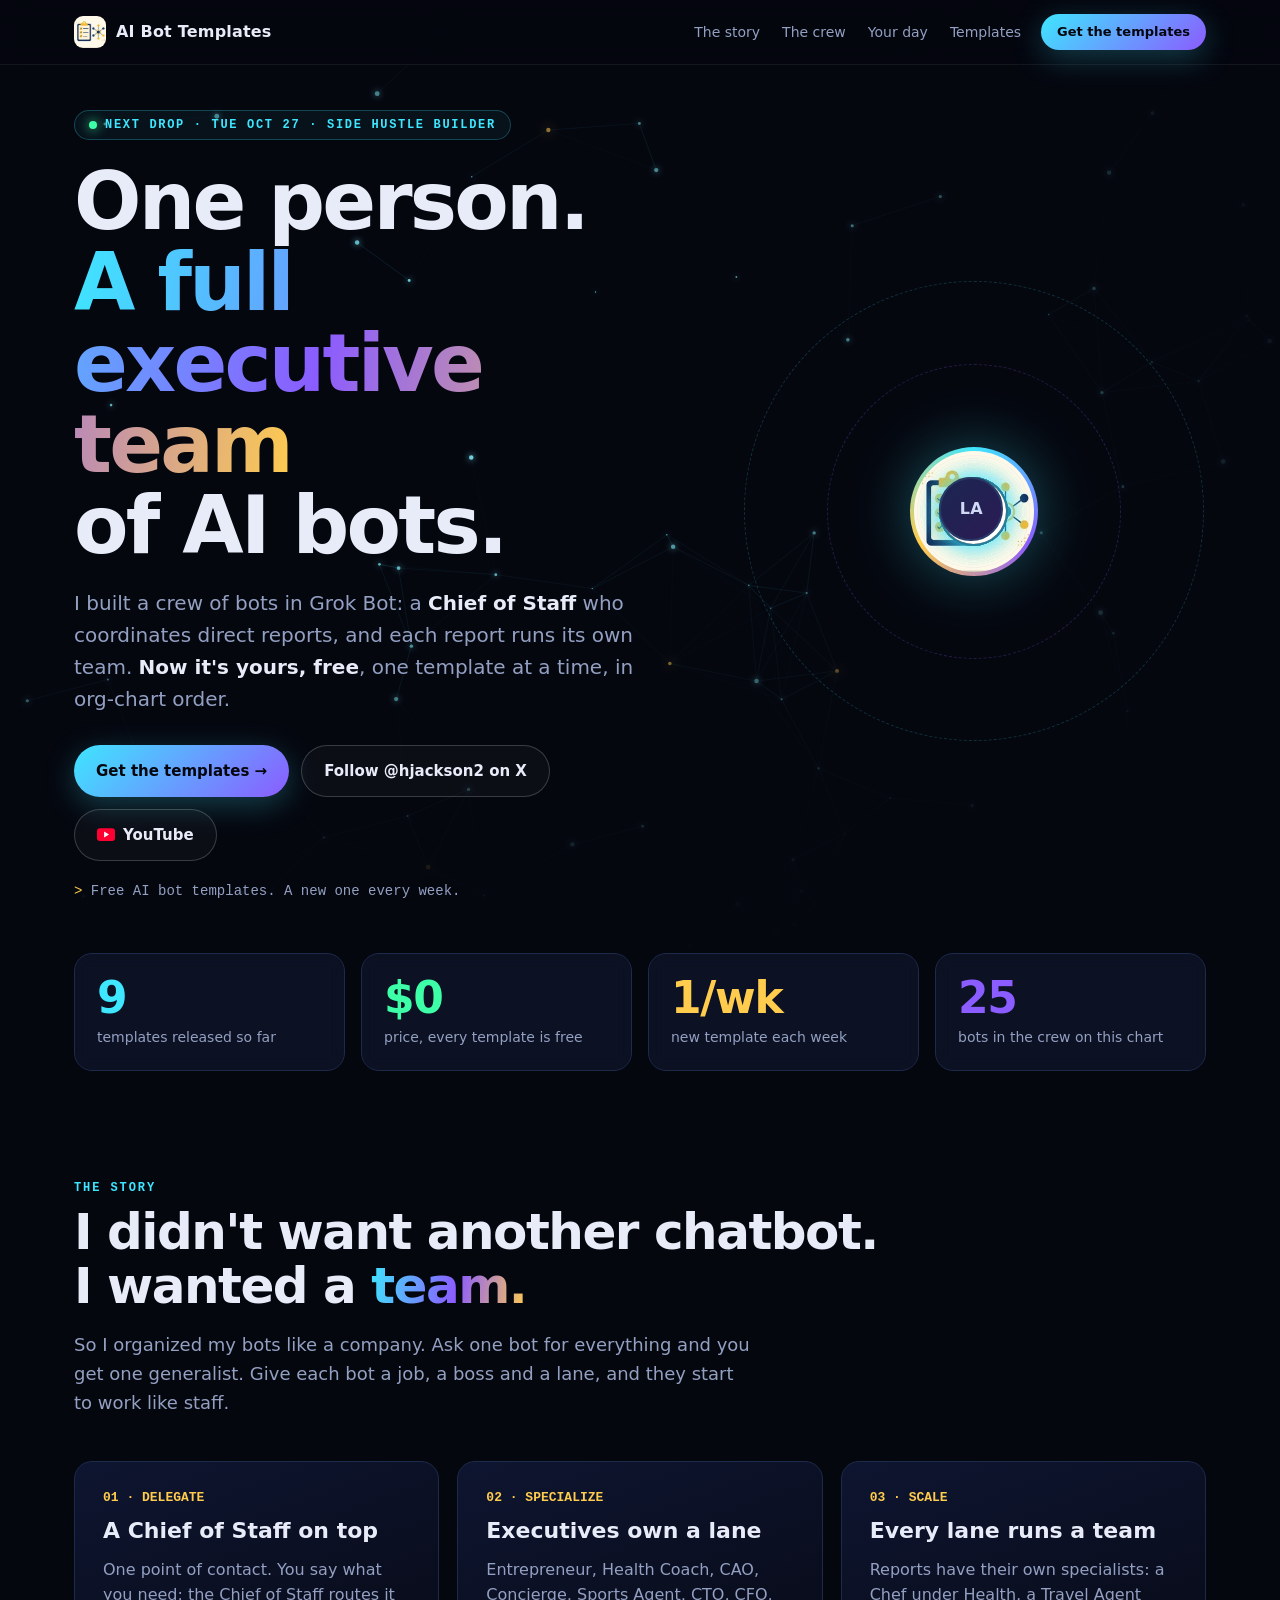
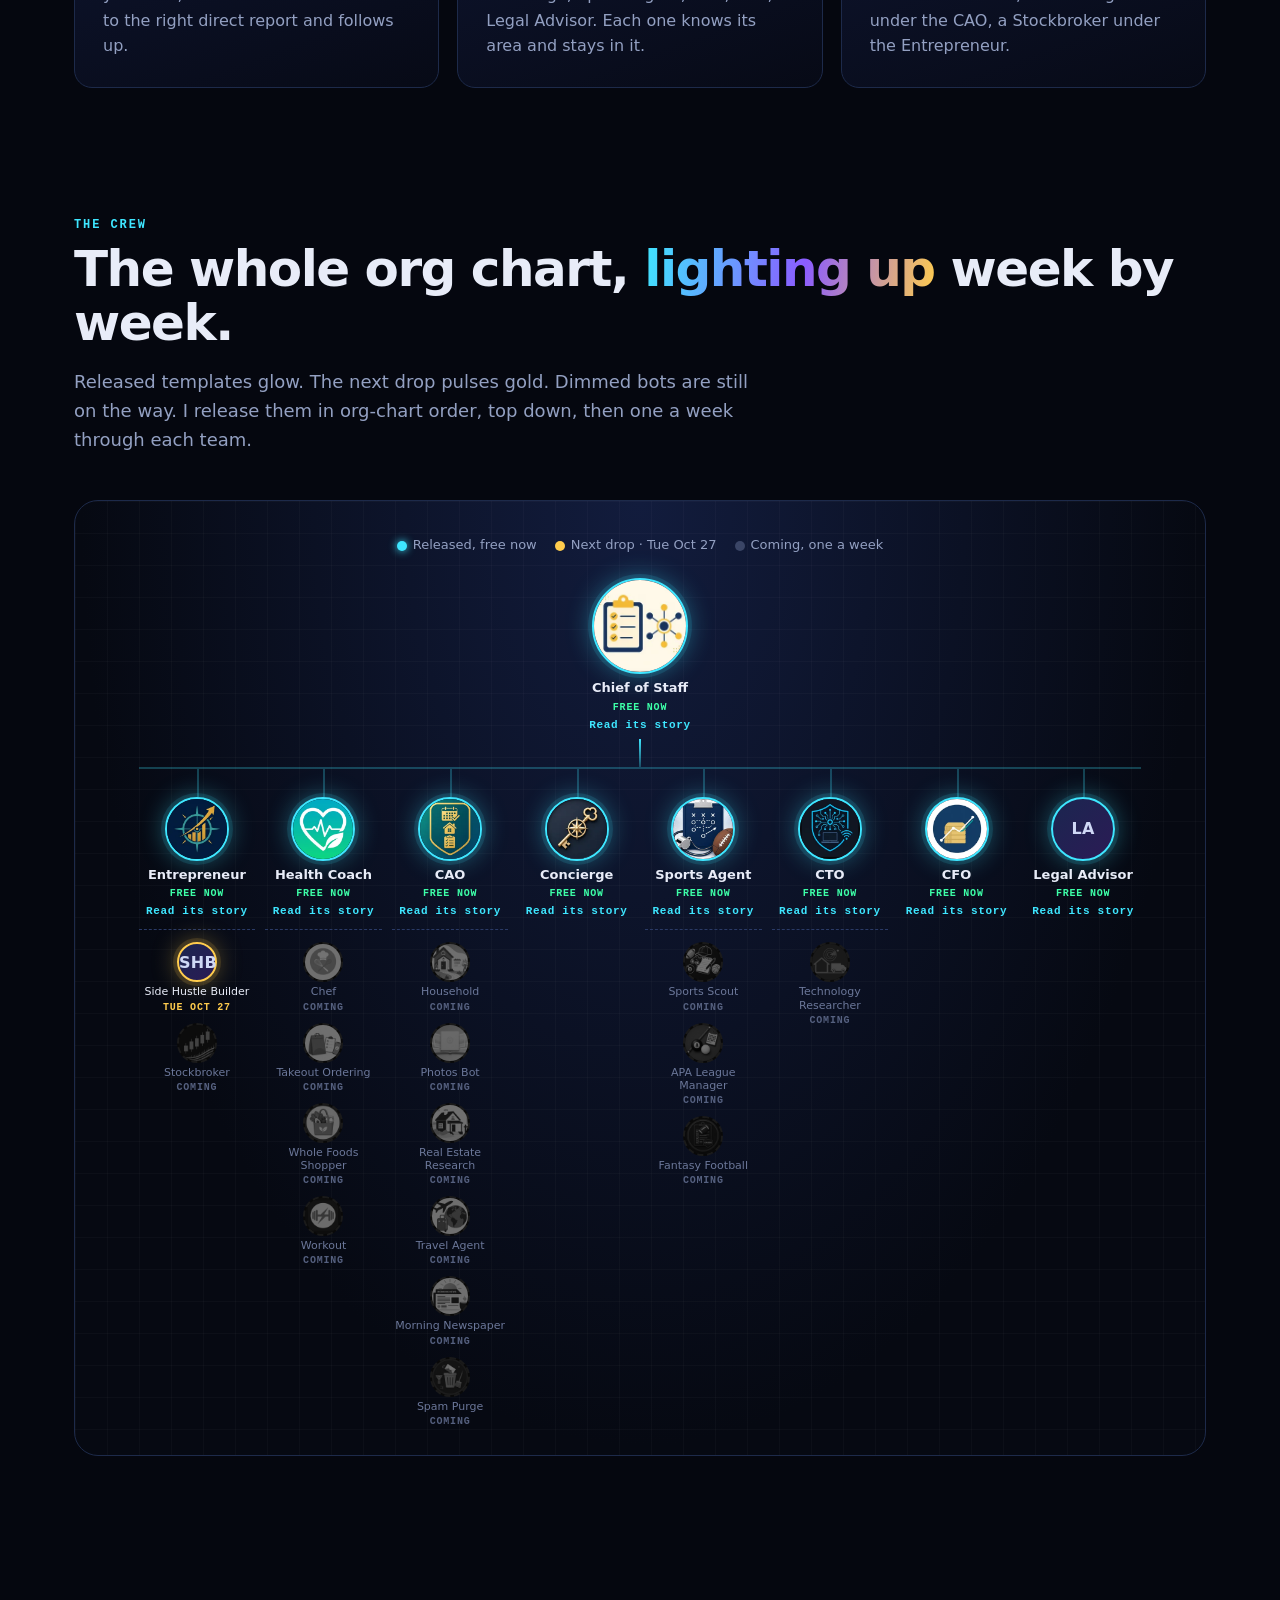
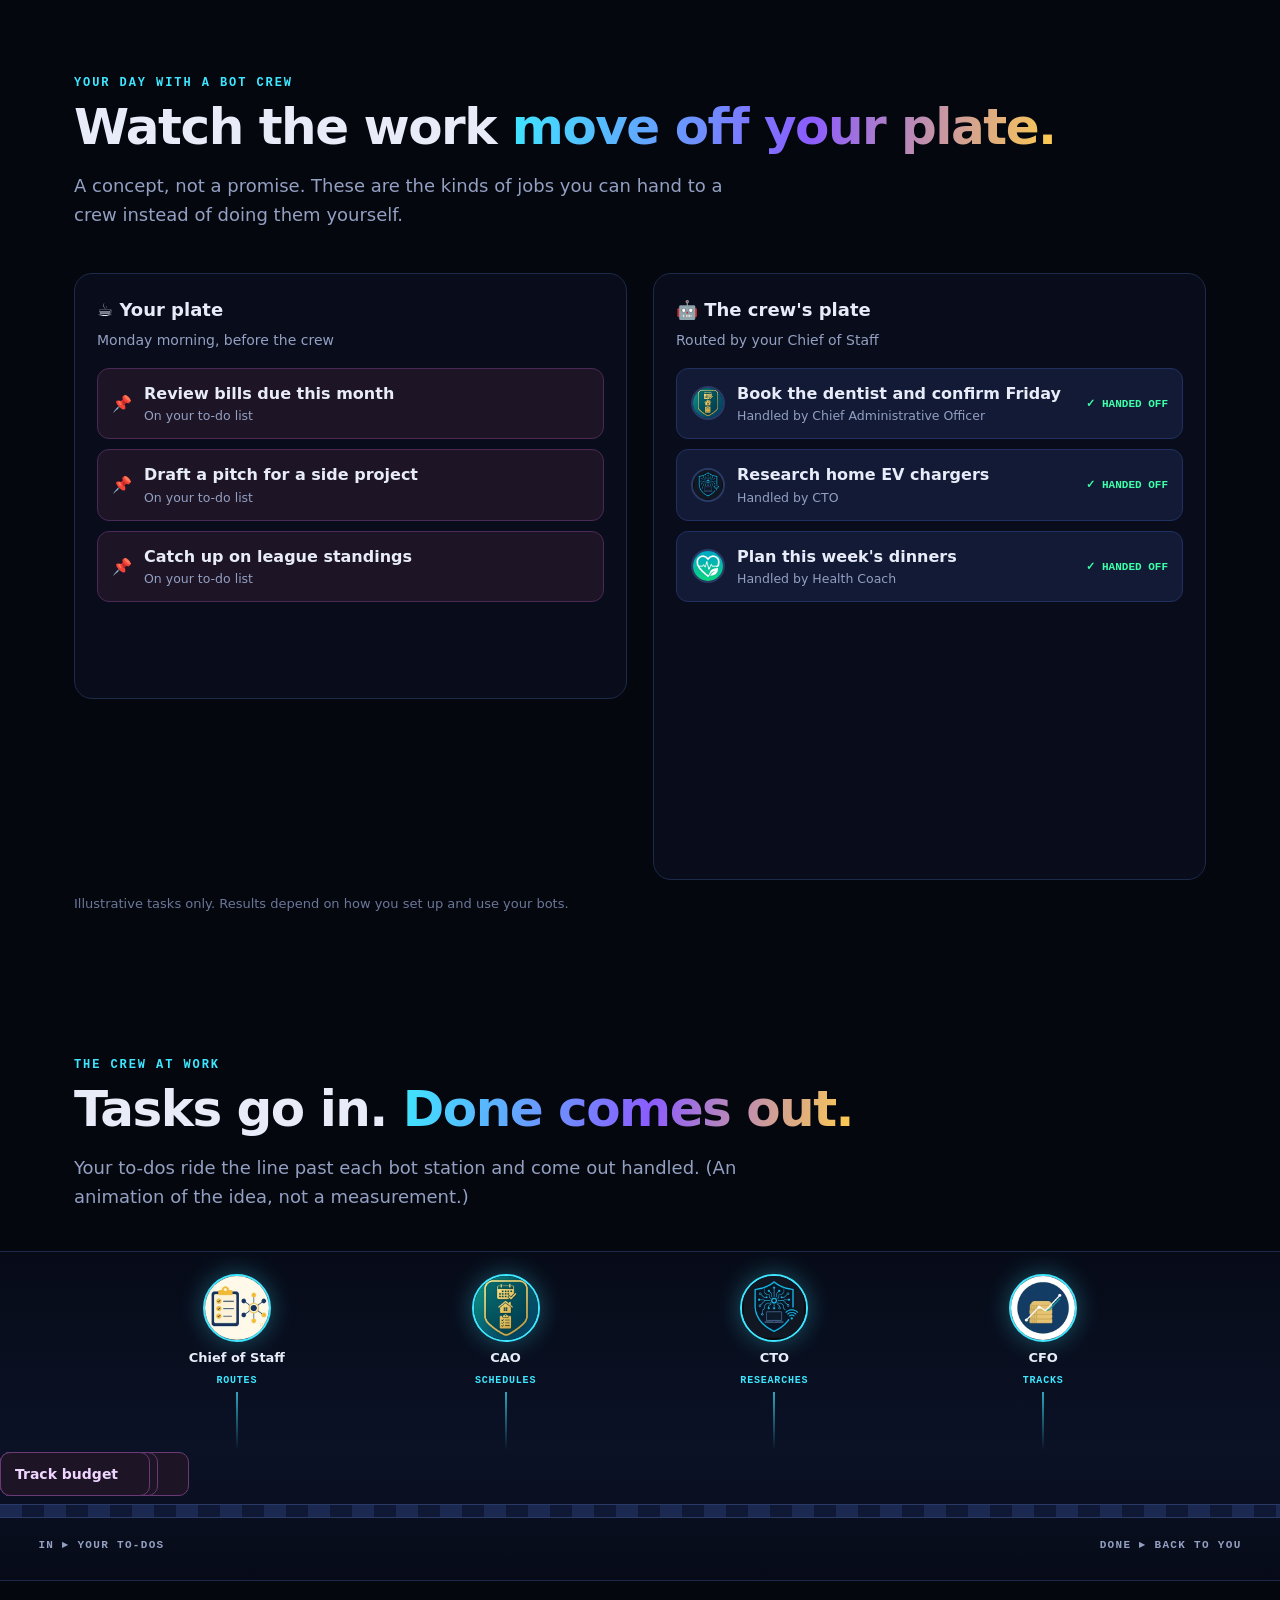
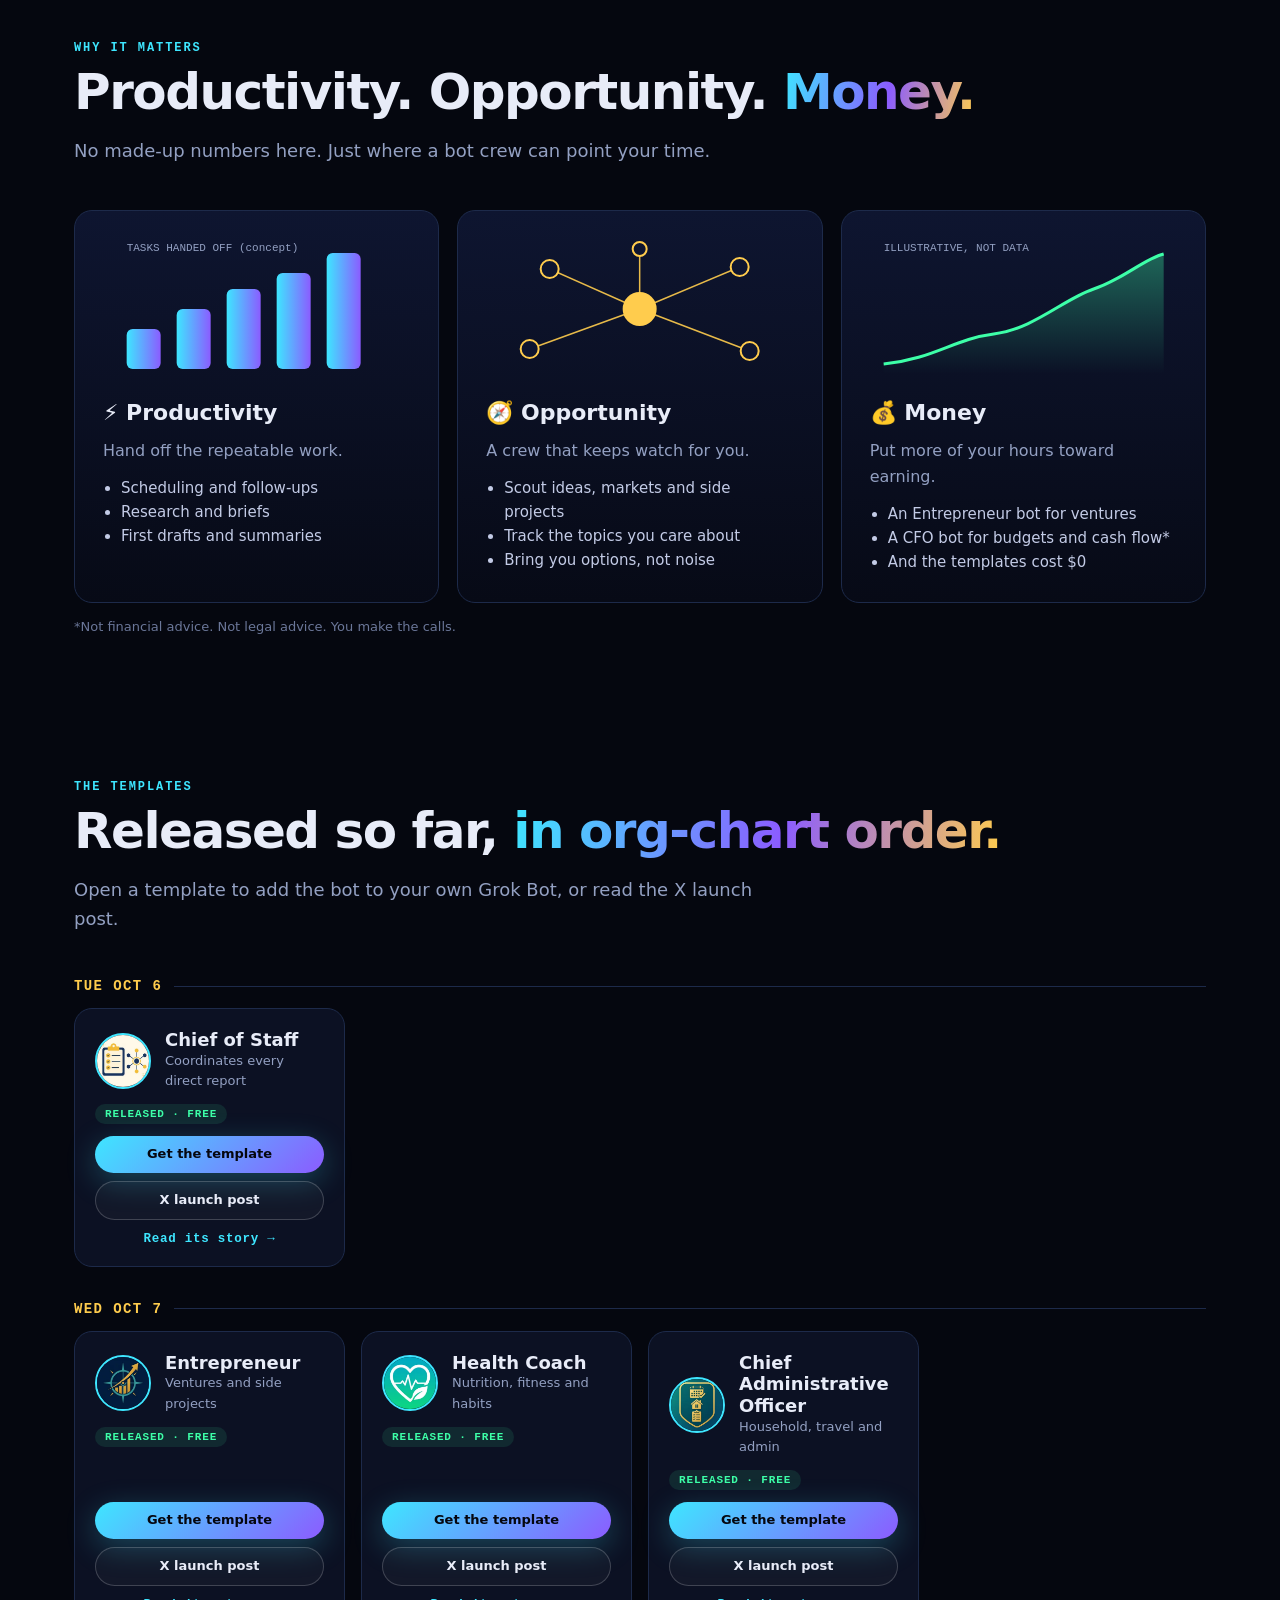
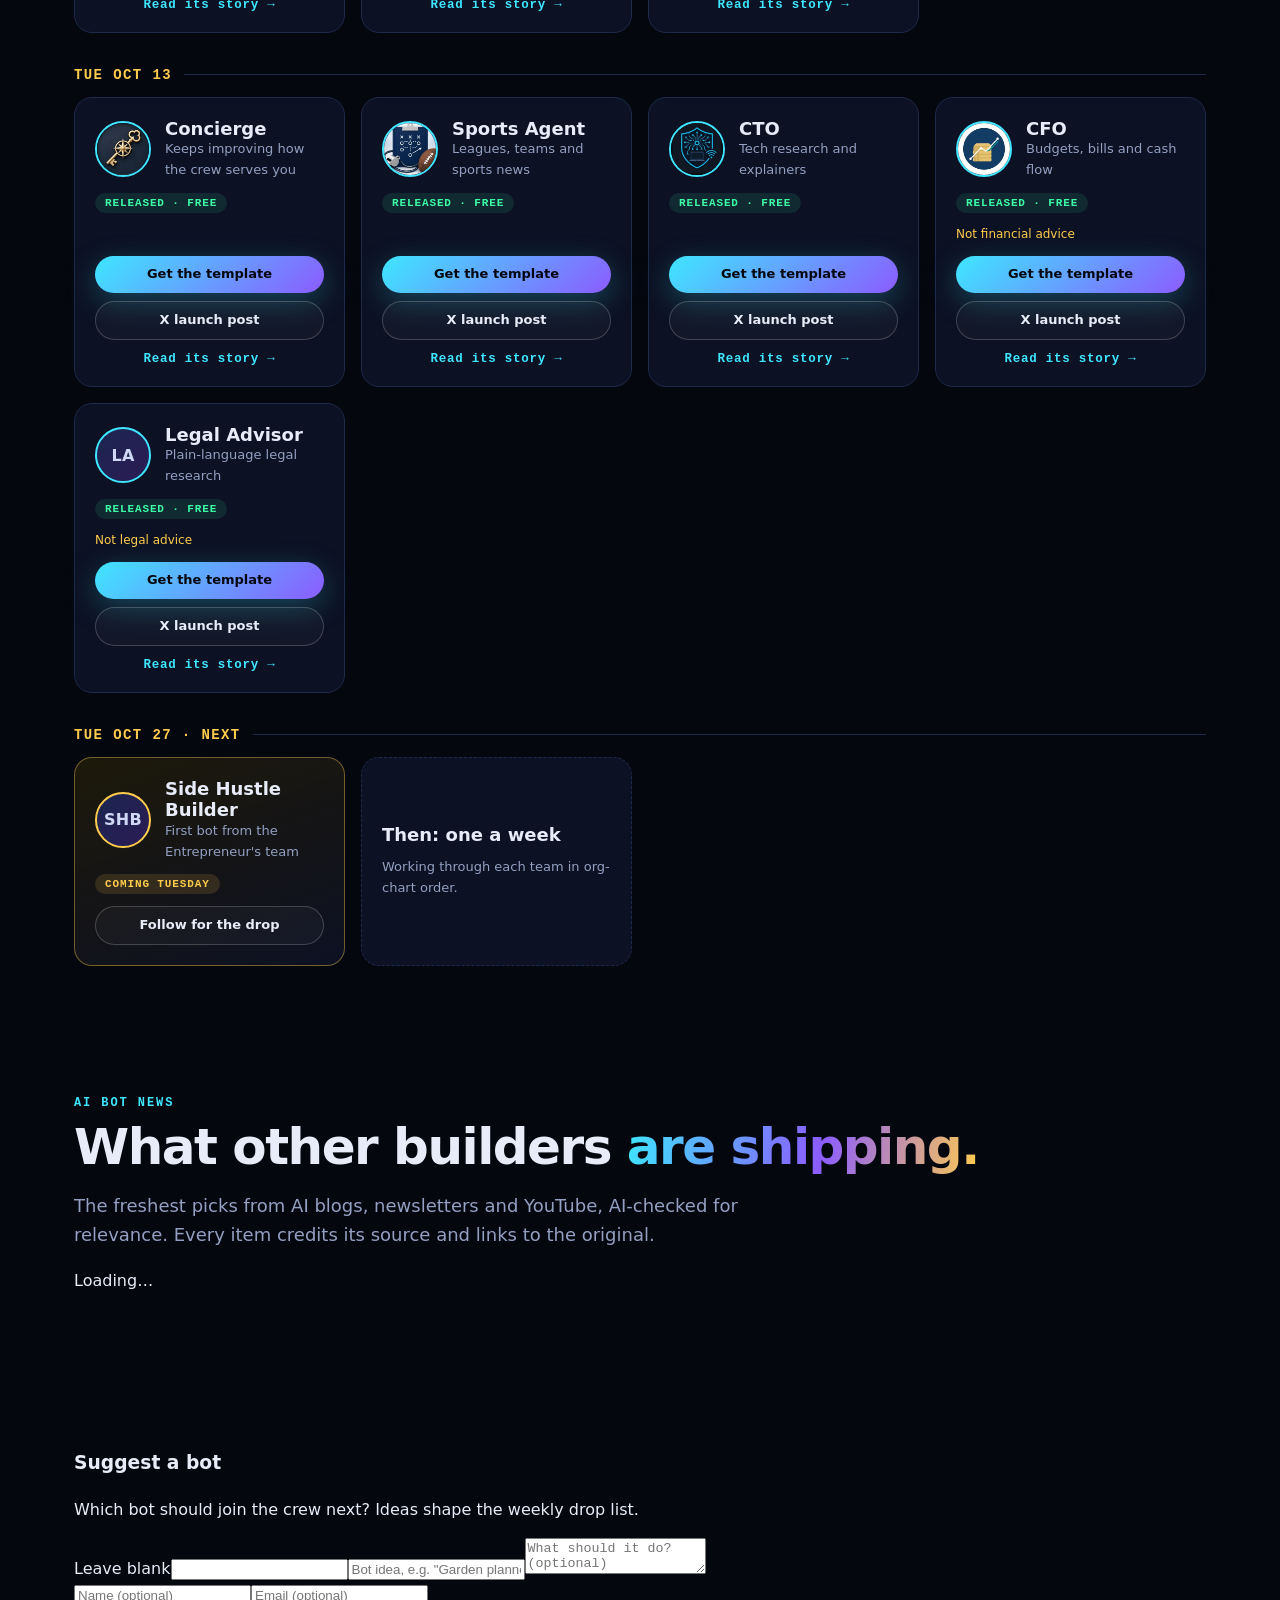
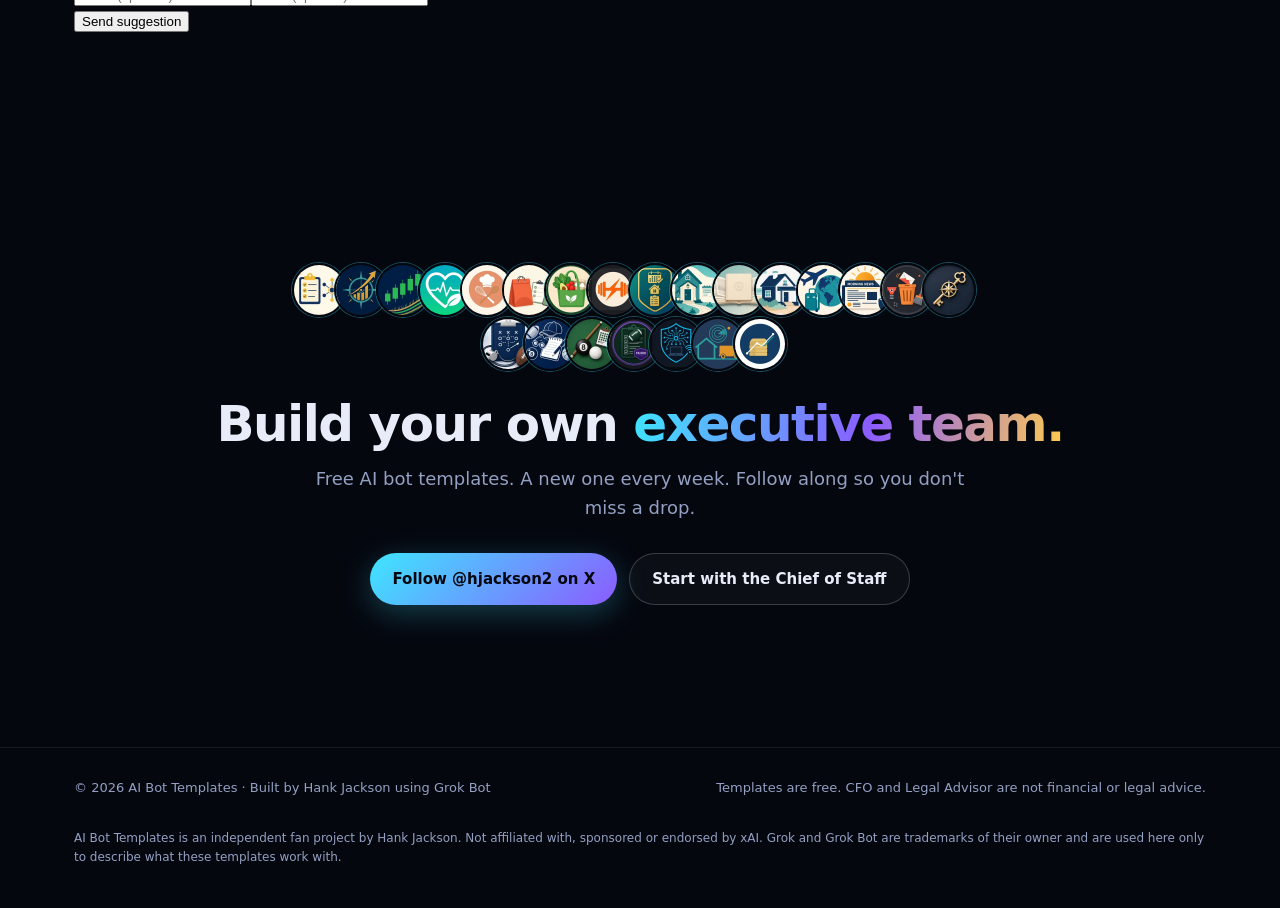
==== index.html @ 33d613e5 "v3 redesign + YouTube embeds" ====
<!doctype html>
<html lang="en">
<head>
<meta charset="utf-8">
<meta name="viewport" content="width=device-width,initial-scale=1">
<title>AI Bot Templates — Free AI bot templates. A new one every week.</title>
<meta name="description" content="One person. A full executive team of AI bots. Hank Jackson is releasing his bot crew as free templates for Grok Bot, one a week, in org-chart order.">
<meta name="robots" content="noindex,nofollow">
<meta name="theme-color" content="#05070f">
<link rel="icon" href="assets/hank-s-chief-of-staff.webp">
<style>
:root{--bg:#05070f;--bg2:#0a0f1f;--card:#0e1428cc;--line:#1d2a4a;--tx:#e8ecf8;--mu:#93a0c2;--c1:#3ee6ff;--c2:#8b5cff;--c3:#ffcc4d;--ok:#3dffa8;--r:18px}
*{box-sizing:border-box}html{scroll-behavior:smooth}
body{margin:0;background:var(--bg);color:var(--tx);font:16px/1.6 ui-sans-serif,system-ui,-apple-system,"Segoe UI",Roboto,Inter,sans-serif;-webkit-font-smoothing:antialiased;overflow-x:hidden}
a{color:inherit}img{display:block;max-width:100%}
.wrap{max-width:1180px;margin:0 auto;padding:0 24px}
.skip{position:absolute;left:-999px}.skip:focus{left:12px;top:12px;z-index:99;background:#fff;color:#000;padding:8px 12px;border-radius:8px}
:focus-visible{outline:2px solid var(--c1);outline-offset:3px;border-radius:6px}
nav{position:fixed;inset:0 0 auto;z-index:20;backdrop-filter:blur(12px);background:#05070fb3;border-bottom:1px solid #ffffff10}
nav .wrap{display:flex;align-items:center;gap:20px;height:64px}
.brand{display:flex;align-items:center;gap:10px;font-weight:800;letter-spacing:.2px;text-decoration:none}
.brand img{width:32px;height:32px;border-radius:9px}
nav .links{margin-left:auto;display:flex;gap:22px;font-size:14px;color:var(--mu)}
nav .links a{text-decoration:none}nav .links a:hover{color:var(--tx)}
.btn{display:inline-flex;align-items:center;gap:8px;padding:13px 22px;border-radius:999px;font-weight:700;text-decoration:none;transition:transform .2s,box-shadow .2s;font-size:15px;border:0;cursor:pointer}
.btn.p{background:linear-gradient(135deg,var(--c1),var(--c2));color:#05070f;box-shadow:0 8px 30px #3ee6ff40}
.btn.p:hover{transform:translateY(-2px);box-shadow:0 12px 40px #8b5cff60}
.btn.g{border:1px solid #ffffff30;color:var(--tx);background:#ffffff08}.btn.g:hover{background:#ffffff14}
.btn.sm{padding:8px 16px;font-size:13px}
/* hero */
.hero{position:relative;min-height:100vh;display:flex;align-items:center;padding:110px 0 70px;overflow:hidden}
#net{position:absolute;inset:0;width:100%;height:100%}
.hero:after{content:"";position:absolute;inset:0;background:radial-gradient(ellipse at 30% 40%,transparent 0,#05070f 75%),linear-gradient(transparent 70%,var(--bg));pointer-events:none}
.hero .wrap{position:relative;z-index:2;display:grid;grid-template-columns:1.15fr .85fr;gap:40px;align-items:center}
.eyebrow{display:inline-flex;align-items:center;gap:8px;font:600 12px/1 ui-monospace,SFMono-Regular,Menlo,monospace;letter-spacing:.14em;text-transform:uppercase;color:var(--c1);padding:8px 14px;border:1px solid #3ee6ff40;border-radius:999px;background:#3ee6ff0d}
.dot{width:8px;height:8px;border-radius:50%;background:var(--ok);box-shadow:0 0 12px var(--ok);animation:pulse 2s infinite}
@keyframes pulse{50%{opacity:.35}}
h1{font-size:clamp(40px,6.2vw,80px);line-height:1.02;letter-spacing:-.035em;margin:22px 0 20px;font-weight:850}
.grad{background:linear-gradient(100deg,var(--c1),var(--c2) 55%,var(--c3));-webkit-background-clip:text;background-clip:text;color:transparent}
.lead{font-size:clamp(17px,1.6vw,20px);color:var(--mu);max-width:560px}
.lead b{color:var(--tx)}
.ctas{display:flex;flex-wrap:wrap;gap:12px;margin:30px 0 22px}
.tag{font:500 14px ui-monospace,Menlo,monospace;color:var(--mu)}.tag span{color:var(--c3)}
/* orbit */
.orbit{position:relative;aspect-ratio:1;max-width:460px;width:100%;margin:auto}
.orbit .ring{position:absolute;inset:0;border-radius:50%;border:1px dashed #3ee6ff30}
.orbit .ring.r2{inset:18%;border-color:#8b5cff40}
.orbit .core{position:absolute;inset:36%;border-radius:50%;padding:4px;background:conic-gradient(var(--c1),var(--c2),var(--c3),var(--c1));animation:spin 8s linear infinite;box-shadow:0 0 60px #3ee6ff55}
.orbit .core img{width:100%;height:100%;border-radius:50%;animation:spin 8s linear infinite reverse}
.orbit .sat{position:absolute;width:15%;aspect-ratio:1;left:42.5%;top:42.5%;animation:orb 40s linear infinite}
.orbit .sat img{width:100%;height:100%;border-radius:50%;border:2px solid #3ee6ff80;box-shadow:0 0 22px #3ee6ff40;animation:spin 40s linear infinite reverse}
@keyframes spin{to{transform:rotate(360deg)}}
@keyframes orb{from{transform:rotate(var(--a)) translateX(var(--d)) }to{transform:rotate(calc(var(--a) + 360deg)) translateX(var(--d))}}
.orbit .sat img{transform-origin:center}
/* stats */
.stats{display:grid;grid-template-columns:repeat(4,1fr);gap:16px;margin-top:-30px;position:relative;z-index:3}
.stat{background:var(--card);border:1px solid var(--line);border-radius:var(--r);padding:22px;backdrop-filter:blur(8px)}
.stat .n{font-size:44px;font-weight:850;letter-spacing:-.03em;line-height:1}
.stat .l{color:var(--mu);font-size:14px;margin-top:6px}
.stat:nth-child(1) .n{color:var(--c1)}.stat:nth-child(2) .n{color:var(--ok)}.stat:nth-child(3) .n{color:var(--c3)}.stat:nth-child(4) .n{color:var(--c2)}
section{padding:110px 0;scroll-margin-top:72px}
.kicker{font:600 12px ui-monospace,Menlo,monospace;letter-spacing:.16em;text-transform:uppercase;color:var(--c1)}
h2{font-size:clamp(30px,4vw,50px);line-height:1.08;letter-spacing:-.03em;margin:10px 0 14px;font-weight:800}
.sub{color:var(--mu);max-width:680px;font-size:18px}
.reveal{opacity:0;transform:translateY(26px);transition:opacity .8s,transform .8s}.reveal.in{opacity:1;transform:none}
/* story */
.story{display:grid;grid-template-columns:repeat(3,1fr);gap:18px;margin-top:44px}
.chap{border:1px solid var(--line);border-radius:var(--r);padding:28px;background:linear-gradient(160deg,#0e1530,#070a16)}
.chap .num{font:700 13px ui-monospace,monospace;color:var(--c3)}
.chap h3{margin:8px 0 8px;font-size:22px}.chap p{color:var(--mu);margin:0}
/* org */
.org{margin-top:46px;position:relative;border:1px solid var(--line);border-radius:24px;padding:34px 20px 28px;background:radial-gradient(ellipse at top,#121c3d,#060912 70%);overflow:hidden}
.org:before{content:"";position:absolute;inset:0;background-image:linear-gradient(#ffffff06 1px,transparent 1px),linear-gradient(90deg,#ffffff06 1px,transparent 1px);background-size:32px 32px;pointer-events:none}
.legend{display:flex;gap:18px;justify-content:center;font-size:13px;color:var(--mu);margin-bottom:22px;position:relative;flex-wrap:wrap}
.legend i{display:inline-block;width:10px;height:10px;border-radius:50%;margin-right:6px;vertical-align:middle}
.node{position:relative;display:flex;flex-direction:column;align-items:center;text-align:center;gap:6px}
.av{width:64px;height:64px;border-radius:50%;object-fit:cover;background:#0d1430;border:2px solid #2a3a66;flex:none}
.node.live .av{border-color:var(--c1);box-shadow:0 0 0 4px #3ee6ff1f,0 0 26px #3ee6ff66}
.node.next .av{border-color:var(--c3);box-shadow:0 0 0 4px #ffcc4d22,0 0 26px #ffcc4d66;animation:nextp 2.2s infinite}
@keyframes nextp{50%{box-shadow:0 0 0 8px #ffcc4d10,0 0 36px #ffcc4d99}}
.node.dim .av{filter:grayscale(1) brightness(.45);border-style:dashed}
.node .nm{font-size:13px;font-weight:650;line-height:1.2;max-width:110px}
.node.dim .nm{color:#6b7799}
.node .st{font:600 10px ui-monospace,monospace;letter-spacing:.08em;text-transform:uppercase;color:var(--ok)}
.node.next .st{color:var(--c3)}.node.dim .st{color:#55607f}
.cos{display:flex;justify-content:center;position:relative}
.cos .av{width:96px;height:96px}
.trunk{width:2px;height:28px;margin:8px auto 0;background:linear-gradient(var(--c1),#3ee6ff40)}
.directs{display:grid;grid-template-columns:repeat(8,1fr);gap:10px;position:relative;padding-top:28px;border-top:2px solid #3ee6ff40;margin:0 4%}
.directs>.col{position:relative;display:flex;flex-direction:column;align-items:center;gap:12px}
.directs>.col:before{content:"";position:absolute;top:-28px;left:50%;width:2px;height:28px;background:#3ee6ff40}
.team{display:flex;flex-direction:column;gap:10px;align-items:center;padding-top:12px;border-top:1px dashed #2a3a66;width:100%}
.team .av{width:40px;height:40px}.team .nm{font-size:11px;font-weight:500}
.team .node{gap:3px}
.badge{display:grid;place-items:center;font-weight:800;color:#cfd8f5;letter-spacing:.02em;background:linear-gradient(135deg,#1b2650,#2b1b55)}
.storylink{font:600 11px ui-monospace,monospace;letter-spacing:.06em;color:var(--c1);text-decoration:none}.storylink:hover{text-decoration:underline}.card .storylink{font-size:12.5px;text-align:center}
.flow{position:absolute;width:6px;height:6px;border-radius:50%;background:var(--c1);box-shadow:0 0 10px var(--c1);pointer-events:none}
/* day */
.day{display:grid;grid-template-columns:1fr 1fr;gap:26px;margin-top:44px;align-items:start}
.lane{border:1px solid var(--line);border-radius:var(--r);padding:22px;background:#0a0f1fcc;min-height:420px}
.lane h3{margin:0 0 4px;font-size:18px;display:flex;align-items:center;gap:10px}
.lane p.s{margin:0 0 16px;color:var(--mu);font-size:14px}
.task{display:flex;align-items:center;gap:12px;padding:12px 14px;border-radius:12px;background:#121a36;border:1px solid #213060;margin-bottom:10px;transition:all .7s cubic-bezier(.2,.8,.2,1)}
.task .av{width:34px;height:34px}.task b{font-weight:650}.task small{display:block;color:var(--mu);font-size:12.5px}
.task .chk{margin-left:auto;font:600 11px ui-monospace,monospace;color:var(--ok);opacity:0;transition:opacity .4s}
.you .task{background:#1d1426;border-color:#4a2a55}
.task.gone{opacity:0;transform:translateX(60px) scale(.96);height:0;padding:0 14px;margin:0;border-width:0;overflow:hidden}
.bots .task{opacity:0;transform:translateX(-40px)}
.bots .task.in{opacity:1;transform:none}.bots .task.in .chk{opacity:1}
.you .left{margin-top:14px;padding:16px;border-radius:12px;border:1px dashed #ffcc4d66;color:var(--c3);font-weight:650;text-align:center;opacity:0;transition:opacity .6s}
.you .left.in{opacity:1}
.note{font-size:13px;color:#6b7799;margin-top:14px}
/* value */
.vals{display:grid;grid-template-columns:repeat(3,1fr);gap:18px;margin-top:44px}
.val{border:1px solid var(--line);border-radius:var(--r);padding:28px;background:linear-gradient(180deg,#0e1530,#070a16);position:relative;overflow:hidden}
.val svg{width:100%;height:140px;display:block;margin-bottom:16px}
.val h3{margin:0 0 8px;font-size:22px}.val p{color:var(--mu);margin:0 0 12px}
.val ul{margin:0;padding-left:18px;color:#c3cbe6;font-size:15px}
.draw{stroke-dasharray:600;stroke-dashoffset:600;transition:stroke-dashoffset 2.2s ease}
.in .draw{stroke-dashoffset:0}
.bar{transform-origin:bottom;transform:scaleY(.05);transition:transform 1.2s cubic-bezier(.2,.8,.2,1)}
.in .bar{transform:scaleY(1)}
/* timeline / cards */
.drops{margin-top:44px;display:flex;flex-direction:column;gap:34px}
.drop h3{font:700 14px ui-monospace,monospace;letter-spacing:.1em;text-transform:uppercase;color:var(--c3);margin:0 0 14px;display:flex;align-items:center;gap:12px}
.drop h3:after{content:"";flex:1;height:1px;background:var(--line)}
.cards{display:grid;grid-template-columns:repeat(auto-fill,minmax(250px,1fr));gap:16px}
.card{border:1px solid var(--line);border-radius:var(--r);padding:20px;background:var(--card);display:flex;flex-direction:column;gap:12px;transition:transform .25s,border-color .25s,box-shadow .25s}
.card:hover{transform:translateY(-4px);border-color:#3ee6ff80;box-shadow:0 14px 40px #3ee6ff1c}
.card .top{display:flex;gap:14px;align-items:center}
.card .av{width:56px;height:56px;border-color:var(--c1)}
.card h4{margin:0;font-size:18px;line-height:1.2}.card .role{color:var(--mu);font-size:13px}
.card .disc{font-size:12px;color:var(--c3)}
.card .row{display:flex;gap:8px;margin-top:auto;flex-wrap:wrap}.card .row .btn{flex:1;justify-content:center;white-space:nowrap}
.card.next{border-color:#ffcc4d66;background:linear-gradient(160deg,#2a2208aa,#0e1428cc)}
.card.next .av{border-color:var(--c3)}
.pill{font:600 11px ui-monospace,monospace;letter-spacing:.08em;text-transform:uppercase;padding:4px 10px;border-radius:999px;background:#3dffa81a;color:var(--ok);width:max-content}
.card.next .pill{background:#ffcc4d22;color:var(--c3)}
.final{text-align:center;padding:120px 0;position:relative;overflow:hidden}
.final .faces{display:flex;justify-content:center;margin:0 auto 26px;flex-wrap:wrap;max-width:700px}
.final .faces img{width:54px;height:54px;border-radius:50%;border:2px solid var(--bg);margin-left:-12px;box-shadow:0 0 0 1px #3ee6ff55}
footer{border-top:1px solid #ffffff12;padding:30px 0;color:var(--mu);font-size:13px}
footer .wrap{display:flex;justify-content:space-between;gap:20px;flex-wrap:wrap}
@media (max-width:980px){.hero .wrap{grid-template-columns:1fr}.orbit{max-width:340px}.stats{grid-template-columns:repeat(2,1fr)}.story,.vals{grid-template-columns:1fr}.day{grid-template-columns:1fr}
 .directs{grid-template-columns:repeat(4,1fr);row-gap:30px;border-top:0}.directs>.col:before{display:none}.trunk{display:none}nav .links{display:none}}
@media (max-width:560px){.wrap{padding:0 18px}section{padding:80px 0}.directs{grid-template-columns:repeat(2,1fr)}.hero{padding-top:96px}.stat .n{font-size:36px}.orbit{max-width:280px}nav .btn{display:none}.lane{min-height:0}}
@media (prefers-reduced-motion:reduce){*,*:before,*:after{animation:none!important;transition:none!important}.reveal{opacity:1;transform:none}.bots .task{opacity:1;transform:none}}

/* assembly line */
.line{position:relative;margin-top:40px;height:330px;border-block:1px solid var(--line);background:linear-gradient(180deg,#070b18,#0b1226 60%,#070b18);overflow:hidden}
.line .stations{position:absolute;inset:0 0 auto;display:flex;justify-content:space-around;padding:22px 8% 0}
.stn{display:flex;flex-direction:column;align-items:center;gap:6px;width:120px;text-align:center}
.stn .av{width:68px;height:68px;border-color:var(--c1);box-shadow:0 0 24px #3ee6ff55;animation:work 1.6s ease-in-out infinite}
.stn:nth-child(2) .av{animation-delay:.4s}.stn:nth-child(3) .av{animation-delay:.8s}.stn:nth-child(4) .av{animation-delay:1.2s}
@keyframes work{50%{transform:translateY(-5px)}}
.stn b{font-size:13px}.stn small{font:600 10px ui-monospace,monospace;color:var(--c1);letter-spacing:.08em;text-transform:uppercase}
.beam{width:2px;height:58px;background:linear-gradient(var(--c1),transparent);animation:beam 1.6s infinite;opacity:.7}
@keyframes beam{50%{opacity:.15}}
.belt{position:absolute;left:0;right:0;top:252px;height:14px;background:repeating-linear-gradient(90deg,#1b2850 0 22px,#0f1835 22px 44px);animation:belt 1s linear infinite;border-block:1px solid #2a3a66}
@keyframes belt{to{background-position:44px 0}}
.tk{position:absolute;top:200px;left:0;padding:10px 14px;border-radius:10px;font-weight:650;font-size:14px;white-space:nowrap;background:#1d1426;border:1px solid #6a3a75;color:#f0d6ff;animation:ride 16s linear infinite;will-change:transform}
.tk:after{content:" ✓";color:var(--ok);opacity:0;animation:done 16s linear infinite;animation-delay:inherit}
@keyframes ride{from{transform:translateX(-220px)}to{transform:translateX(calc(100vw + 40px))}}
@keyframes done{0%,58%{opacity:0}62%,100%{opacity:1}}
.tk{animation-name:ride,recolor}.tk{animation-duration:16s,16s;animation-timing-function:linear,linear;animation-iteration-count:infinite,infinite}
@keyframes recolor{0%,58%{background:#1d1426;border-color:#6a3a75;color:#f0d6ff}62%,100%{background:#0c2a22;border-color:#3dffa8;color:#c9ffe9;box-shadow:0 0 18px #3dffa855}}
.line .lbl{position:absolute;top:286px;font:600 11px ui-monospace,monospace;letter-spacing:.12em;color:var(--mu)}
@media (max-width:700px){.line{height:300px}.stn{width:76px}.stn .av{width:48px;height:48px}.stn b{font-size:11px}.stn small{display:none}.line .stations{padding:18px 2% 0}.beam{height:70px}.belt{top:230px}.tk{top:182px;font-size:12px}.line .lbl{top:262px}}
@media (prefers-reduced-motion:reduce){.tk{position:static;display:inline-block;margin:4px;background:#0c2a22;border-color:#3dffa8;color:#c9ffe9}.tk:after{opacity:1}.line .tasks{position:absolute;top:196px;left:0;right:0;text-align:center}}
</style>
<link rel="stylesheet" href="assets/community.css"><style>:root{--cm-line:#1d2a4a;--cm-card:#0e1428cc;--cm-mute:#93a0c2;--cm-accent:#3ee6ff}</style>
</head>
<body>
<a class="skip" href="#main">Skip to content</a>
<nav aria-label="Primary"><div class="wrap">
 <a class="brand" href="#top"><img src="assets/hank-s-chief-of-staff.webp" alt="" width="32" height="32">AI Bot Templates</a>
 <div class="links"><a href="#story">The story</a><a href="#crew">The crew</a><a href="#day">Your day</a><a href="#templates">Templates</a></div>
 <a class="btn p sm" href="#templates">Get the templates</a>
</div></nav>

<header class="hero" id="top">
 <canvas id="net" aria-hidden="true"></canvas>
 <div class="wrap">
  <div>
   <span class="eyebrow"><span class="dot"></span>Next drop · Tue Oct 27 · Side Hustle Builder</span>
   <h1>One person.<br><span class="grad">A full executive team</span><br>of AI bots.</h1>
   <p class="lead">I built a crew of bots in Grok Bot: a <b>Chief of Staff</b> who coordinates direct reports, and each report runs its own team. <b>Now it's yours, free</b>, one template at a time, in org-chart order.</p>
   <div class="ctas">
    <a class="btn p" href="#templates">Get the templates →</a>
    <a class="btn g" href="https://x.com/hjackson2" rel="noopener">Follow @hjackson2 on X</a><a class="btn g yt-channel" data-live="1" href="https://www.youtube.com/@AIBotTemplates" rel="noopener"><svg width="18" height="13" viewBox="0 0 24 17" aria-hidden="true" style="vertical-align:-2px"><rect width="24" height="17" rx="4" fill="#ff0033"/><path d="M9.5 4.5v8l6.5-4z" fill="#fff"/></svg> YouTube</a>
   </div>
   <p class="tag"><span>&gt;</span> Free AI bot templates. A new one every week.</p>
  </div>
  <div class="orbit" id="orbit" aria-label="The Chief of Staff surrounded by its direct reports" role="img">
   <div class="ring"></div><div class="ring r2"></div>
   <div class="core"><img src="assets/hank-s-chief-of-staff.webp" alt=""></div>
  </div>
 </div>
</header>

<main id="main">
<div class="wrap">
 <div class="stats" aria-label="Facts">
  <div class="stat"><div class="n" data-count="9">0</div><div class="l">templates released so far</div></div>
  <div class="stat"><div class="n">$<span data-count="0">0</span></div><div class="l">price, every template is free</div></div>
  <div class="stat"><div class="n"><span data-count="1">0</span>/wk</div><div class="l">new template each week</div></div>
  <div class="stat"><div class="n" data-count="0" id="crewCount">0</div><div class="l">bots in the crew on this chart</div></div>
 </div>
</div>

<section id="story"><div class="wrap">
 <div class="reveal"><div class="kicker">The story</div>
 <h2>I didn't want another chatbot.<br>I wanted a <span class="grad">team.</span></h2>
 <p class="sub">So I organized my bots like a company. Ask one bot for everything and you get one generalist. Give each bot a job, a boss and a lane, and they start to work like staff.</p></div>
 <div class="story">
  <div class="chap reveal"><div class="num">01 · DELEGATE</div><h3>A Chief of Staff on top</h3><p>One point of contact. You say what you need; the Chief of Staff routes it to the right direct report and follows up.</p></div>
  <div class="chap reveal"><div class="num">02 · SPECIALIZE</div><h3>Executives own a lane</h3><p>Entrepreneur, Health Coach, CAO, Concierge, Sports Agent, CTO, CFO, Legal Advisor. Each one knows its area and stays in it.</p></div>
  <div class="chap reveal"><div class="num">03 · SCALE</div><h3>Every lane runs a team</h3><p>Reports have their own specialists: a Chef under Health, a Travel Agent under the CAO, a Stockbroker under the Entrepreneur.</p></div>
 </div>
</div></section>

<section id="crew" style="padding-top:20px"><div class="wrap">
 <div class="reveal"><div class="kicker">The crew</div>
 <h2>The whole org chart, <span class="grad">lighting up</span> week by week.</h2>
 <p class="sub">Released templates glow. The next drop pulses gold. Dimmed bots are still on the way. I release them in org-chart order, top down, then one a week through each team.</p></div>
 <div class="org reveal" id="org">
  <div class="legend"><span><i style="background:var(--c1);box-shadow:0 0 8px var(--c1)"></i>Released, free now</span><span><i style="background:var(--c3)"></i>Next drop · Tue Oct 27</span><span><i style="background:#3a4566"></i>Coming, one a week</span></div>
  <div id="orgtree"></div>
 </div>
</div></section>

<section id="day"><div class="wrap">
 <div class="reveal"><div class="kicker">Your day with a bot crew</div>
 <h2>Watch the work <span class="grad">move off your plate.</span></h2>
 <p class="sub">A concept, not a promise. These are the kinds of jobs you can hand to a crew instead of doing them yourself.</p></div>
 <div class="day" id="dayDemo">
  <div class="lane you"><h3>☕ Your plate</h3><p class="s">Monday morning, before the crew</p><div id="youList"></div><div class="left" id="left">What's left: the decisions only you can make.</div></div>
  <div class="lane bots"><h3>🤖 The crew's plate</h3><p class="s">Routed by your Chief of Staff</p><div id="botList"></div></div>
 </div>
 <p class="note">Illustrative tasks only. Results depend on how you set up and use your bots.</p>
</div></section>


<section id="line" style="padding:20px 0 40px" aria-labelledby="lineh"><div class="wrap reveal"><div class="kicker">The crew at work</div>
 <h2 id="lineh">Tasks go in. <span class="grad">Done comes out.</span></h2>
 <p class="sub">Your to-dos ride the line past each bot station and come out handled. (An animation of the idea, not a measurement.)</p></div>
 <div class="line" role="img" aria-label="Animated assembly line: task cards for scheduling, research, drafting and budgeting pass bot stations and come out marked done">
  <div class="stations">
   <div class="stn"><img class="av" src="assets/hank-s-chief-of-staff.webp" alt=""><b>Chief of Staff</b><small>routes</small><div class="beam"></div></div>
   <div class="stn"><img class="av" src="assets/chief-administrative-officer.webp" alt=""><b>CAO</b><small>schedules</small><div class="beam"></div></div>
   <div class="stn"><img class="av" src="assets/chief-technology-officer.webp" alt=""><b>CTO</b><small>researches</small><div class="beam"></div></div>
   <div class="stn"><img class="av" src="assets/chief-financial-officer.webp" alt=""><b>CFO</b><small>tracks</small><div class="beam"></div></div>
  </div>
  <div class="tasks">
   <span class="tk" style="animation-delay:0s">Schedule meeting</span>
   <span class="tk" style="animation-delay:-4s">Research idea</span>
   <span class="tk" style="animation-delay:-8s">Draft post</span>
   <span class="tk" style="animation-delay:-12s">Track budget</span>
  </div>
  <div class="belt"></div>
  <span class="lbl" style="left:3%">IN ▸ YOUR TO-DOS</span><span class="lbl" style="right:3%">DONE ▸ BACK TO YOU</span>
 </div>
</section>
<section id="value" style="padding-top:20px"><div class="wrap">
 <div class="reveal"><div class="kicker">Why it matters</div>
 <h2>Productivity. Opportunity. <span class="grad">Money.</span></h2>
 <p class="sub">No made-up numbers here. Just where a bot crew can point your time.</p></div>
 <div class="vals">
  <div class="val reveal"><svg viewBox="0 0 300 140" aria-hidden="true"><defs><linearGradient id="g1" x1="0" x2="1"><stop stop-color="#3ee6ff"/><stop offset="1" stop-color="#8b5cff"/></linearGradient></defs>
   <g fill="url(#g1)"><rect class="bar" x="20" y="90" width="34" height="40" rx="6"/><rect class="bar" x="70" y="70" width="34" height="60" rx="6" style="transition-delay:.15s"/><rect class="bar" x="120" y="50" width="34" height="80" rx="6" style="transition-delay:.3s"/><rect class="bar" x="170" y="34" width="34" height="96" rx="6" style="transition-delay:.45s"/><rect class="bar" x="220" y="14" width="34" height="116" rx="6" style="transition-delay:.6s"/></g>
   <text x="20" y="12" fill="#93a0c2" font-size="11" font-family="monospace">TASKS HANDED OFF (concept)</text></svg>
   <h3>⚡ Productivity</h3><p>Hand off the repeatable work.</p><ul><li>Scheduling and follow-ups</li><li>Research and briefs</li><li>First drafts and summaries</li></ul></div>
  <div class="val reveal"><svg viewBox="0 0 300 140" aria-hidden="true"><g stroke="#ffcc4d" stroke-width="1.5" fill="none" opacity=".9">
   <path class="draw" d="M150 70 L60 30 M150 70 L250 28 M150 70 L40 110 M150 70 L260 112 M150 70 L150 10"/></g>
   <g fill="#0e1530" stroke="#ffcc4d" stroke-width="2"><circle cx="150" cy="70" r="16" fill="#ffcc4d"/><circle cx="60" cy="30" r="9"/><circle cx="250" cy="28" r="9"/><circle cx="40" cy="110" r="9"/><circle cx="260" cy="112" r="9"/><circle cx="150" cy="10" r="7"/></g></svg>
   <h3>🧭 Opportunity</h3><p>A crew that keeps watch for you.</p><ul><li>Scout ideas, markets and side projects</li><li>Track the topics you care about</li><li>Bring you options, not noise</li></ul></div>
  <div class="val reveal"><svg viewBox="0 0 300 140" aria-hidden="true"><defs><linearGradient id="g3" x1="0" x2="0" y1="0" y2="1"><stop stop-color="#3dffa8" stop-opacity=".35"/><stop offset="1" stop-color="#3dffa8" stop-opacity="0"/></linearGradient></defs>
   <path d="M10 125 C60 120 80 100 120 95 S190 60 220 50 S270 20 290 15 L290 135 L10 135Z" fill="url(#g3)"/>
   <path class="draw" d="M10 125 C60 120 80 100 120 95 S190 60 220 50 S270 20 290 15" stroke="#3dffa8" stroke-width="3" fill="none"/>
   <text x="10" y="12" fill="#93a0c2" font-size="11" font-family="monospace">ILLUSTRATIVE, NOT DATA</text></svg>
   <h3>💰 Money</h3><p>Put more of your hours toward earning.</p><ul><li>An Entrepreneur bot for ventures</li><li>A CFO bot for budgets and cash flow*</li><li>And the templates cost $0</li></ul></div>
 </div>
 <p class="note">*Not financial advice. Not legal advice. You make the calls.</p>
</div></section>

<section id="templates" style="padding-top:20px"><div class="wrap">
 <div class="reveal"><div class="kicker">The templates</div>
 <h2>Released so far, <span class="grad">in org-chart order.</span></h2>
 <p class="sub">Open a template to add the bot to your own Grok Bot, or read the X launch post.</p></div>
 <div class="drops" id="drops"></div>
</div></section>

<section id="news" style="padding-top:20px"><div class="wrap"><div class="kick kicker">AI bot news</div><h2>What other builders <span class='grad'>are shipping.</span></h2><p class="sub lead">The freshest picks from AI blogs, newsletters and YouTube, AI-checked for relevance. Every item credits its source and links to the original. <span id="cm-news-upd"></span></p><div id="cm-news" class="cm-news" data-src="news.json"><p class="cm-empty">Loading…</p></div></div></section>
<section id="suggest" style="padding-top:10px"><div class="wrap"><div class="cm-box"><h3>Suggest a bot</h3><p class="cm-sub">Which bot should join the crew next? Ideas shape the weekly drop list.</p><form data-cm="suggestion"><label class="cm-hp" aria-hidden="true">Leave blank<input name="website" tabindex="-1" autocomplete="off"></label><input name="idea" required maxlength="120" placeholder="Bot idea, e.g. &quot;Garden planner&quot;"><textarea name="message" maxlength="2000" placeholder="What should it do? (optional)"></textarea><div class="cm-row"><input name="name" maxlength="80" placeholder="Name (optional)"><input name="email" type="email" maxlength="120" placeholder="Email (optional)"></div><button type="submit">Send suggestion</button><div class="cm-msg" role="status"></div></form></div></div></section>
<section class="final"><div class="wrap reveal">
 <div class="faces" id="faces"></div>
 <h2>Build your own <span class="grad">executive team.</span></h2>
 <p class="sub" style="margin:0 auto 28px">Free AI bot templates. A new one every week. Follow along so you don't miss a drop.</p>
 <div class="ctas" style="justify-content:center"><a class="btn p" href="https://x.com/hjackson2" rel="noopener">Follow @hjackson2 on X</a><a class="btn g" href="https://x.ai/bot/npnG9DhKdJOlD1nmzJxXK" rel="noopener">Start with the Chief of Staff</a></div>
</div></section>
</main>
<footer><div class="wrap"><span>© 2026 AI Bot Templates · Built by Hank Jackson using Grok Bot</span><span>Templates are free. CFO and Legal Advisor are not financial or legal advice.</span><p style="font-size:12px;color:var(--mu);margin:10px 0 0;flex-basis:100%">AI Bot Templates is an independent fan project by Hank Jackson. Not affiliated with, sponsored or endorsed by xAI. Grok and Grok Bot are trademarks of their owner and are used here only to describe what these templates work with.</p></div></footer>

<script>
const A=n=>'assets/'+n+'.webp';
const BOTS=[
 {d:'Tue Oct 6',n:'Chief of Staff',r:'Coordinates every direct report',a:'hank-s-chief-of-staff',u:'npnG9DhKdJOlD1nmzJxXK',p:'2107507339352035452'},
 {d:'Wed Oct 7',n:'Entrepreneur',r:'Ventures and side projects',a:'entrepreneur',u:'scvcDPnSH2_sj3pH6ONCR',p:'2107967069543075893'},
 {d:'Wed Oct 7',n:'Health Coach',r:'Nutrition, fitness and habits',a:'health-coach',u:'YT5ogjDNfbE9AW4OhfEo1',p:'2107967216075313326'},
 {d:'Wed Oct 7',n:'Chief Administrative Officer',r:'Household, travel and admin',a:'chief-administrative-officer',u:'sqJpRQBtQTdPJ-L1C8-7k',p:'2107967334606385469'},
 {d:'Tue Oct 13',n:'Concierge',r:'Keeps improving how the crew serves you',a:'concierge',u:'UFz5-3wRCSjxXx7OysfLQ',p:'2110191707761320376'},
 {d:'Tue Oct 13',n:'Sports Agent',r:'Leagues, teams and sports news',a:'sports-agent',u:'hSGXBCV0eXwK8MLRdW9bq',p:'2110192325079011615'},
 {d:'Tue Oct 13',n:'CTO',r:'Tech research and explainers',a:'chief-technology-officer',u:'3VoxlbXnYC74FDZN1GVmz',p:'2110192638125039832'},
 {d:'Tue Oct 13',n:'CFO',r:'Budgets, bills and cash flow',a:'chief-financial-officer',u:'WV324ip4rhNCbkRyhEmdH',p:'2110192926928015452',x:'Not financial advice'},
 {d:'Tue Oct 13',n:'Legal Advisor',r:'Plain-language legal research',a:null,u:'_YVGSK3nmzT_-mYpCB-6e',p:'2110193583756062836',x:'Not legal advice'}
];
const LIVE=new Set(BOTS.map(b=>b.n));
const SLUG={'Chief of Staff':'chief-of-staff','Entrepreneur':'entrepreneur','Health Coach':'health-coach','Chief Administrative Officer':'chief-administrative-officer','Concierge':'concierge','Sports Agent':'sports-agent','CTO':'chief-technology-officer','CFO':'chief-financial-officer','Legal Advisor':'legal-advisor'};
const ORG=[
 {n:'Entrepreneur',a:'entrepreneur',t:[['Side Hustle Builder',null],['Stockbroker','stockbroker']]},
 {n:'Health Coach',a:'health-coach',t:[['Chef','chef'],['Takeout Ordering','takeout-ordering'],['Whole Foods Shopper','whole-foods-shopper'],['Workout','workout']]},
 {n:'Chief Administrative Officer',s:'CAO',a:'chief-administrative-officer',t:[['Household','household'],['Photos Bot','photos-bot'],['Real Estate Research','real-estate-research'],['Travel Agent','travel-agent'],['Morning Newspaper','the-morning-newspaper'],['Spam Purge','spam-purge']]},
 {n:'Concierge',a:'concierge',t:[]},
 {n:'Sports Agent',a:'sports-agent',t:[['Sports Scout','sports-scout'],['APA League Manager','apa-league-manager'],['Fantasy Football','yahoo-fantasy-football-manager']]},
 {n:'CTO',a:'chief-technology-officer',t:[['Technology Researcher','technology-researcher']]},
 {n:'CFO',a:'chief-financial-officer',t:[]},
 {n:'Legal Advisor',a:null,t:[]}
];
const initials=s=>s.split(/\s+/).filter(w=>/^[A-Z]/.test(w)).map(w=>w[0]).join('').slice(0,3);
function av(a,name,cls='av'){return a?`<img class="${cls}" src="${A(a)}" alt="" loading="lazy" width="64" height="64">`:`<span class="${cls} badge" aria-hidden="true">${initials(name)}</span>`}
function node(name,a,label){const st=LIVE.has(name)?'live':name==='Side Hustle Builder'?'next':'dim';const t={live:'Free now',next:'Tue Oct 27',dim:'Coming'}[st];
 return `<div class="node ${st}" title="${name}">${av(a,name)}<div class="nm">${label||name}</div><div class="st">${t}</div>${st==='live'&&SLUG[name]?`<a class="storylink" href="bots/${SLUG[name]}/" aria-label="Read the ${name} story">Read its story</a>`:''}</div>`}
let count=1,h=`<div class="cos">${node('Chief of Staff','hank-s-chief-of-staff')}</div><div class="trunk"></div><div class="directs">`;
ORG.forEach(o=>{count+=1+o.t.length;h+=`<div class="col">${node(o.n,o.a,o.s)}${o.t.length?`<div class="team">${o.t.map(([n,a])=>node(n,a)).join('')}</div>`:''}</div>`});
document.getElementById('orgtree').innerHTML=h+'</div>';
document.getElementById('crewCount').dataset.count=count;
// cards
const groups={};BOTS.forEach(b=>(groups[b.d]=groups[b.d]||[]).push(b));
const STORY_TILE=`<article class="card story-tile" style="border-color:#3ee6ff80"><div class="top">${av('workout','Workout')}<div><h4>How Hank built his lifting and HIIT app</h4><div class="role">See it in action · Health Coach</div></div></div><span class="pill">Story</span><p style="margin:0;color:var(--mu);font-size:14px">Health Coach and Workout planned it, App Developer built it, and Hank reviewed every version: a lifting and HIIT tracker with live heart rate and a Galaxy Watch companion.</p><a class="storylink" href="stories/health-coach-workout-app.html" aria-label="How Hank built his lifting and HIIT app">Read the story →</a></article>`;
let dh='';for(const d in groups){dh+=`<div class="drop reveal"><h3>${d}</h3><div class="cards">${groups[d].map(b=>`<article class="card"><div class="top">${av(b.a,b.n)}<div><h4>${b.n}</h4><div class="role">${b.r}</div></div></div><span class="pill">Released · free</span>${b.x?`<span class="disc">${b.x}</span>`:''}<div class="row"><a class="btn p sm" href="https://x.ai/bot/${b.u}" rel="noopener" aria-label="Get the ${b.n} template">Get the template</a><a class="btn g sm" href="https://x.com/hjackson2/status/${b.p}" rel="noopener" aria-label="${b.n} X launch post">X launch post</a></div><a class="storylink" href="bots/${SLUG[b.n]}/" aria-label="Read the ${b.n} story">Read its story →</a></article>`).join('')}</div></div>`}
dh+=`<div class="drop reveal"><h3>Tue Oct 27 · Next</h3><div class="cards"><article class="card next"><div class="top">${av(null,'Side Hustle Builder')}<div><h4>Side Hustle Builder</h4><div class="role">First bot from the Entrepreneur's team</div></div></div><span class="pill">Coming Tuesday</span><div class="row"><a class="btn g sm" href="https://x.com/hjackson2" rel="noopener">Follow for the drop</a></div></article><article class="card" style="border-style:dashed;justify-content:center"><h4>Then: one a week</h4><div class="role">Working through each team in org-chart order.</div></article></div></div>`;
document.getElementById('drops').innerHTML=dh;
// faces
const allA=['hank-s-chief-of-staff',...ORG.flatMap(o=>[o.a,...o.t.map(t=>t[1])])].filter(Boolean);
document.getElementById('faces').innerHTML=allA.map(a=>`<img src="${A(a)}" alt="" loading="lazy" width="54" height="54">`).join('');
// orbit
const orb=document.getElementById('orbit');ORG.forEach((o,i)=>{const s=document.createElement('div');s.className='sat';s.style.setProperty('--a',(i*45)+'deg');s.style.setProperty('--d',(i%2?'205%':'270%'));s.innerHTML=av(o.a,o.n,'av');orb.appendChild(s)});
// day demo
const TASKS=[['Book the dentist and confirm Friday','Chief Administrative Officer','chief-administrative-officer'],['Research home EV chargers','CTO','chief-technology-officer'],['Plan this week\'s dinners','Health Coach','health-coach'],['Review bills due this month','CFO','chief-financial-officer'],['Draft a pitch for a side project','Entrepreneur','entrepreneur'],['Catch up on league standings','Sports Agent','sports-agent']];
const yl=document.getElementById('youList'),bl=document.getElementById('botList');
yl.innerHTML=TASKS.map((t,i)=>`<div class="task" id="y${i}"><span>📌</span><div><b>${t[0]}</b><small>On your to-do list</small></div></div>`).join('');
bl.innerHTML=TASKS.map((t,i)=>`<div class="task" id="b${i}">${av(t[2],t[1])}<div><b>${t[0]}</b><small>Handled by ${t[1]}</small></div><span class="chk">✓ HANDED OFF</span></div>`).join('');
let dayRun=false;function runDay(){if(dayRun)return;dayRun=true;TASKS.forEach((t,i)=>setTimeout(()=>{document.getElementById('y'+i).classList.add('gone');document.getElementById('b'+i).classList.add('in');if(i===TASKS.length-1)setTimeout(()=>document.getElementById('left').classList.add('in'),500)},400+i*550))}
// counters + reveal
function countUp(el){const t=+el.dataset.count;let s=null;const f=ts=>{s=s||ts;const p=Math.min((ts-s)/1200,1);el.textContent=Math.round(t*(1-Math.pow(1-p,3)));if(p<1)requestAnimationFrame(f)};requestAnimationFrame(f)}
const reduce=matchMedia('(prefers-reduced-motion: reduce)').matches;
const io=new IntersectionObserver(es=>es.forEach(e=>{if(!e.isIntersecting)return;const el=e.target;el.classList.add('in');if(el.dataset.count!==undefined)countUp(el);if(el.id==='dayDemo')runDay();io.unobserve(el)}),{threshold:.2});
document.querySelectorAll('.reveal,[data-count],#dayDemo').forEach(el=>io.observe(el));
if(reduce){document.querySelectorAll('[data-count]').forEach(e=>e.textContent=e.dataset.count);runDay()}
// neural net canvas
(()=>{const c=document.getElementById('net'),x=c.getContext('2d');let W,H,P=[],dpr=Math.min(devicePixelRatio||1,2),mx=-1e3,my=-1e3;
function size(){W=c.clientWidth;H=c.clientHeight;c.width=W*dpr;c.height=H*dpr;x.setTransform(dpr,0,0,dpr,0,0);const n=Math.min(110,Math.floor(W*H/14000));P=Array.from({length:n},()=>({x:Math.random()*W,y:Math.random()*H,vx:(Math.random()-.5)*.35,vy:(Math.random()-.5)*.35,r:Math.random()*1.8+.6,h:Math.random()<.15}))}
function step(){x.clearRect(0,0,W,H);for(let i=0;i<P.length;i++){const p=P[i];p.x+=p.vx;p.y+=p.vy;if(p.x<0||p.x>W)p.vx*=-1;if(p.y<0||p.y>H)p.vy*=-1;
 for(let j=i+1;j<P.length;j++){const q=P[j],dx=p.x-q.x,dy=p.y-q.y,d=dx*dx+dy*dy;if(d<17000){x.strokeStyle=`rgba(62,230,255,${.22*(1-d/17000)})`;x.lineWidth=.8;x.beginPath();x.moveTo(p.x,p.y);x.lineTo(q.x,q.y);x.stroke()}}
 const md=(p.x-mx)**2+(p.y-my)**2;if(md<30000){x.strokeStyle=`rgba(139,92,255,${.5*(1-md/30000)})`;x.beginPath();x.moveTo(p.x,p.y);x.lineTo(mx,my);x.stroke()}
 x.fillStyle=p.h?'#ffcc4d':'#7ff0ff';x.shadowColor=x.fillStyle;x.shadowBlur=p.h?12:6;x.beginPath();x.arc(p.x,p.y,p.r,0,7);x.fill();x.shadowBlur=0}
 if(!reduce)requestAnimationFrame(step)}
addEventListener('resize',size);c.parentElement.addEventListener('pointermove',e=>{const b=c.getBoundingClientRect();mx=e.clientX-b.left;my=e.clientY-b.top});size();step()})();
</script>
<script>window.CM_CONFIG={turnstileSiteKey:""};</script><script src="assets/community.js" defer></script>
<script>/* YouTube slots: set data-yt-id on .yt-slot to show; hidden while empty */
document.querySelectorAll('.yt-slot').forEach(function(s){var id=(s.dataset.ytId||'').trim();if(!/^[\w-]{11}$/.test(id)){s.hidden=true;return;}s.hidden=false;s.querySelector('.yt-frame').innerHTML='<iframe src="https://www.youtube-nocookie.com/embed/'+id+'" title="'+(s.dataset.title||'Walkthrough video')+'" loading="lazy" allow="accelerometer;encrypted-media;picture-in-picture" allowfullscreen style="position:absolute;inset:0;width:100%;height:100%;border:0"></iframe>';});
document.querySelectorAll('.yt-channel').forEach(function(a){if(!a.dataset.live)a.hidden=true;});</script>
</body>
</html>
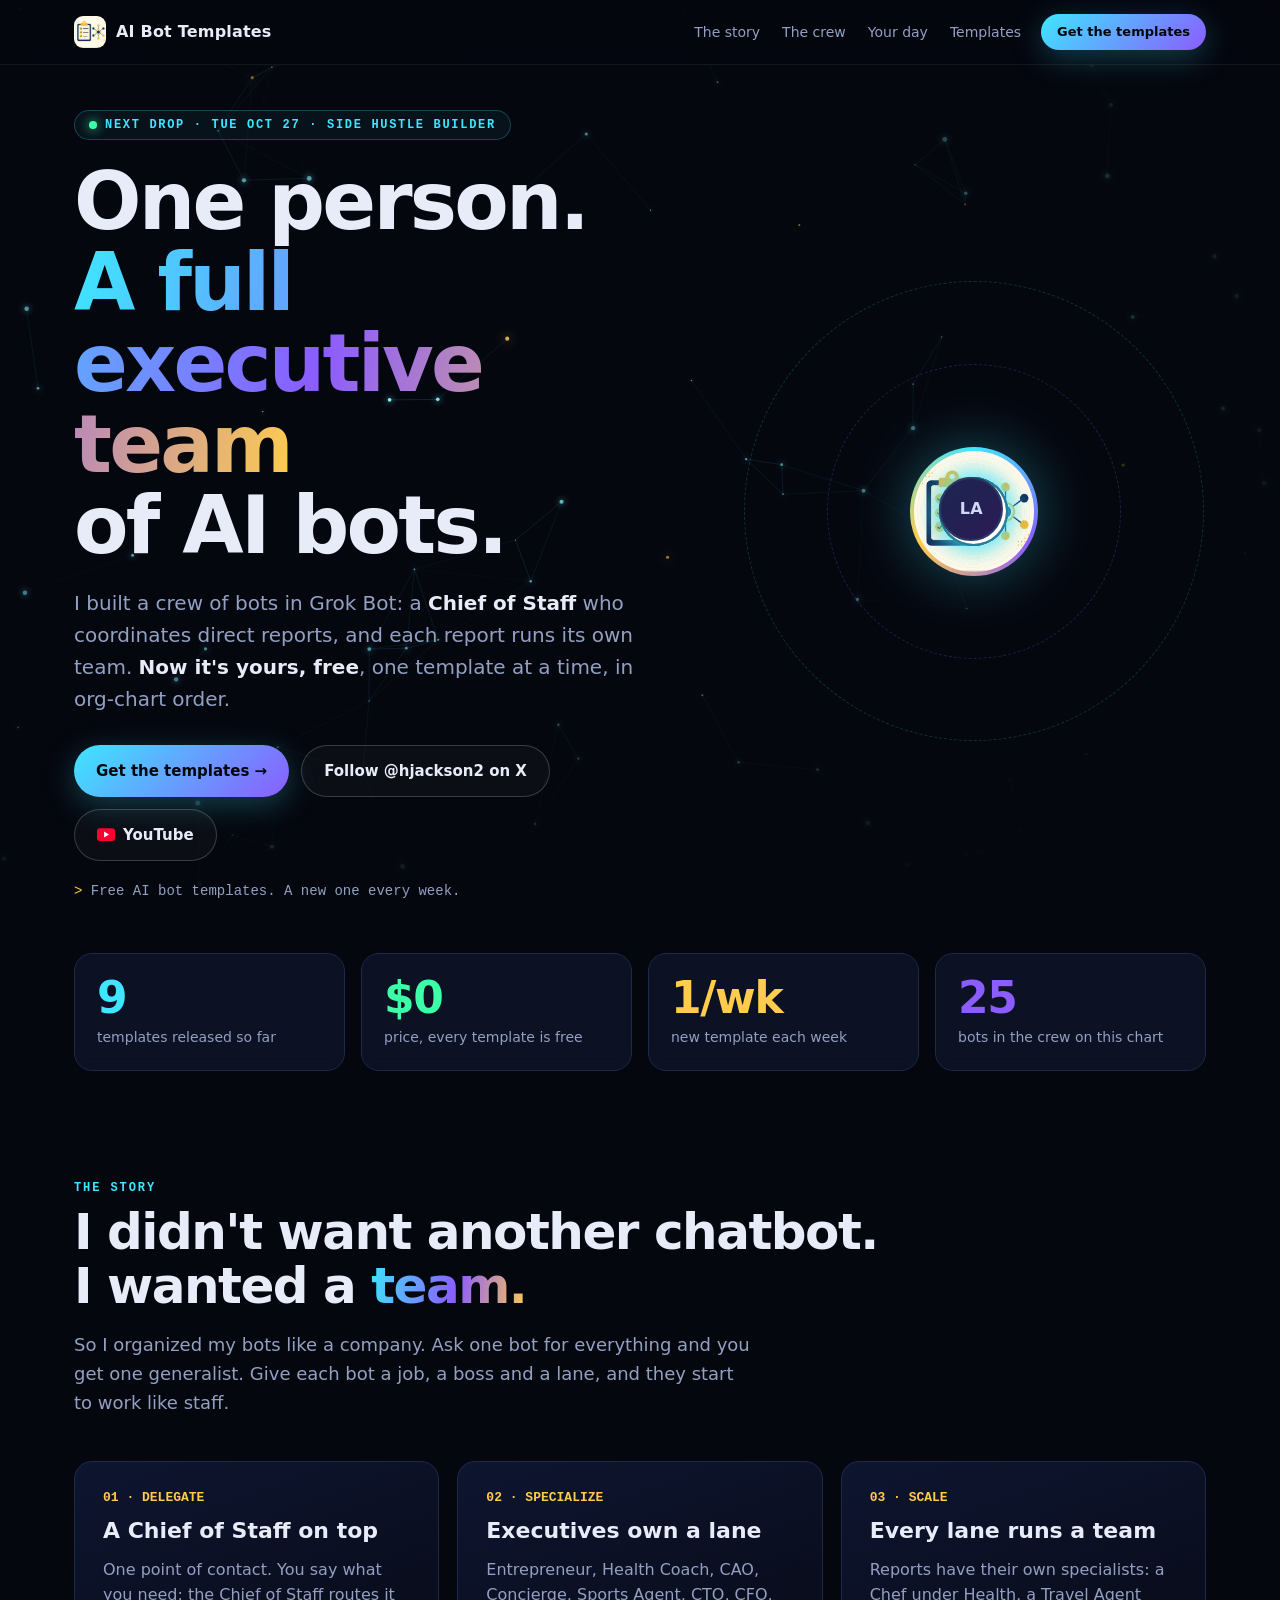
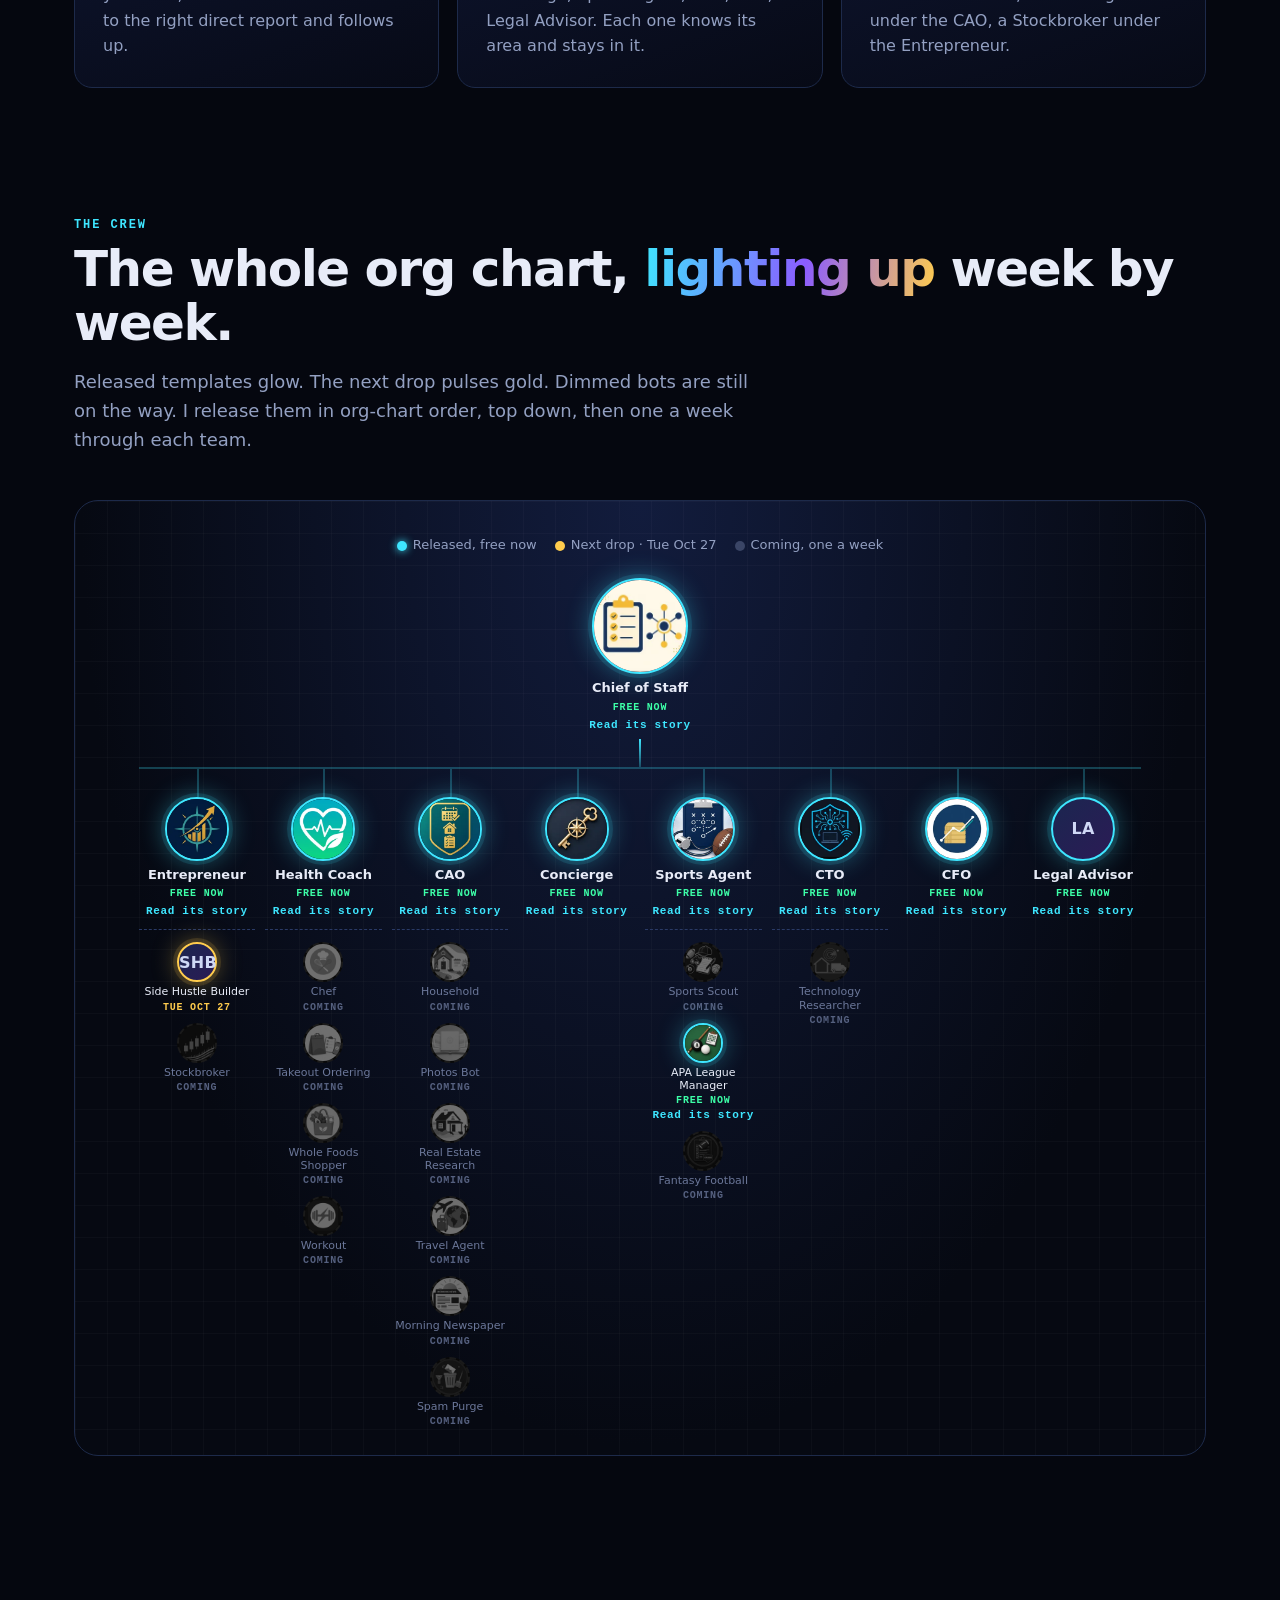
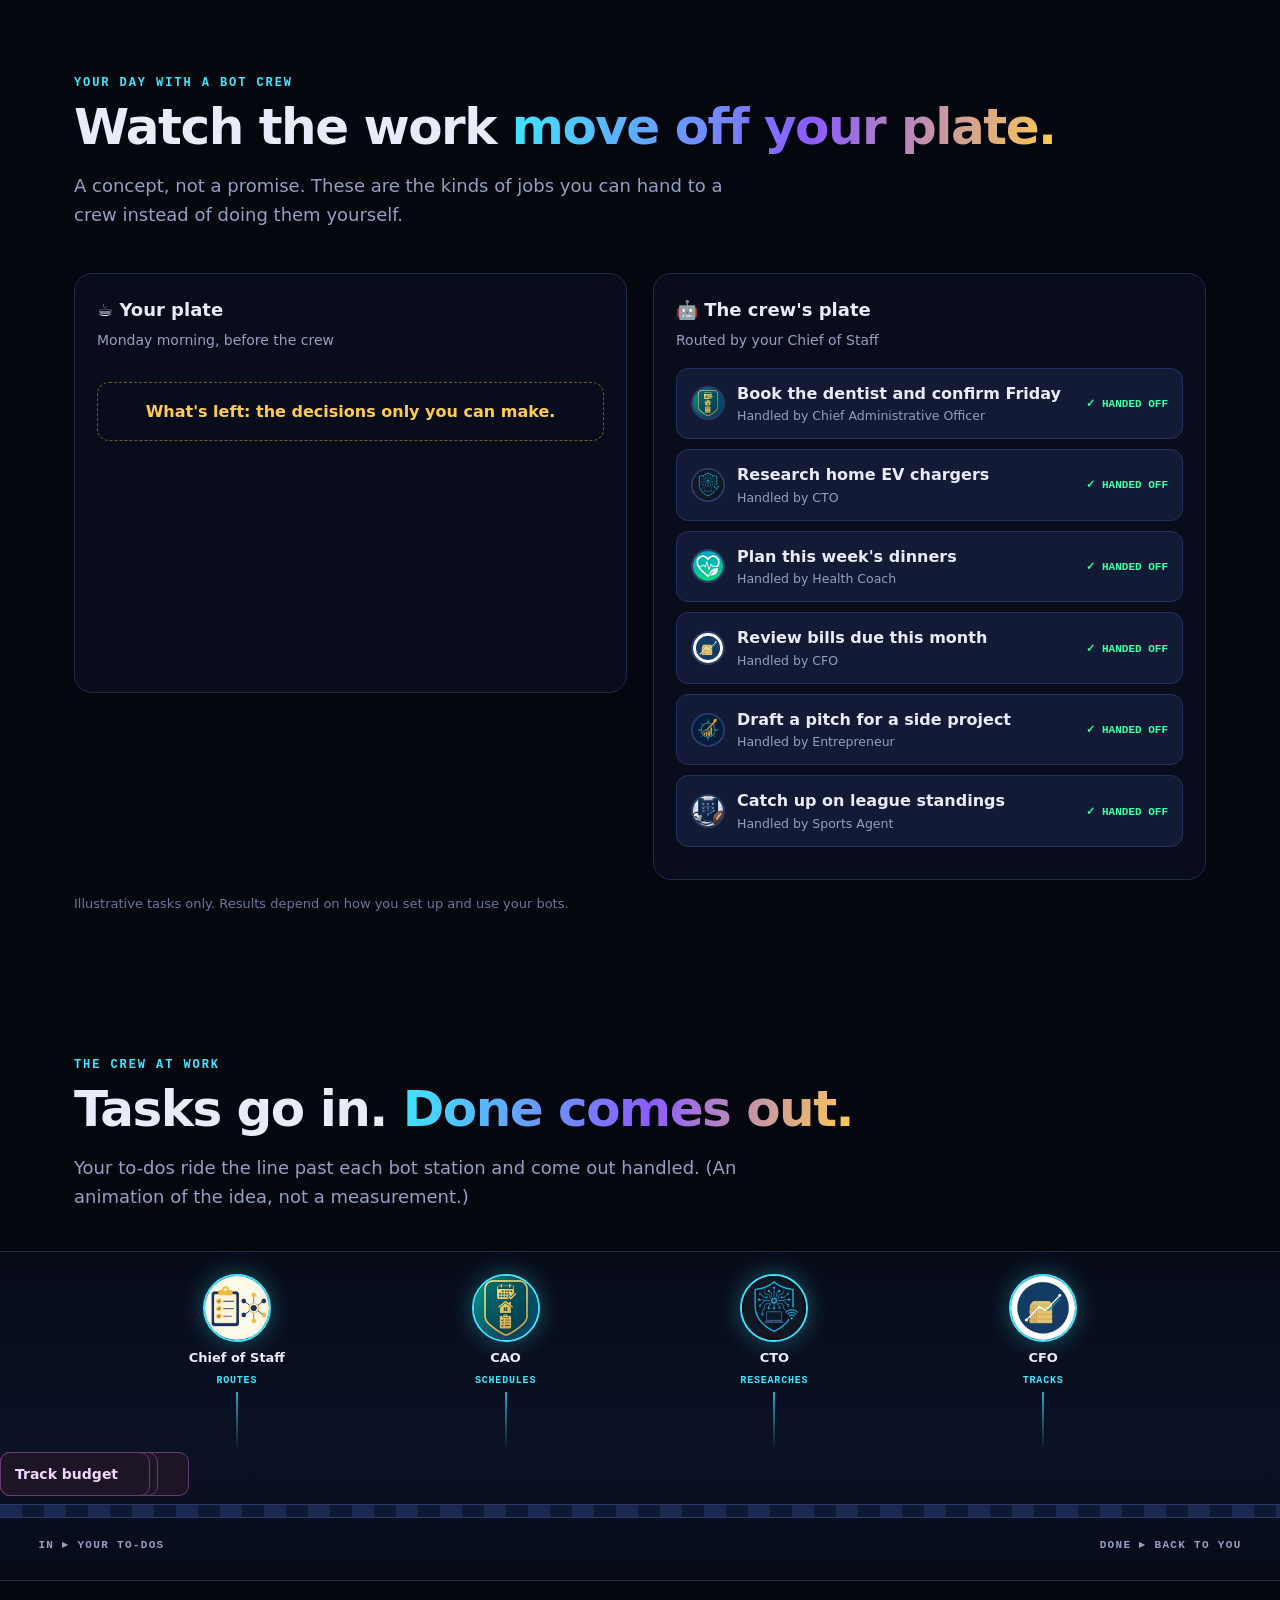
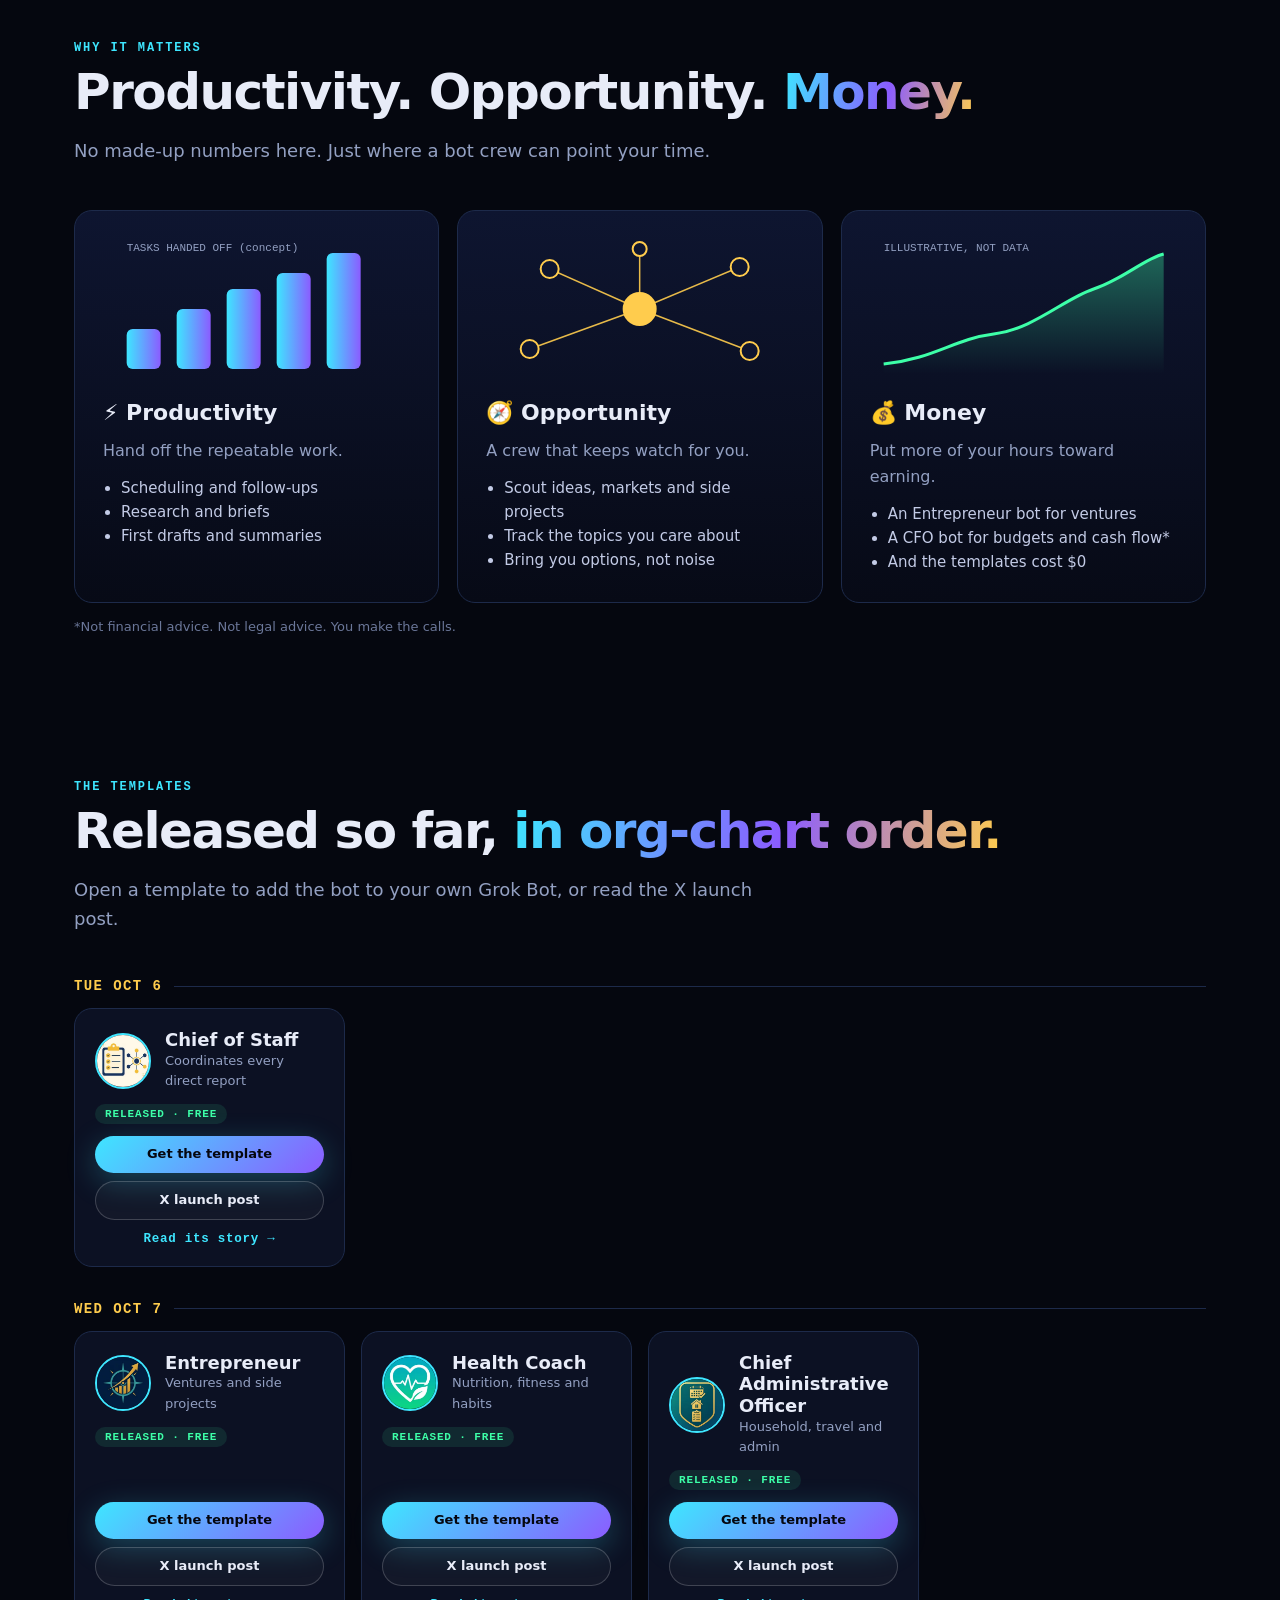
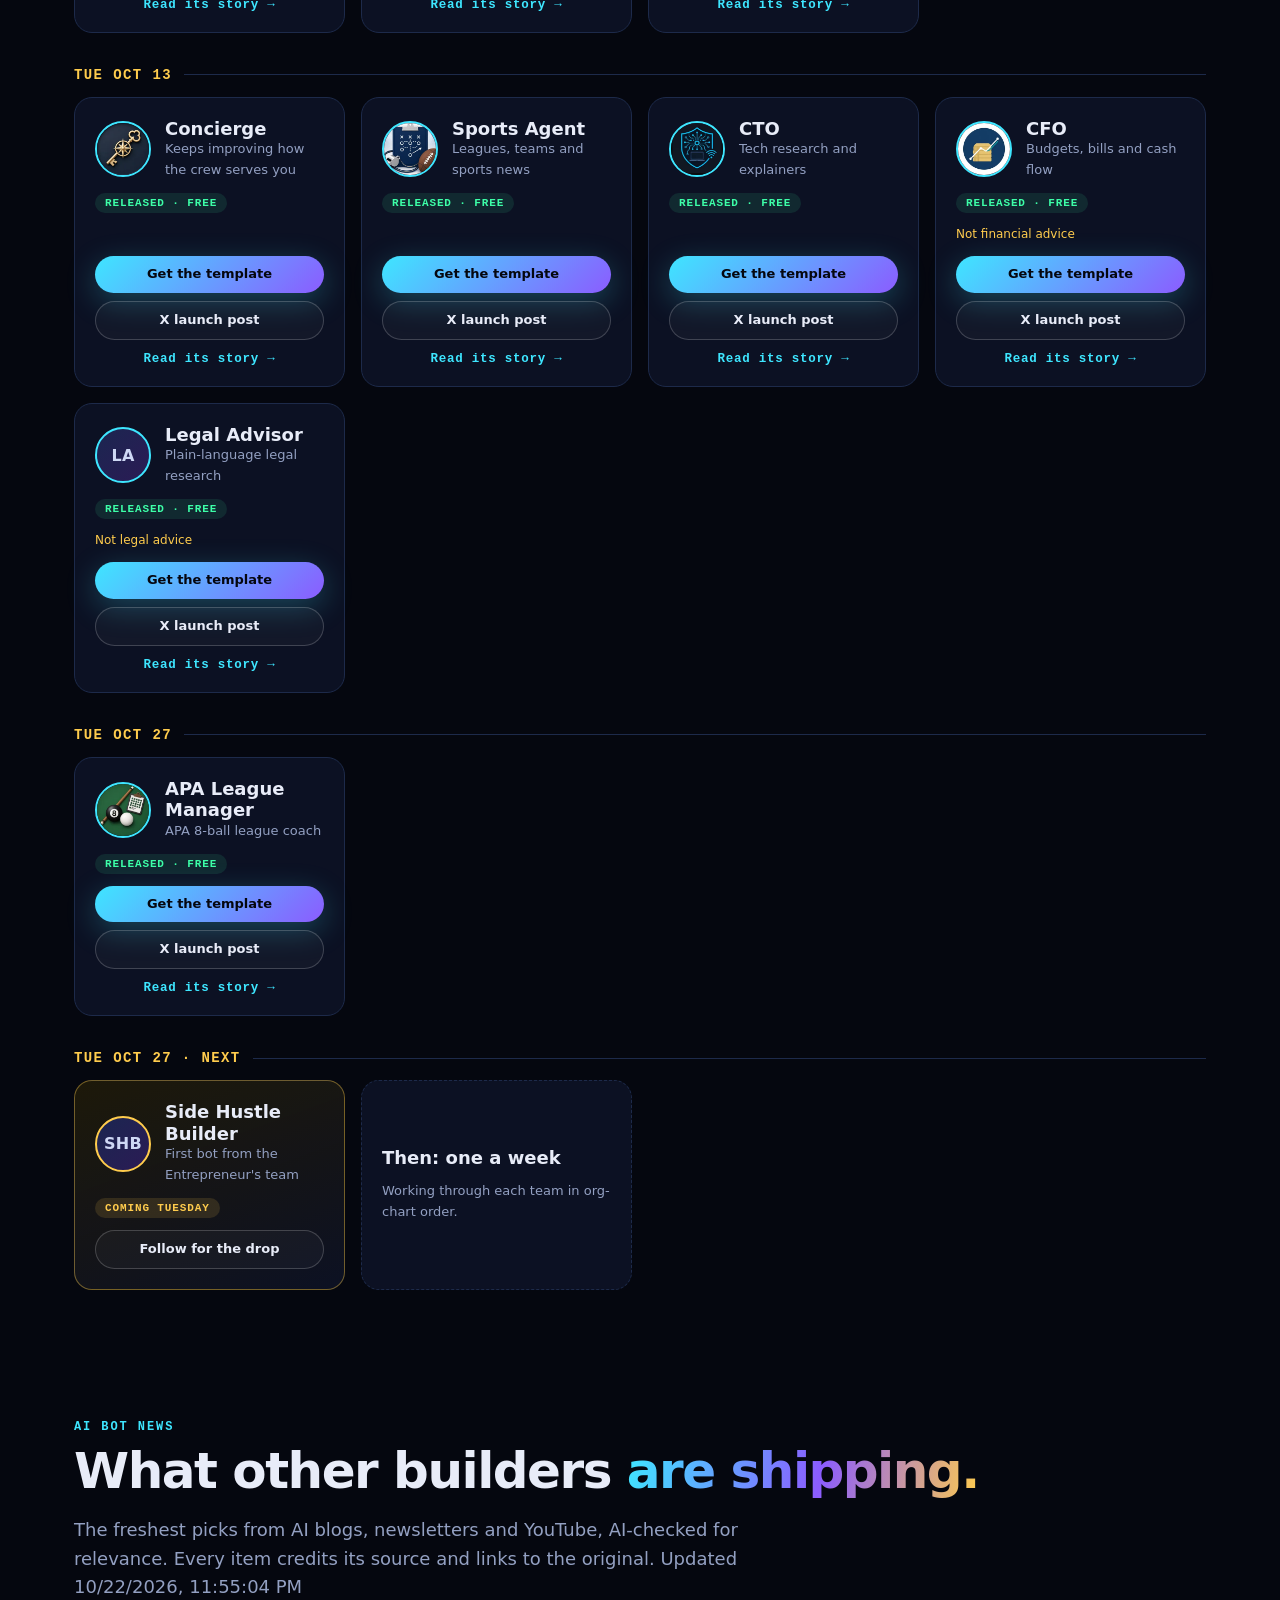
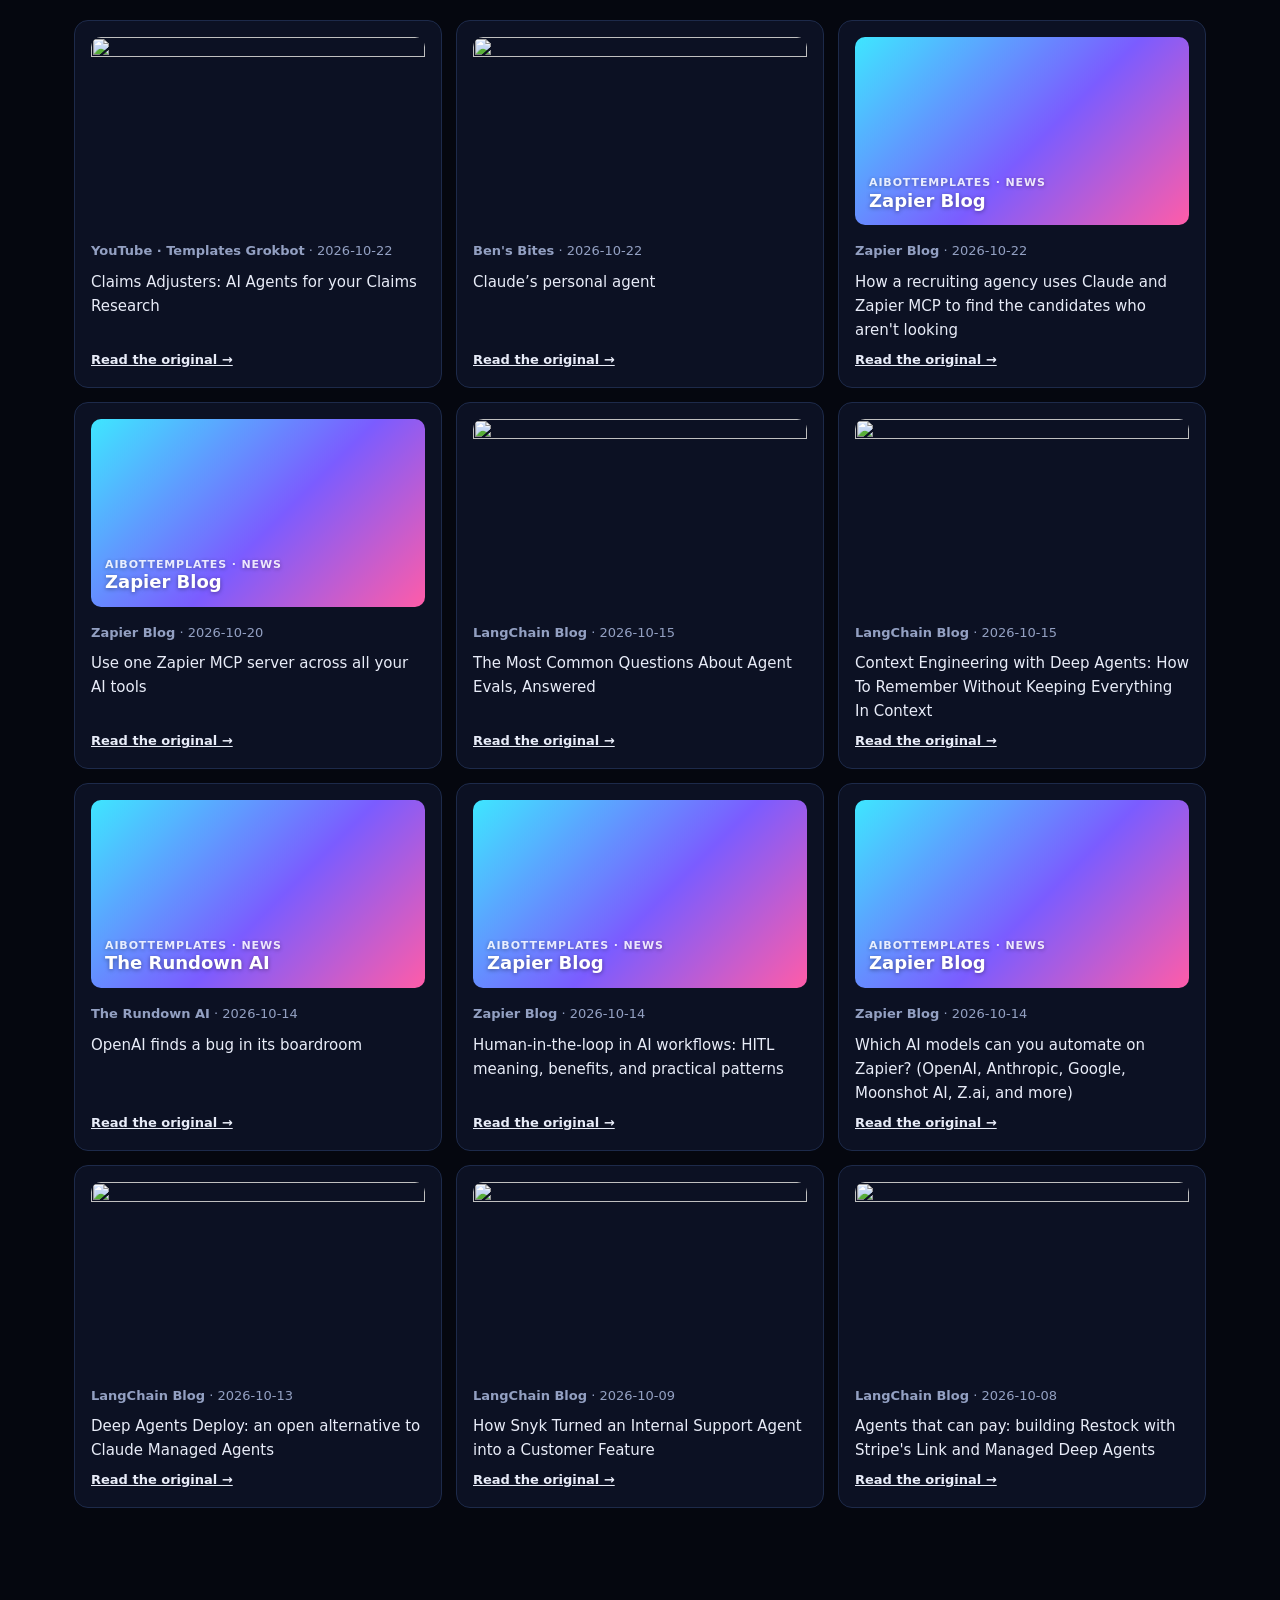
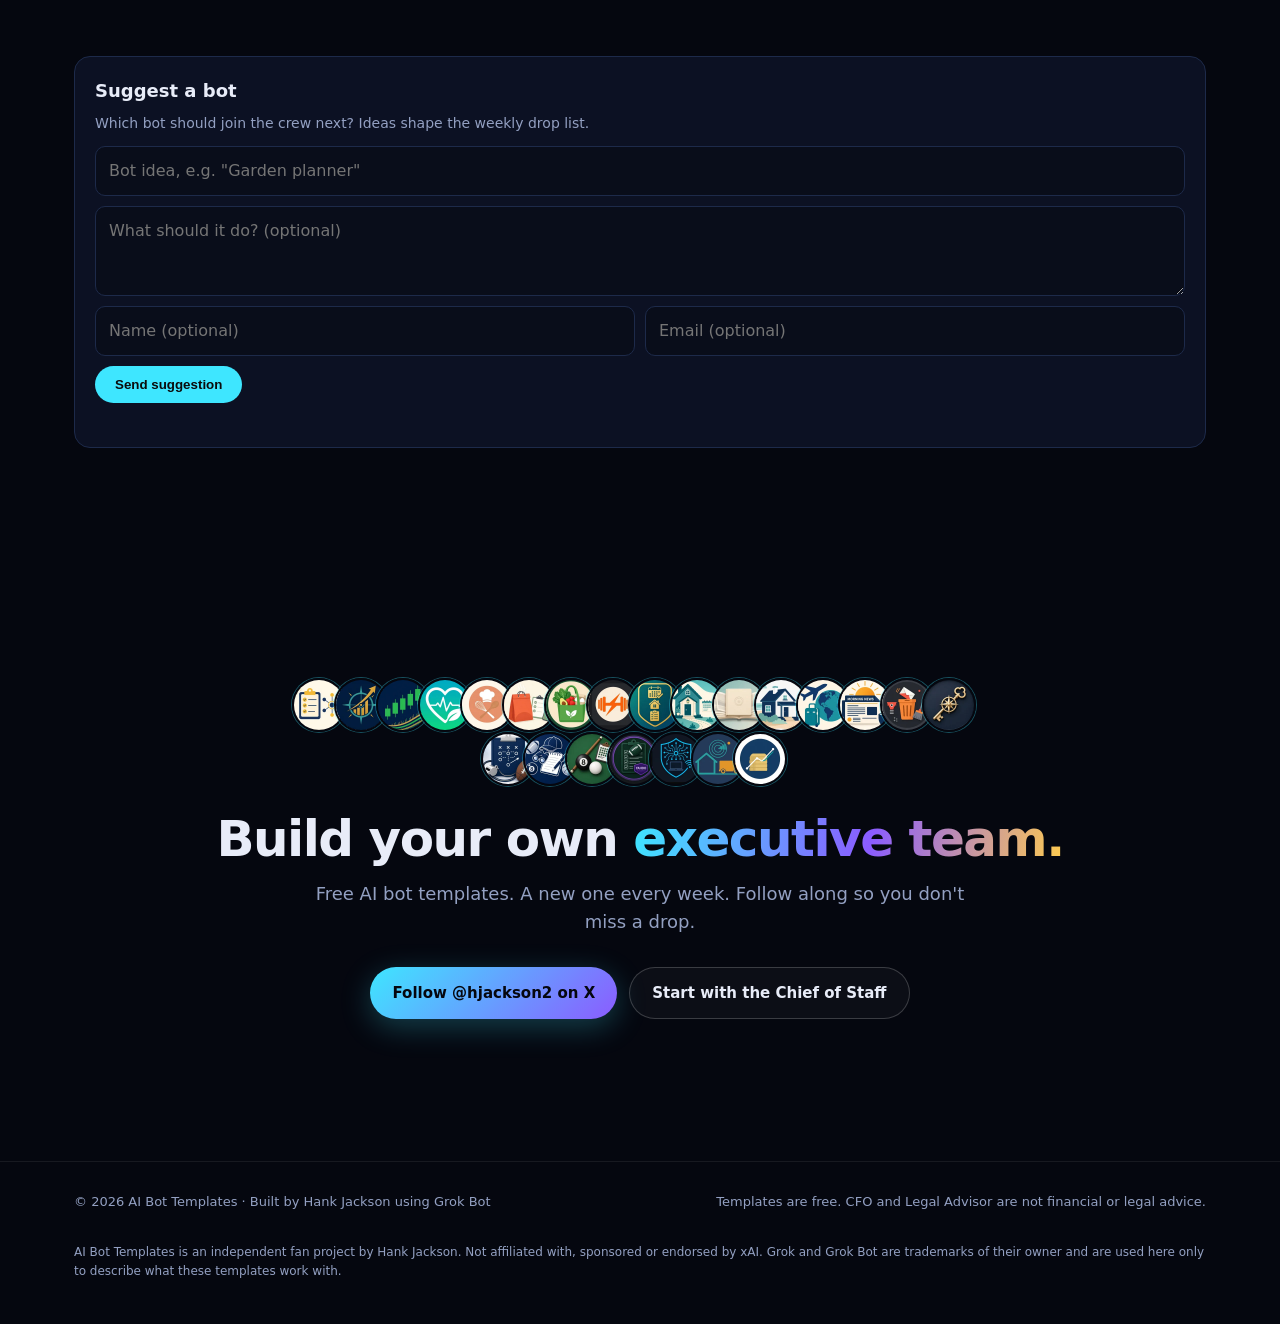
==== commit 349b44e7: "Add APA League Manager to home and sitemap" ====
--- a/index.html
+++ b/index.html
@@ -312,10 +312,11 @@
  {d:'Tue Oct 13',n:'Sports Agent',r:'Leagues, teams and sports news',a:'sports-agent',u:'hSGXBCV0eXwK8MLRdW9bq',p:'2110192325079011615'},
  {d:'Tue Oct 13',n:'CTO',r:'Tech research and explainers',a:'chief-technology-officer',u:'3VoxlbXnYC74FDZN1GVmz',p:'2110192638125039832'},
  {d:'Tue Oct 13',n:'CFO',r:'Budgets, bills and cash flow',a:'chief-financial-officer',u:'WV324ip4rhNCbkRyhEmdH',p:'2110192926928015452',x:'Not financial advice'},
- {d:'Tue Oct 13',n:'Legal Advisor',r:'Plain-language legal research',a:null,u:'_YVGSK3nmzT_-mYpCB-6e',p:'2110193583756062836',x:'Not legal advice'}
+ {d:'Tue Oct 13',n:'Legal Advisor',r:'Plain-language legal research',a:null,u:'_YVGSK3nmzT_-mYpCB-6e',p:'2110193583756062836',x:'Not legal advice'},
+ {d:'Tue Oct 27',n:'APA League Manager',r:'APA 8-ball league coach',a:'apa-league-manager',u:'WkF4p8ua77SFiFGUlmeST',p:'2115114176121037177'}
 ];
 const LIVE=new Set(BOTS.map(b=>b.n));
-const SLUG={'Chief of Staff':'chief-of-staff','Entrepreneur':'entrepreneur','Health Coach':'health-coach','Chief Administrative Officer':'chief-administrative-officer','Concierge':'concierge','Sports Agent':'sports-agent','CTO':'chief-technology-officer','CFO':'chief-financial-officer','Legal Advisor':'legal-advisor'};
+const SLUG={'Chief of Staff':'chief-of-staff','Entrepreneur':'entrepreneur','Health Coach':'health-coach','Chief Administrative Officer':'chief-administrative-officer','Concierge':'concierge','Sports Agent':'sports-agent','CTO':'chief-technology-officer','CFO':'chief-financial-officer','Legal Advisor':'legal-advisor','APA League Manager':'apa-league-manager'};
 const ORG=[
  {n:'Entrepreneur',a:'entrepreneur',t:[['Side Hustle Builder',null],['Stockbroker','stockbroker']]},
  {n:'Health Coach',a:'health-coach',t:[['Chef','chef'],['Takeout Ordering','takeout-ordering'],['Whole Foods Shopper','whole-foods-shopper'],['Workout','workout']]},
--- a/assets/community.css
+++ b/assets/community.css
@@ -0,0 +1,11 @@
+.cm-box{margin:28px 0 0;padding:20px;border:1px solid var(--cm-line);border-radius:16px;background:var(--cm-card)}
+.cm-box h3{margin:0 0 6px;font-size:18px}.cm-box p.cm-sub{margin:0 0 12px;color:var(--cm-mute);font-size:14px}
+.cm-box form{display:grid;gap:10px}.cm-row{display:grid;grid-template-columns:1fr 1fr;gap:10px}
+.cm-box input,.cm-box textarea,.cm-box select{width:100%;padding:11px 13px;border-radius:10px;border:1px solid var(--cm-line);background:#00000040;color:inherit;font:inherit}
+.cm-box textarea{min-height:90px;resize:vertical}.cm-box button{justify-self:start;padding:11px 20px;border:0;border-radius:999px;font-weight:800;cursor:pointer;background:var(--cm-accent);color:#0b0b0b}
+.cm-hp{position:absolute!important;left:-9999px!important;height:0;overflow:hidden}.cm-msg{font-size:14px;color:var(--cm-mute);min-height:1em}
+.cm-news{display:grid;grid-template-columns:repeat(auto-fill,minmax(300px,1fr));gap:14px;margin-top:18px}
+.cm-item{padding:16px;border:1px solid var(--cm-line);border-radius:14px;background:var(--cm-card);display:flex;flex-direction:column;gap:8px}
+.cm-item .by{font-size:13px;color:var(--cm-mute)}.cm-item .by b{color:inherit}.cm-item p{margin:0;font-size:15px;white-space:pre-line}
+.cm-item a.src{font-size:13px;font-weight:700;margin-top:auto}.cm-empty{color:var(--cm-mute)}
+@media(max-width:600px){.cm-row{grid-template-columns:1fr}}
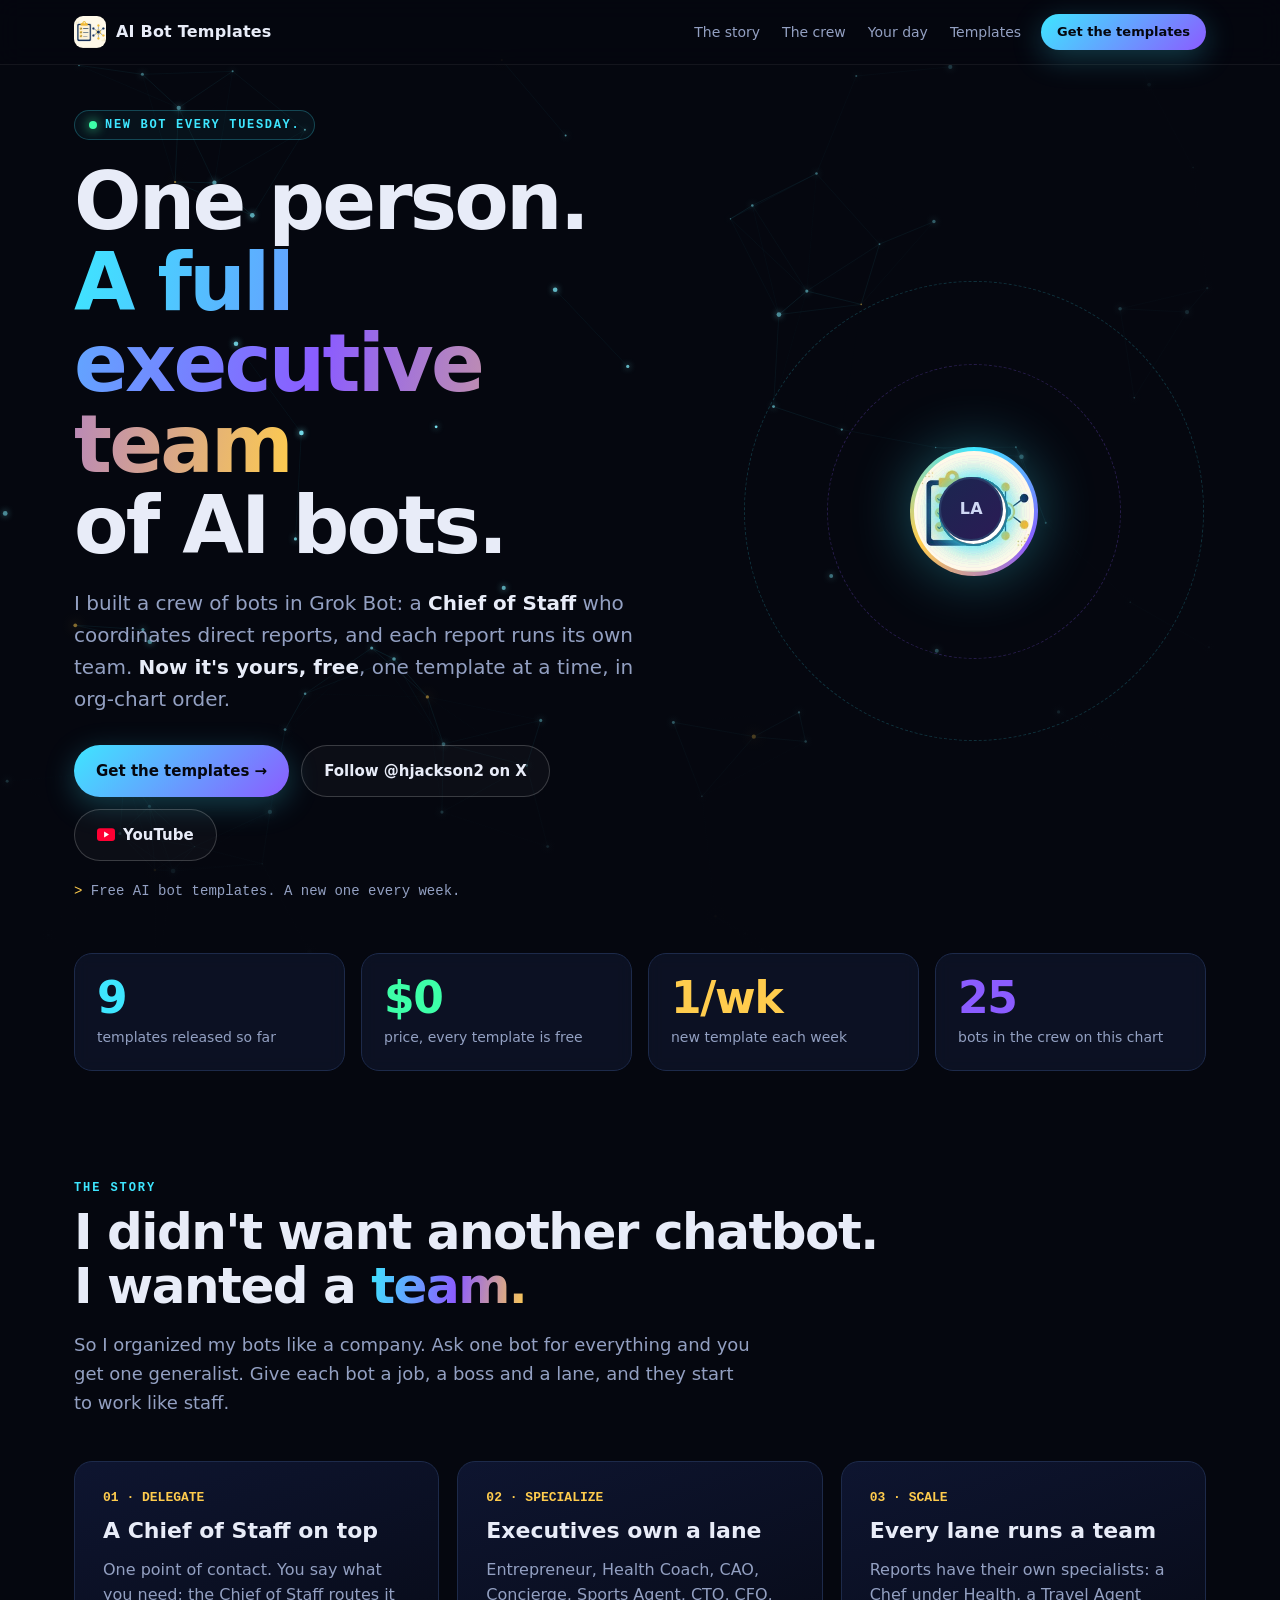
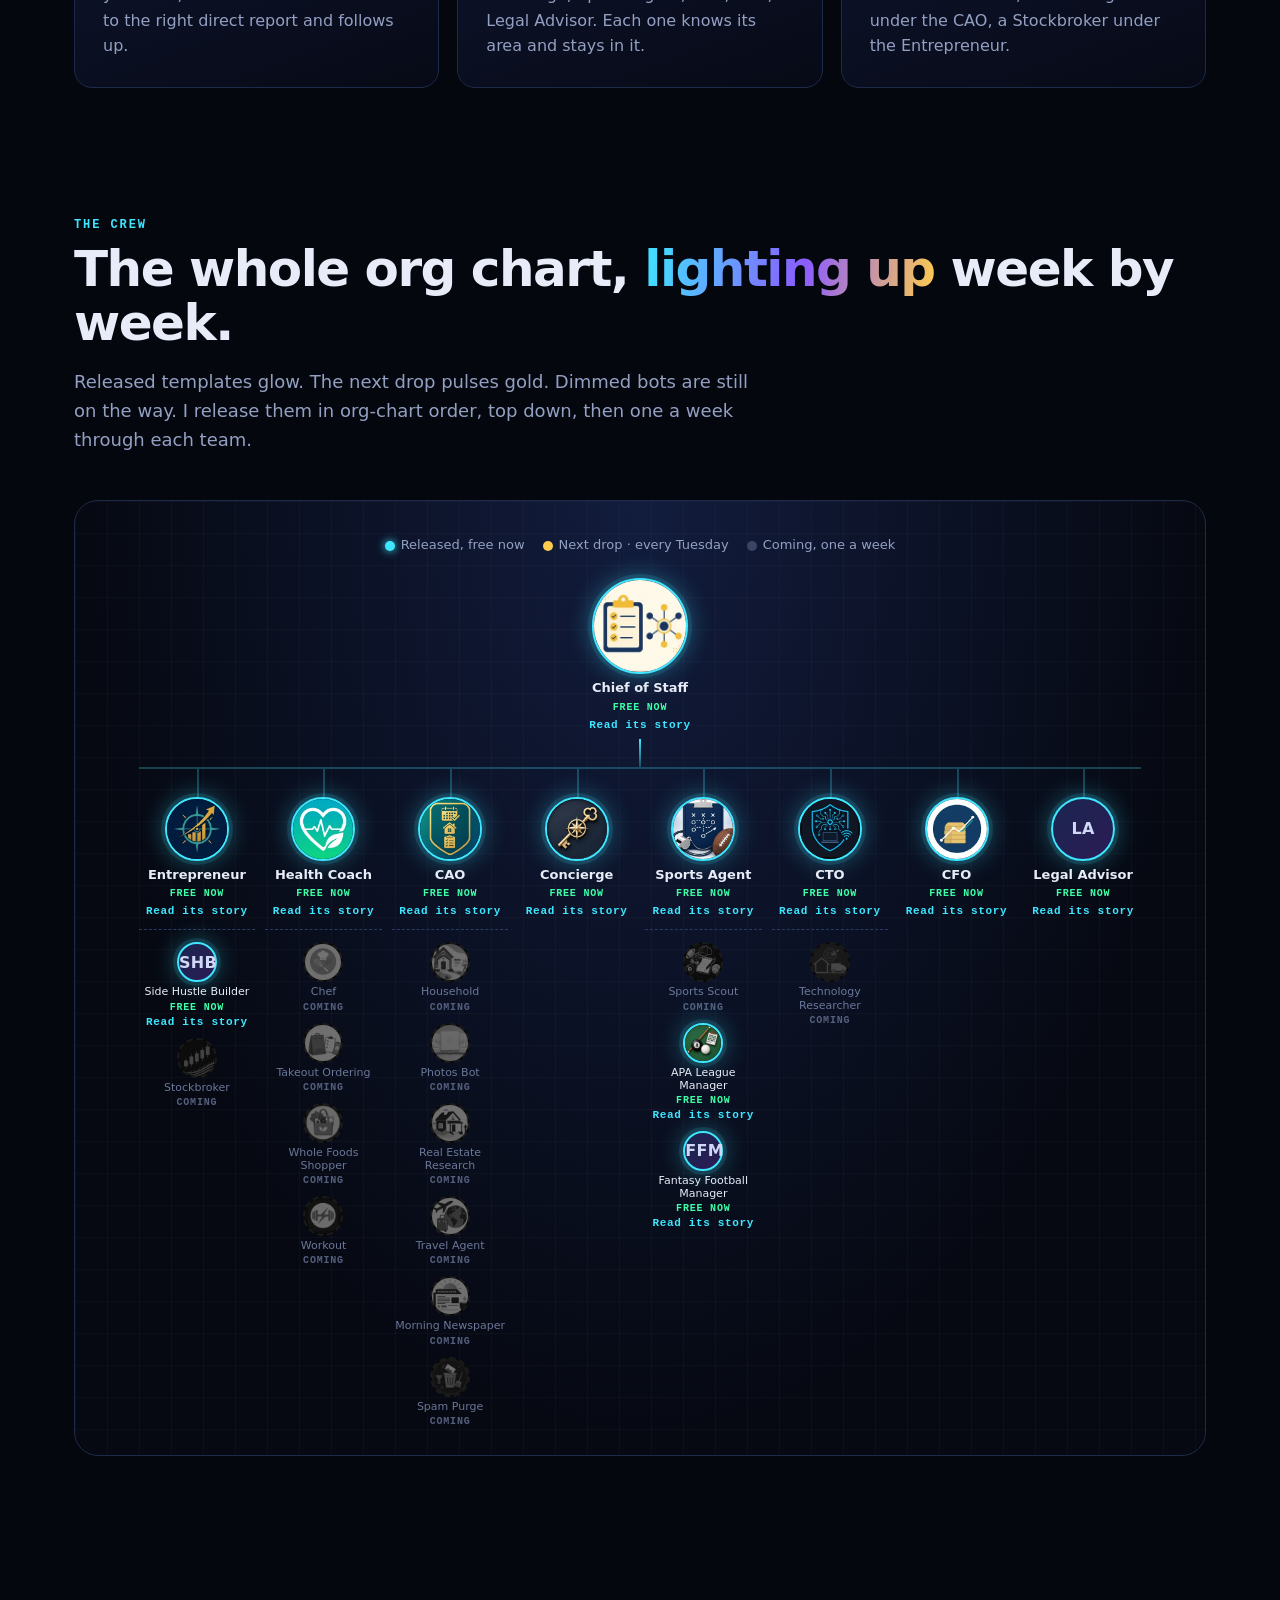
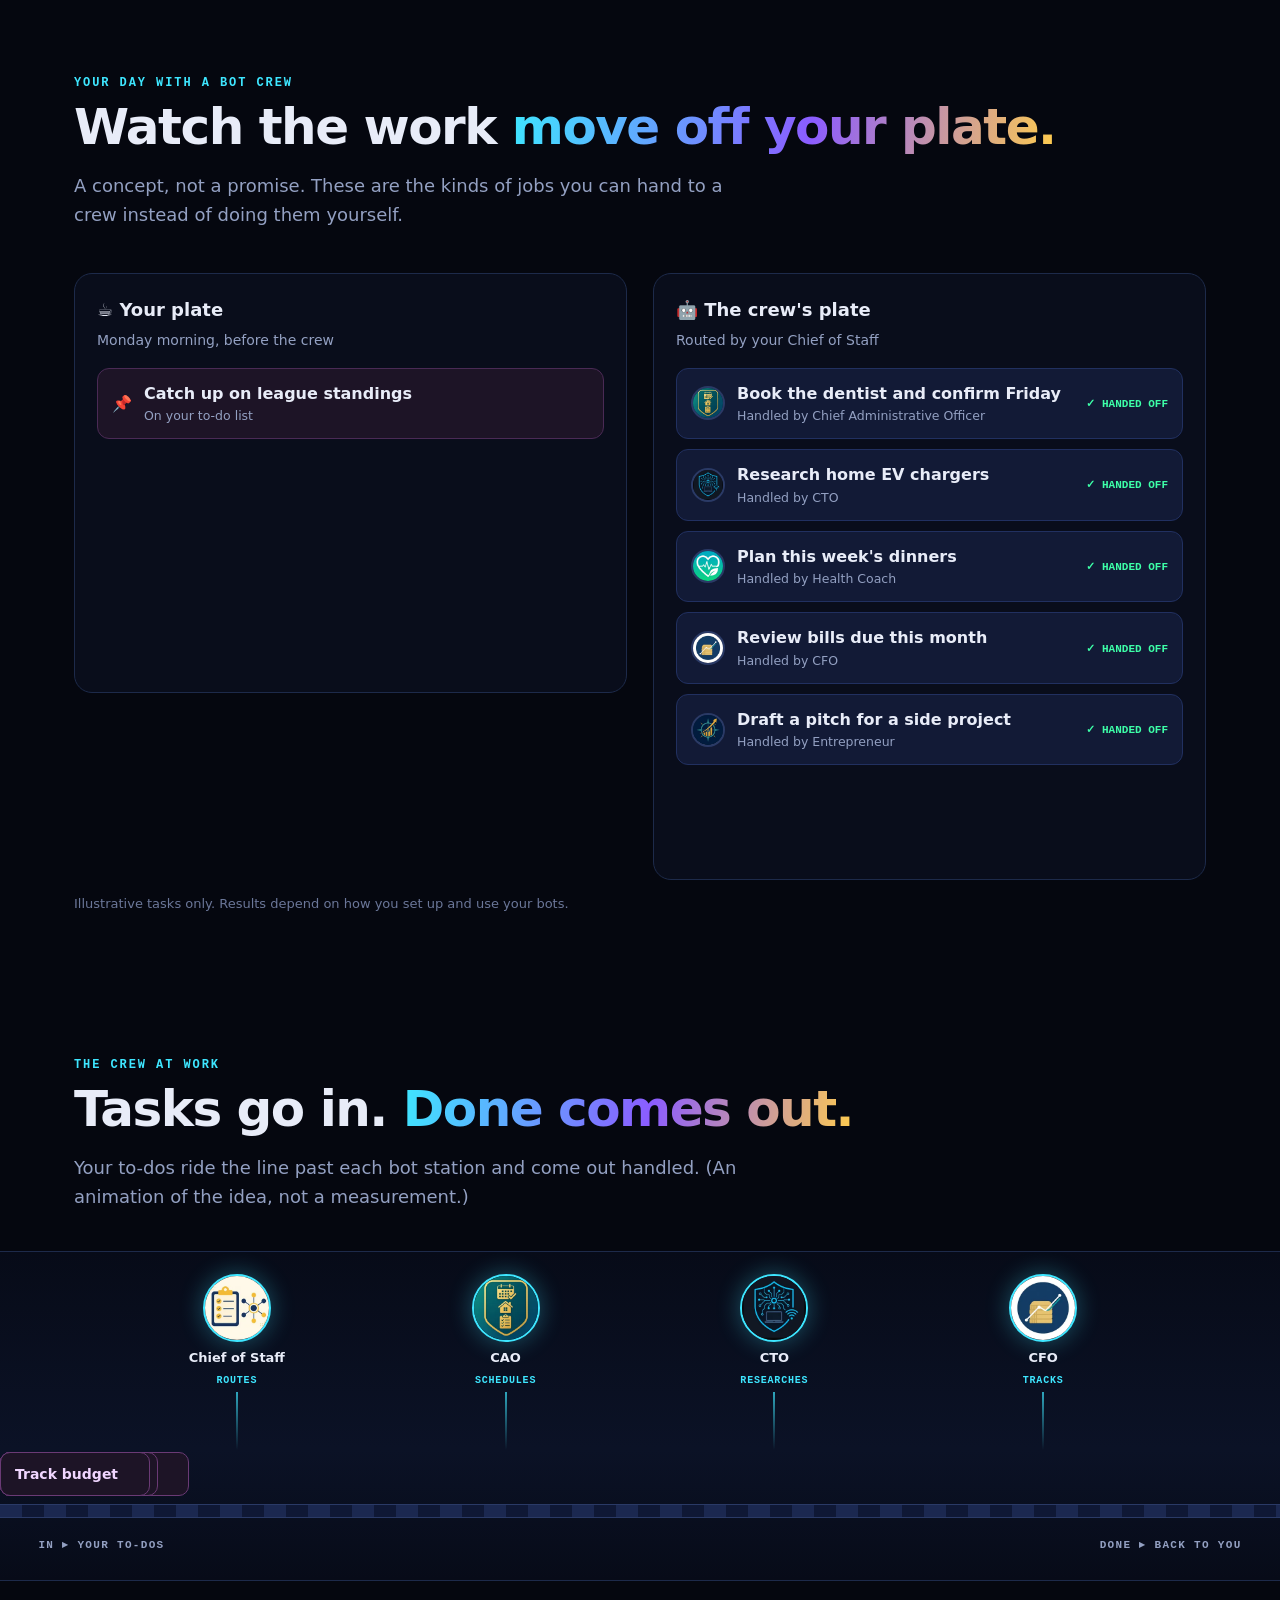
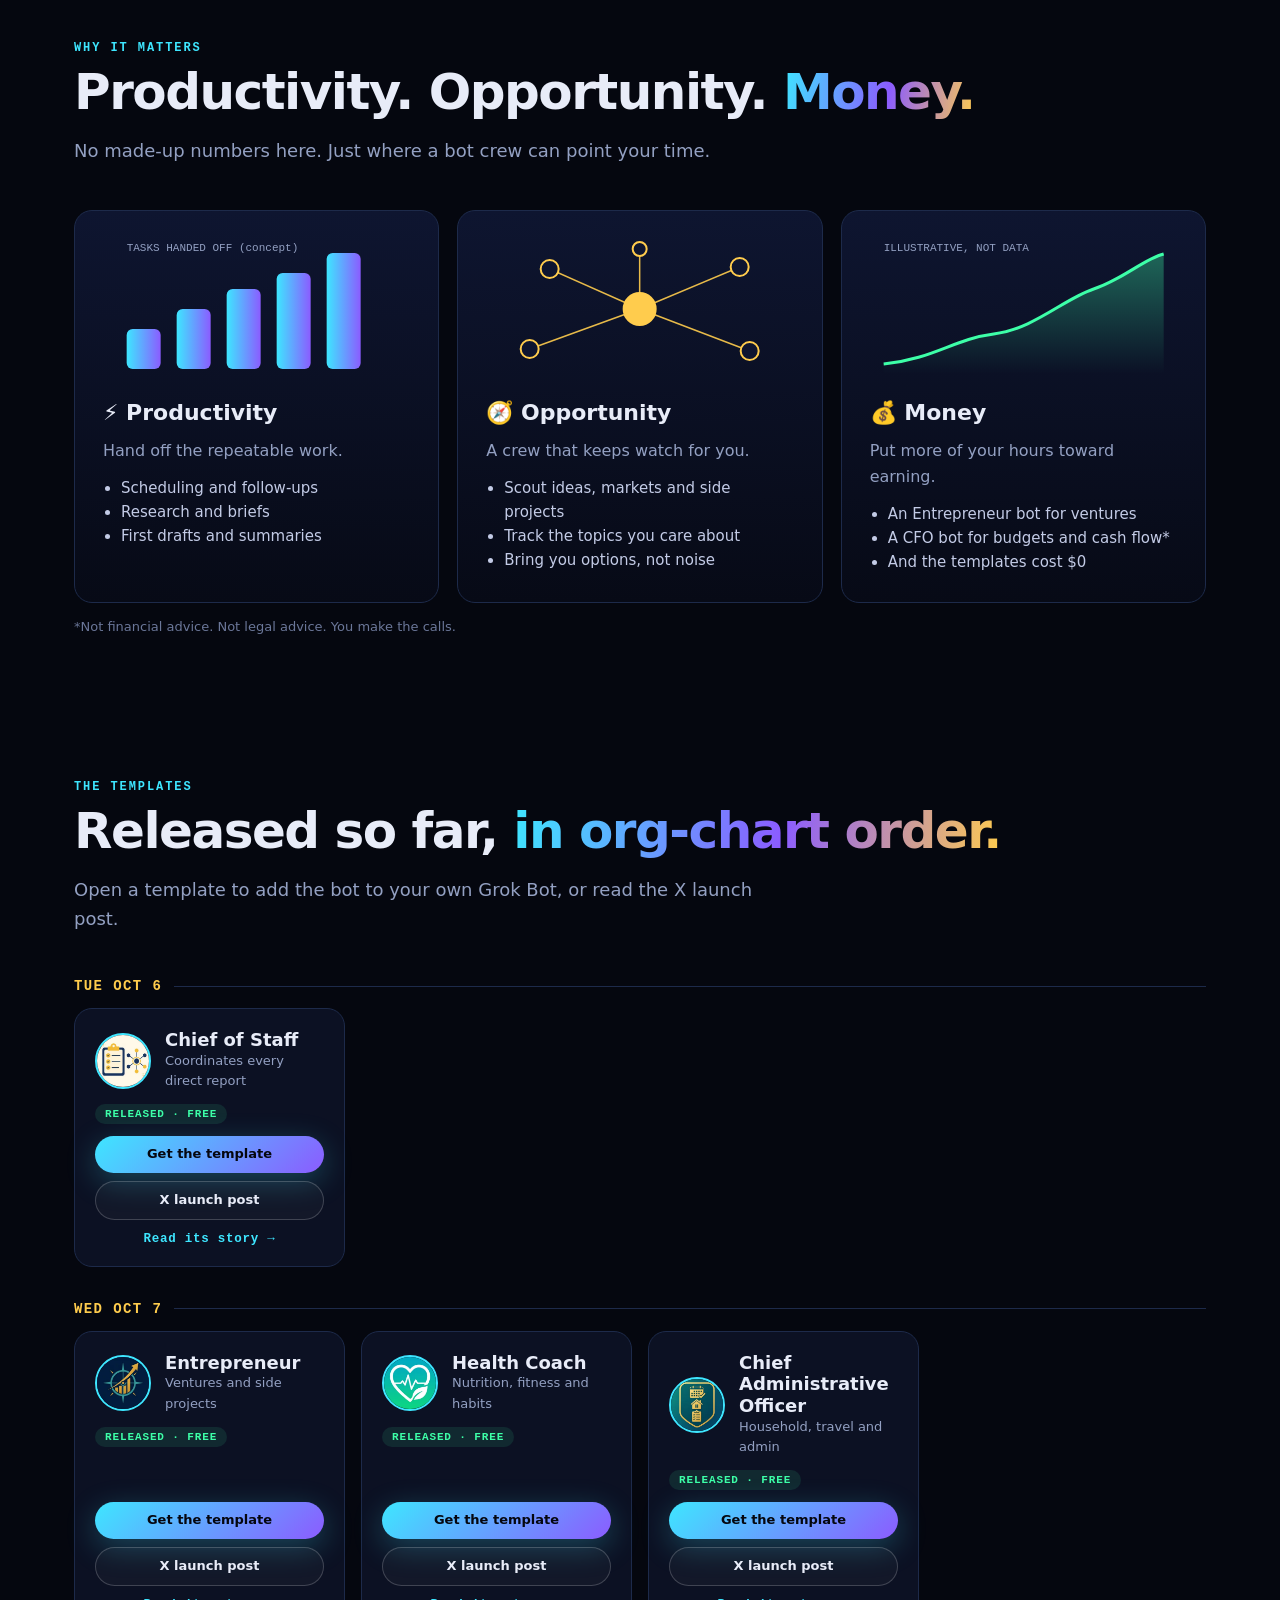
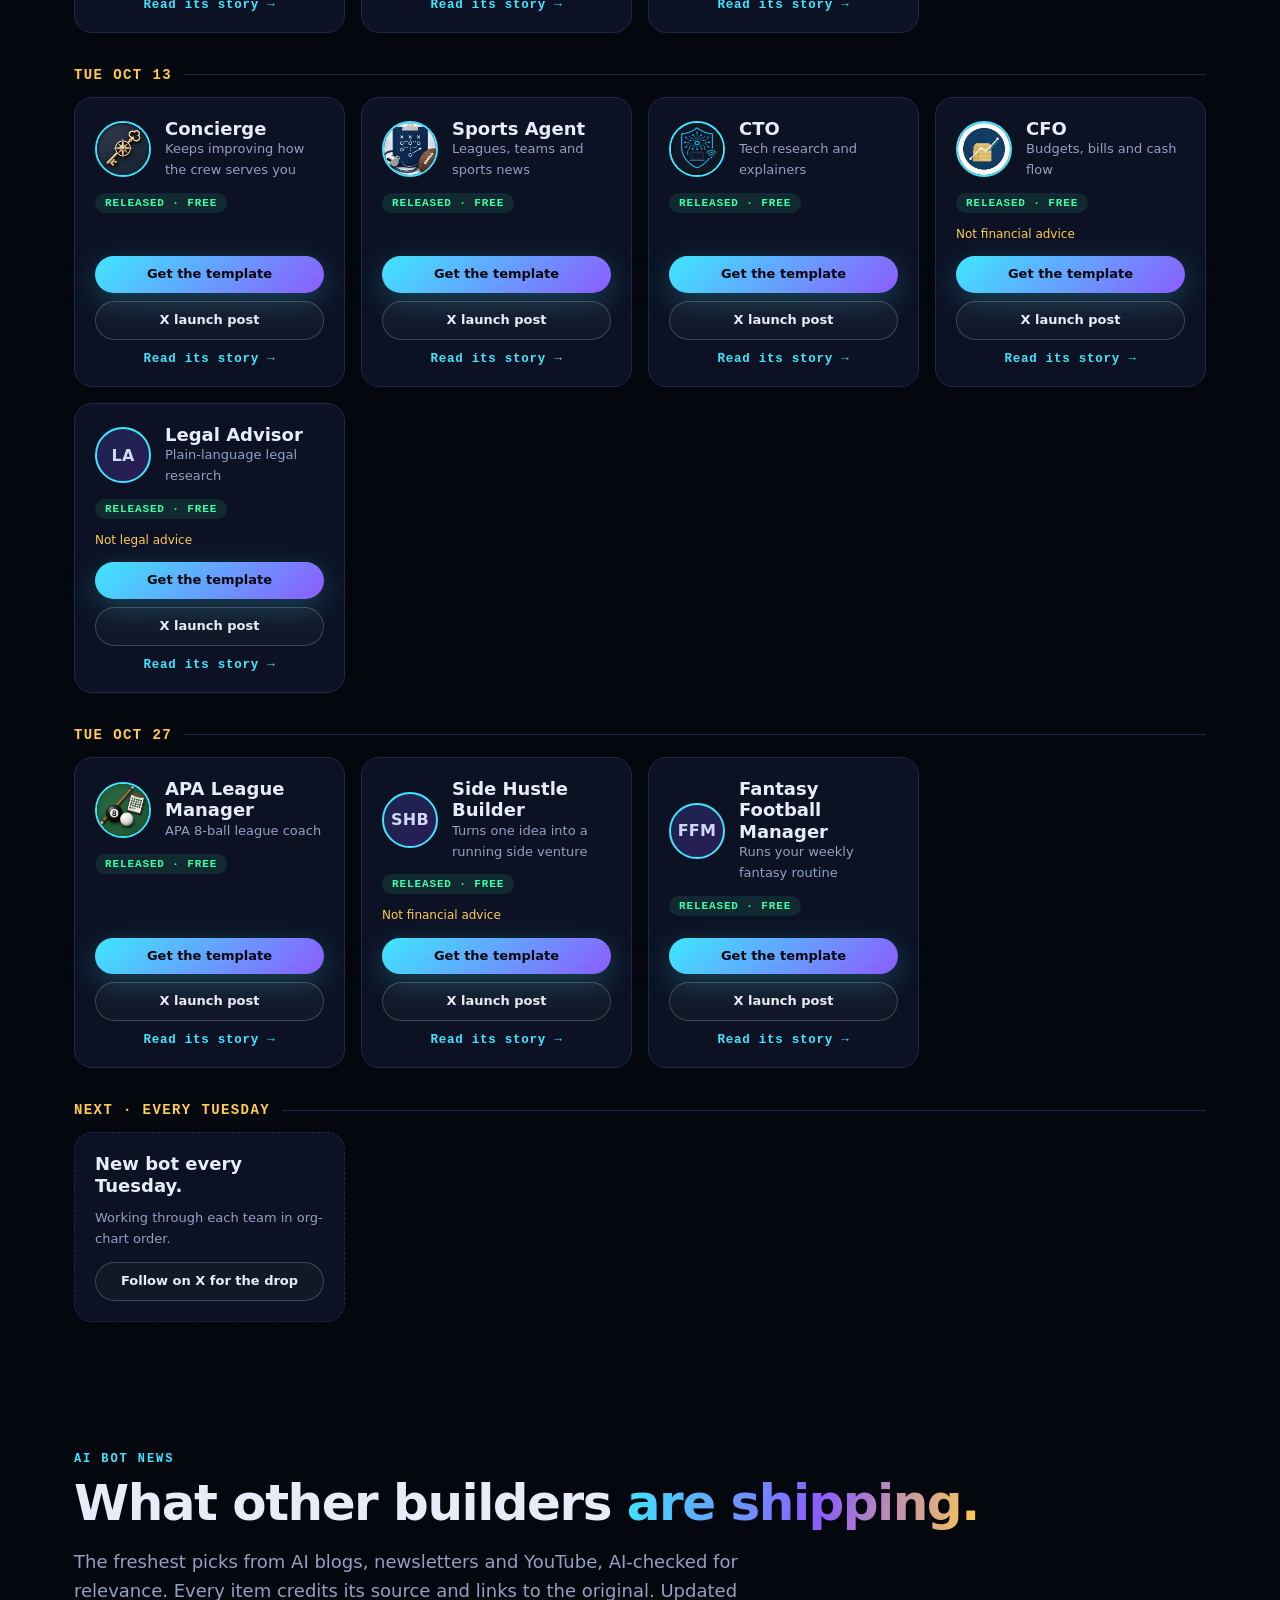
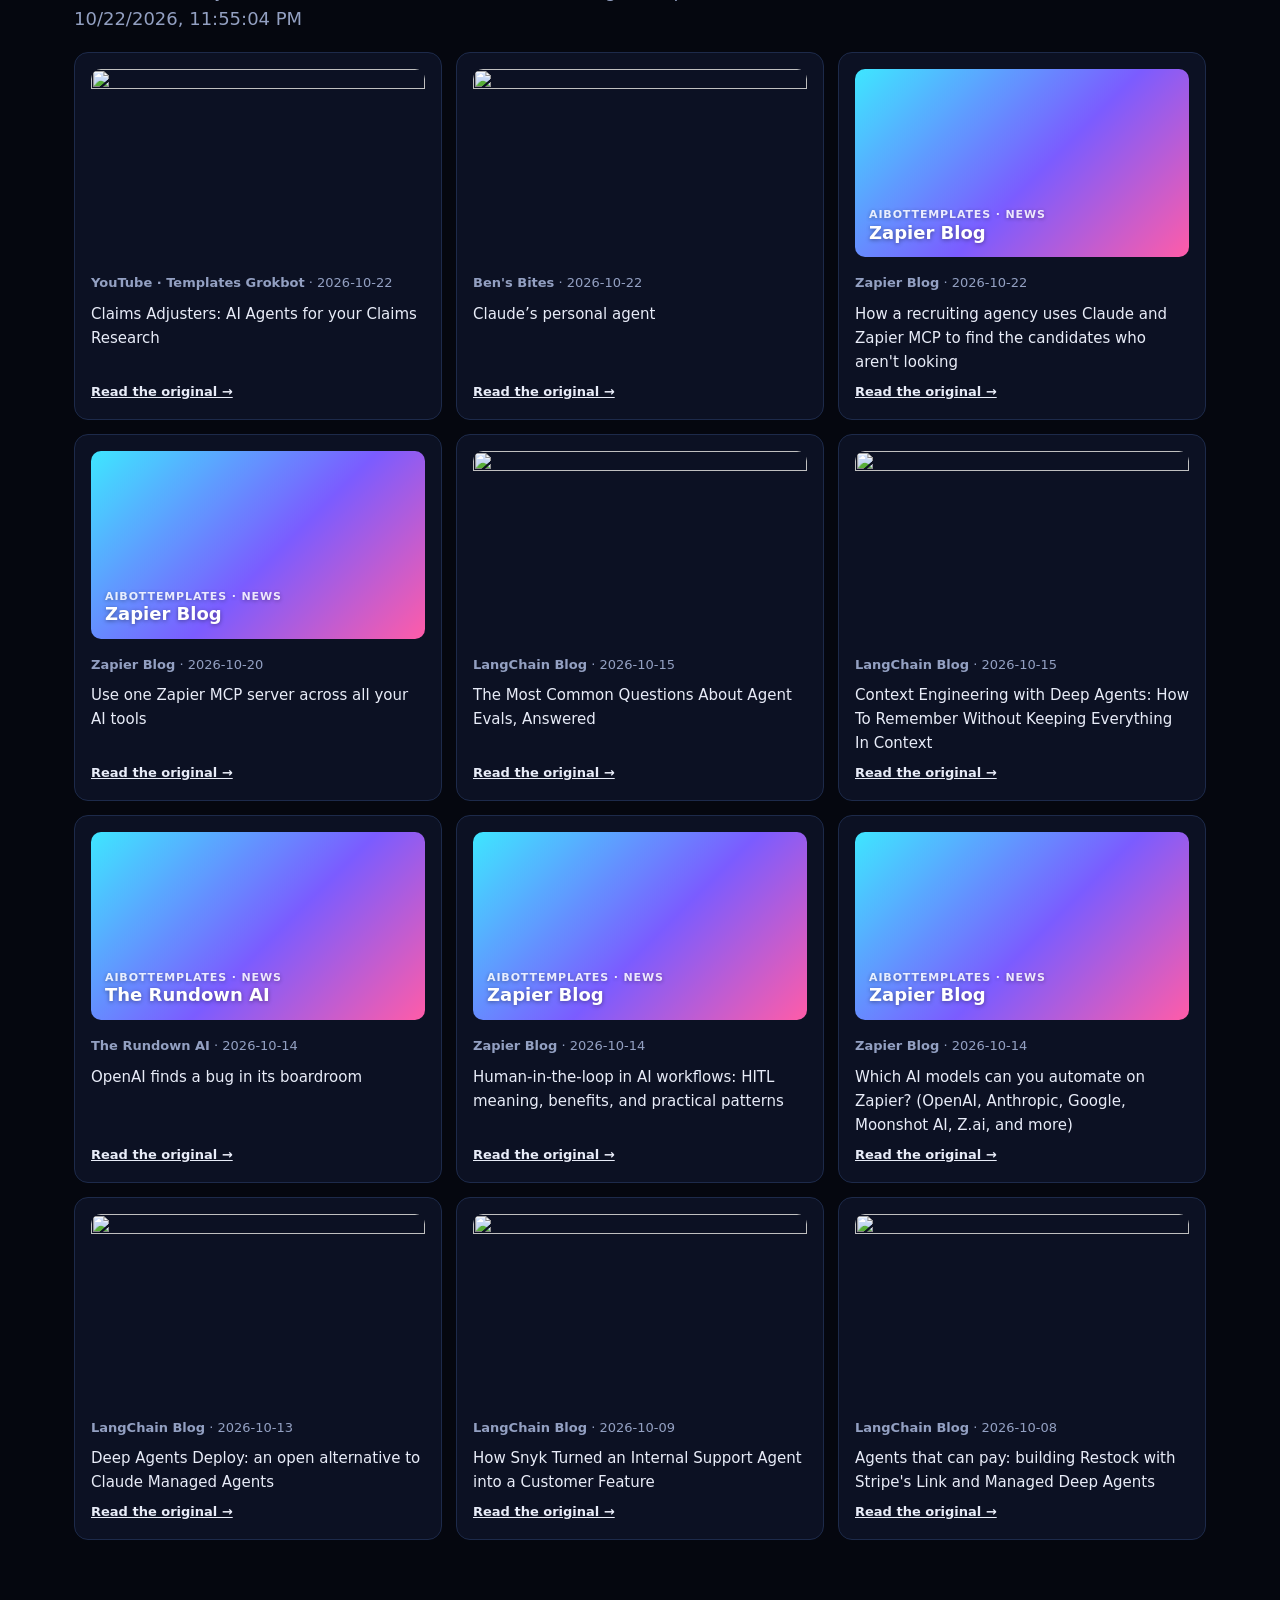
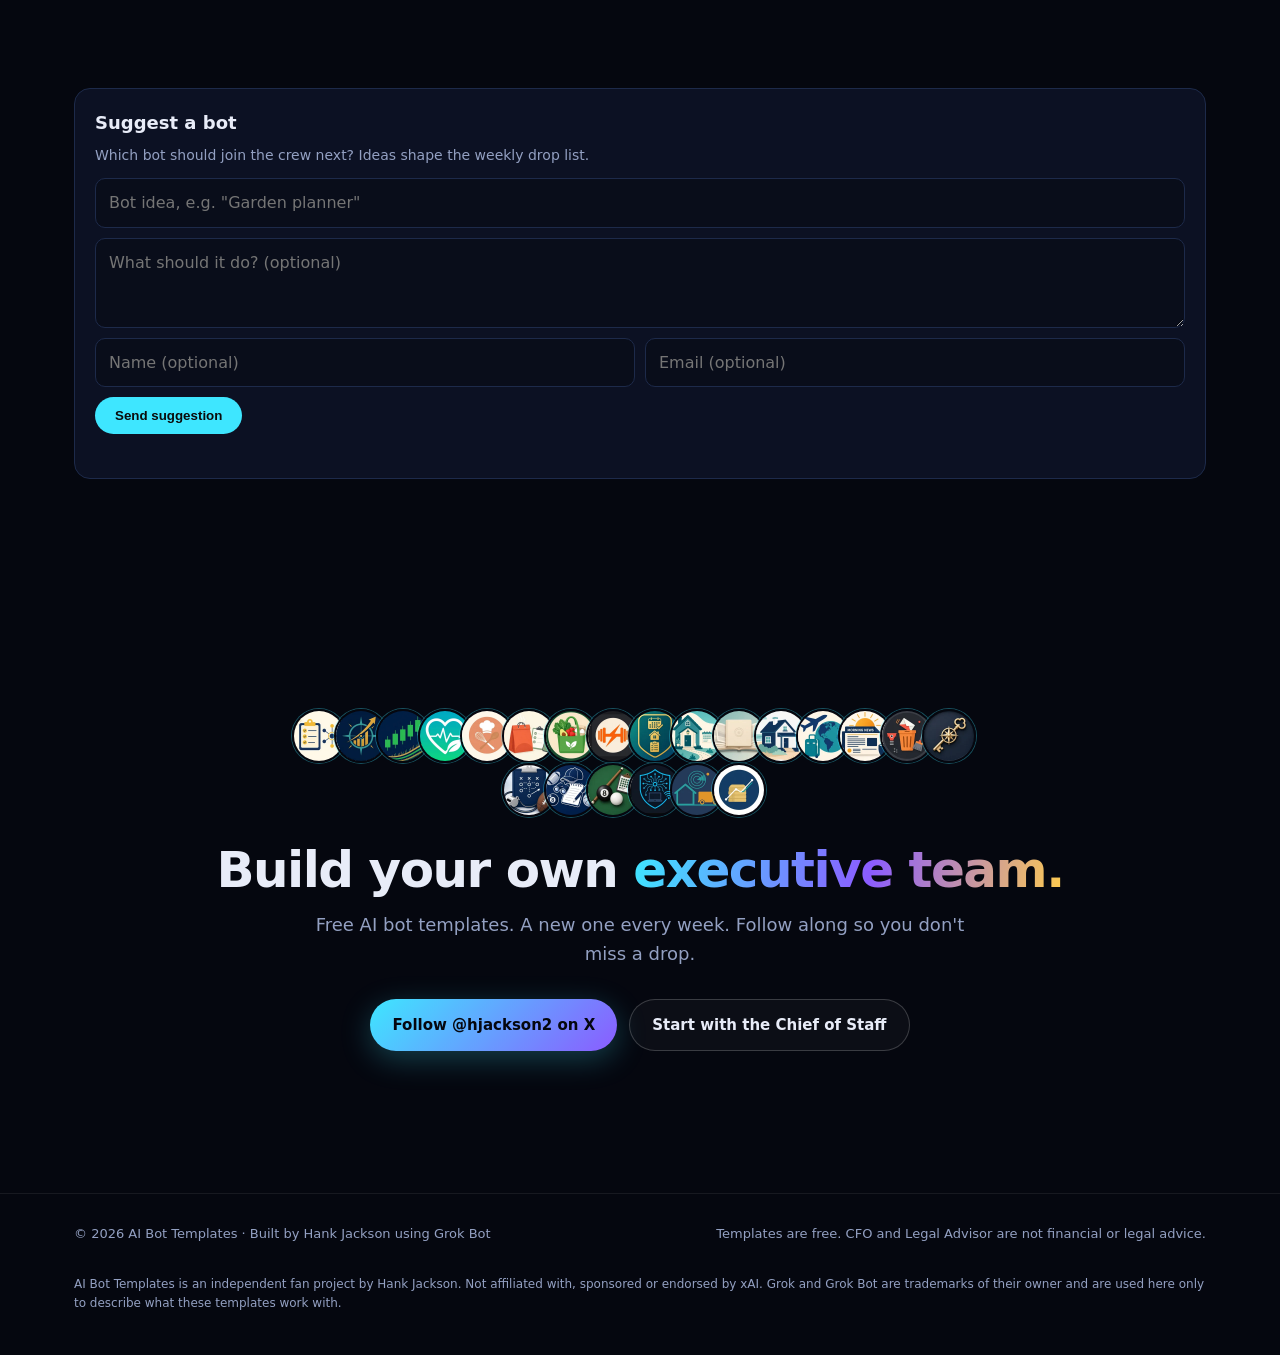
==== commit 5ce8078c: "Add Side Hustle Builder + Fantasy Football Manager story pages; New bot every Tuesday" ====
--- a/index.html
+++ b/index.html
@@ -182,7 +182,7 @@
  <canvas id="net" aria-hidden="true"></canvas>
  <div class="wrap">
   <div>
-   <span class="eyebrow"><span class="dot"></span>Next drop · Tue Oct 27 · Side Hustle Builder</span>
+   <span class="eyebrow"><span class="dot"></span>New bot every Tuesday.</span>
    <h1>One person.<br><span class="grad">A full executive team</span><br>of AI bots.</h1>
    <p class="lead">I built a crew of bots in Grok Bot: a <b>Chief of Staff</b> who coordinates direct reports, and each report runs its own team. <b>Now it's yours, free</b>, one template at a time, in org-chart order.</p>
    <div class="ctas">
@@ -224,7 +224,7 @@
  <h2>The whole org chart, <span class="grad">lighting up</span> week by week.</h2>
  <p class="sub">Released templates glow. The next drop pulses gold. Dimmed bots are still on the way. I release them in org-chart order, top down, then one a week through each team.</p></div>
  <div class="org reveal" id="org">
-  <div class="legend"><span><i style="background:var(--c1);box-shadow:0 0 8px var(--c1)"></i>Released, free now</span><span><i style="background:var(--c3)"></i>Next drop · Tue Oct 27</span><span><i style="background:#3a4566"></i>Coming, one a week</span></div>
+  <div class="legend"><span><i style="background:var(--c1);box-shadow:0 0 8px var(--c1)"></i>Released, free now</span><span><i style="background:var(--c3)"></i>Next drop · every Tuesday</span><span><i style="background:#3a4566"></i>Coming, one a week</span></div>
   <div id="orgtree"></div>
  </div>
 </div></section>
@@ -313,23 +313,25 @@
  {d:'Tue Oct 13',n:'CTO',r:'Tech research and explainers',a:'chief-technology-officer',u:'3VoxlbXnYC74FDZN1GVmz',p:'2110192638125039832'},
  {d:'Tue Oct 13',n:'CFO',r:'Budgets, bills and cash flow',a:'chief-financial-officer',u:'WV324ip4rhNCbkRyhEmdH',p:'2110192926928015452',x:'Not financial advice'},
  {d:'Tue Oct 13',n:'Legal Advisor',r:'Plain-language legal research',a:null,u:'_YVGSK3nmzT_-mYpCB-6e',p:'2110193583756062836',x:'Not legal advice'},
- {d:'Tue Oct 27',n:'APA League Manager',r:'APA 8-ball league coach',a:'apa-league-manager',u:'WkF4p8ua77SFiFGUlmeST',p:'2115114176121037177'}
+ {d:'Tue Oct 27',n:'APA League Manager',r:'APA 8-ball league coach',a:'apa-league-manager',u:'WkF4p8ua77SFiFGUlmeST',p:'2115114176121037177'},
+ {d:'Tue Oct 27',n:'Side Hustle Builder',r:'Turns one idea into a running side venture',a:null,u:'V-ddYBdTCYNFbaEEZEFh5',p:'2114708880504524914',x:'Not financial advice'},
+ {d:'Tue Oct 27',n:'Fantasy Football Manager',r:'Runs your weekly fantasy routine',a:null,u:'uoiE_88vRqI87wjEMg4Gh',p:'2115148347241816467'}
 ];
 const LIVE=new Set(BOTS.map(b=>b.n));
-const SLUG={'Chief of Staff':'chief-of-staff','Entrepreneur':'entrepreneur','Health Coach':'health-coach','Chief Administrative Officer':'chief-administrative-officer','Concierge':'concierge','Sports Agent':'sports-agent','CTO':'chief-technology-officer','CFO':'chief-financial-officer','Legal Advisor':'legal-advisor','APA League Manager':'apa-league-manager'};
+const SLUG={'Chief of Staff':'chief-of-staff','Entrepreneur':'entrepreneur','Health Coach':'health-coach','Chief Administrative Officer':'chief-administrative-officer','Concierge':'concierge','Sports Agent':'sports-agent','CTO':'chief-technology-officer','CFO':'chief-financial-officer','Legal Advisor':'legal-advisor','APA League Manager':'apa-league-manager','Side Hustle Builder':'side-hustle-builder','Fantasy Football Manager':'fantasy-football-manager'};
 const ORG=[
  {n:'Entrepreneur',a:'entrepreneur',t:[['Side Hustle Builder',null],['Stockbroker','stockbroker']]},
  {n:'Health Coach',a:'health-coach',t:[['Chef','chef'],['Takeout Ordering','takeout-ordering'],['Whole Foods Shopper','whole-foods-shopper'],['Workout','workout']]},
  {n:'Chief Administrative Officer',s:'CAO',a:'chief-administrative-officer',t:[['Household','household'],['Photos Bot','photos-bot'],['Real Estate Research','real-estate-research'],['Travel Agent','travel-agent'],['Morning Newspaper','the-morning-newspaper'],['Spam Purge','spam-purge']]},
  {n:'Concierge',a:'concierge',t:[]},
- {n:'Sports Agent',a:'sports-agent',t:[['Sports Scout','sports-scout'],['APA League Manager','apa-league-manager'],['Fantasy Football','yahoo-fantasy-football-manager']]},
+ {n:'Sports Agent',a:'sports-agent',t:[['Sports Scout','sports-scout'],['APA League Manager','apa-league-manager'],['Fantasy Football Manager',null]]},
  {n:'CTO',a:'chief-technology-officer',t:[['Technology Researcher','technology-researcher']]},
  {n:'CFO',a:'chief-financial-officer',t:[]},
  {n:'Legal Advisor',a:null,t:[]}
 ];
 const initials=s=>s.split(/\s+/).filter(w=>/^[A-Z]/.test(w)).map(w=>w[0]).join('').slice(0,3);
 function av(a,name,cls='av'){return a?`<img class="${cls}" src="${A(a)}" alt="" loading="lazy" width="64" height="64">`:`<span class="${cls} badge" aria-hidden="true">${initials(name)}</span>`}
-function node(name,a,label){const st=LIVE.has(name)?'live':name==='Side Hustle Builder'?'next':'dim';const t={live:'Free now',next:'Tue Oct 27',dim:'Coming'}[st];
+function node(name,a,label){const st=LIVE.has(name)?'live':false?'next':'dim';const t={live:'Free now',next:'Tue Oct 27',dim:'Coming'}[st];
  return `<div class="node ${st}" title="${name}">${av(a,name)}<div class="nm">${label||name}</div><div class="st">${t}</div>${st==='live'&&SLUG[name]?`<a class="storylink" href="bots/${SLUG[name]}/" aria-label="Read the ${name} story">Read its story</a>`:''}</div>`}
 let count=1,h=`<div class="cos">${node('Chief of Staff','hank-s-chief-of-staff')}</div><div class="trunk"></div><div class="directs">`;
 ORG.forEach(o=>{count+=1+o.t.length;h+=`<div class="col">${node(o.n,o.a,o.s)}${o.t.length?`<div class="team">${o.t.map(([n,a])=>node(n,a)).join('')}</div>`:''}</div>`});
@@ -339,7 +341,7 @@
 const groups={};BOTS.forEach(b=>(groups[b.d]=groups[b.d]||[]).push(b));
 const STORY_TILE=`<article class="card story-tile" style="border-color:#3ee6ff80"><div class="top">${av('workout','Workout')}<div><h4>How Hank built his lifting and HIIT app</h4><div class="role">See it in action · Health Coach</div></div></div><span class="pill">Story</span><p style="margin:0;color:var(--mu);font-size:14px">Health Coach and Workout planned it, App Developer built it, and Hank reviewed every version: a lifting and HIIT tracker with live heart rate and a Galaxy Watch companion.</p><a class="storylink" href="stories/health-coach-workout-app.html" aria-label="How Hank built his lifting and HIIT app">Read the story →</a></article>`;
 let dh='';for(const d in groups){dh+=`<div class="drop reveal"><h3>${d}</h3><div class="cards">${groups[d].map(b=>`<article class="card"><div class="top">${av(b.a,b.n)}<div><h4>${b.n}</h4><div class="role">${b.r}</div></div></div><span class="pill">Released · free</span>${b.x?`<span class="disc">${b.x}</span>`:''}<div class="row"><a class="btn p sm" href="https://x.ai/bot/${b.u}" rel="noopener" aria-label="Get the ${b.n} template">Get the template</a><a class="btn g sm" href="https://x.com/hjackson2/status/${b.p}" rel="noopener" aria-label="${b.n} X launch post">X launch post</a></div><a class="storylink" href="bots/${SLUG[b.n]}/" aria-label="Read the ${b.n} story">Read its story →</a></article>`).join('')}</div></div>`}
-dh+=`<div class="drop reveal"><h3>Tue Oct 27 · Next</h3><div class="cards"><article class="card next"><div class="top">${av(null,'Side Hustle Builder')}<div><h4>Side Hustle Builder</h4><div class="role">First bot from the Entrepreneur's team</div></div></div><span class="pill">Coming Tuesday</span><div class="row"><a class="btn g sm" href="https://x.com/hjackson2" rel="noopener">Follow for the drop</a></div></article><article class="card" style="border-style:dashed;justify-content:center"><h4>Then: one a week</h4><div class="role">Working through each team in org-chart order.</div></article></div></div>`;
+dh+=`<div class="drop reveal"><h3>Next · every Tuesday</h3><div class="cards"><article class="card" style="border-style:dashed;justify-content:center"><h4>New bot every Tuesday.</h4><div class="role">Working through each team in org-chart order.</div><div class="row"><a class="btn g sm" href="https://x.com/hjackson2" rel="noopener">Follow on X for the drop</a></div></article></div></div>`;
 document.getElementById('drops').innerHTML=dh;
 // faces
 const allA=['hank-s-chief-of-staff',...ORG.flatMap(o=>[o.a,...o.t.map(t=>t[1])])].filter(Boolean);
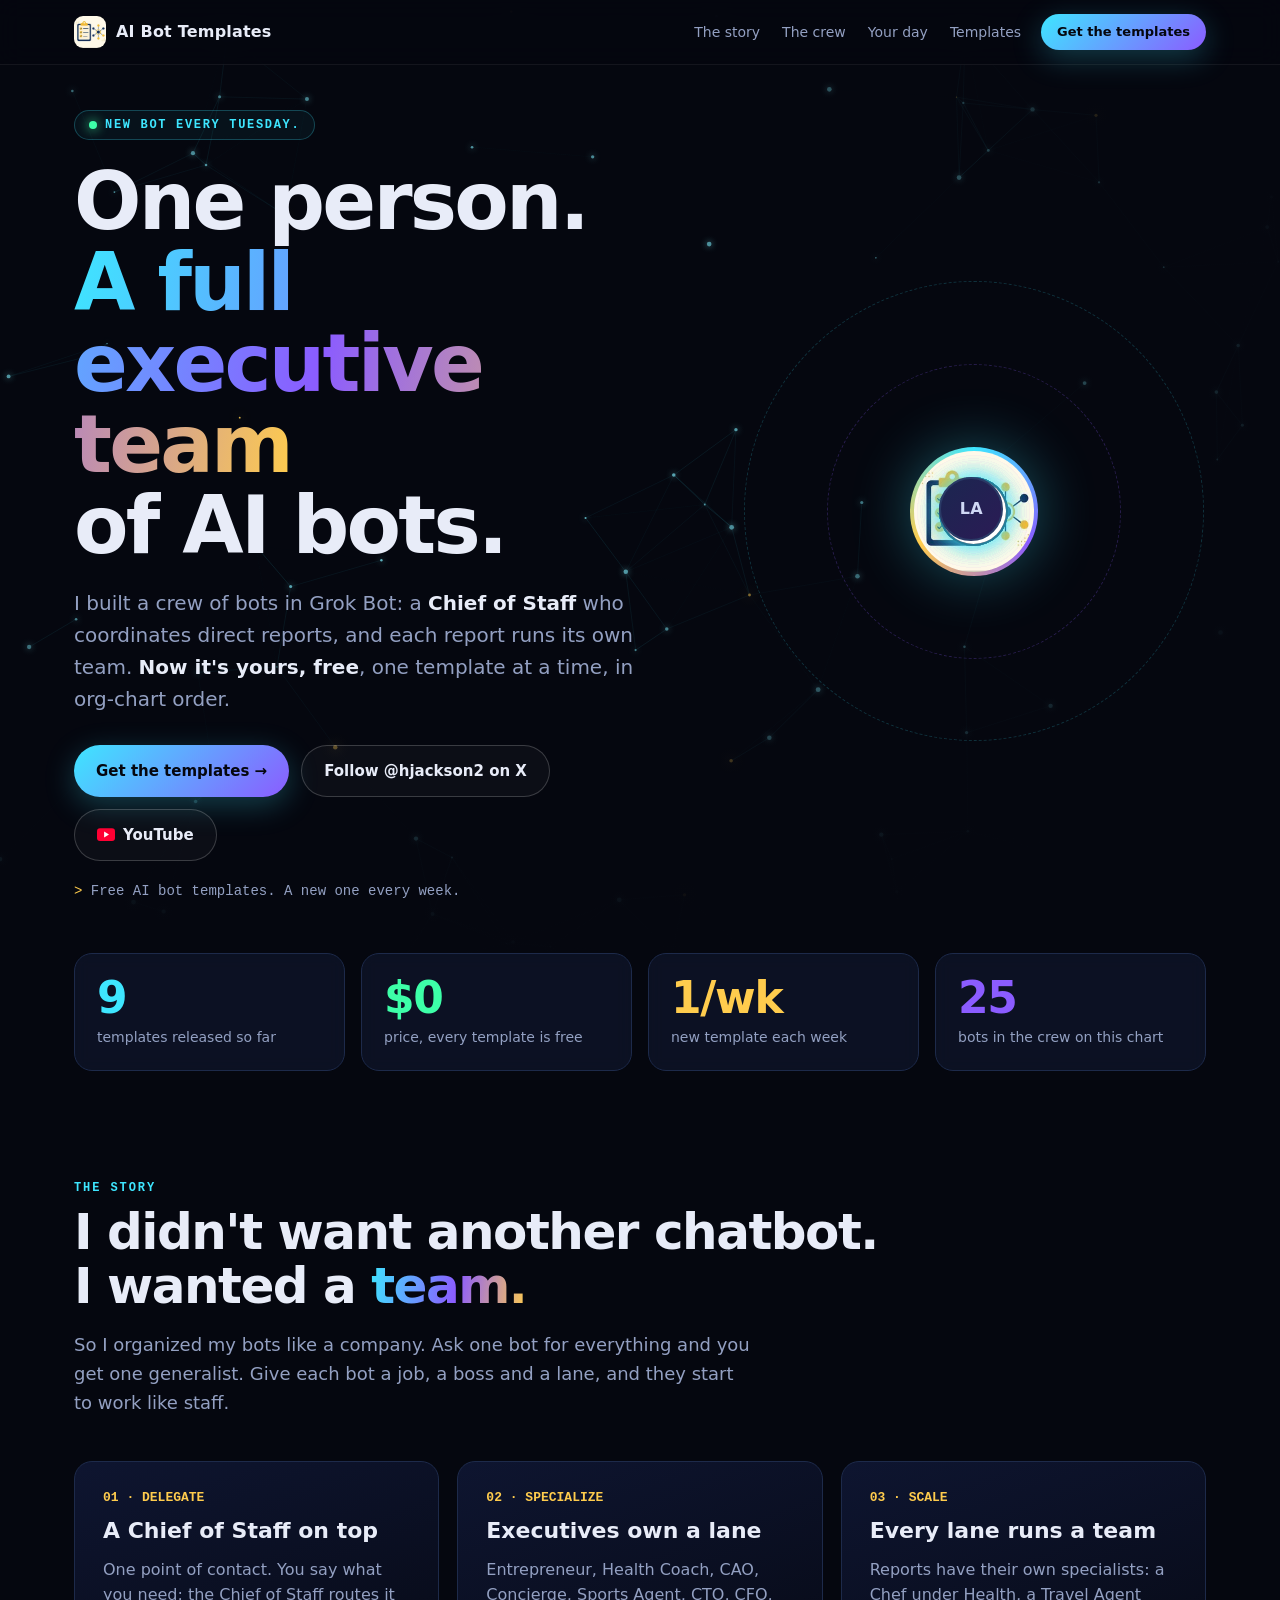
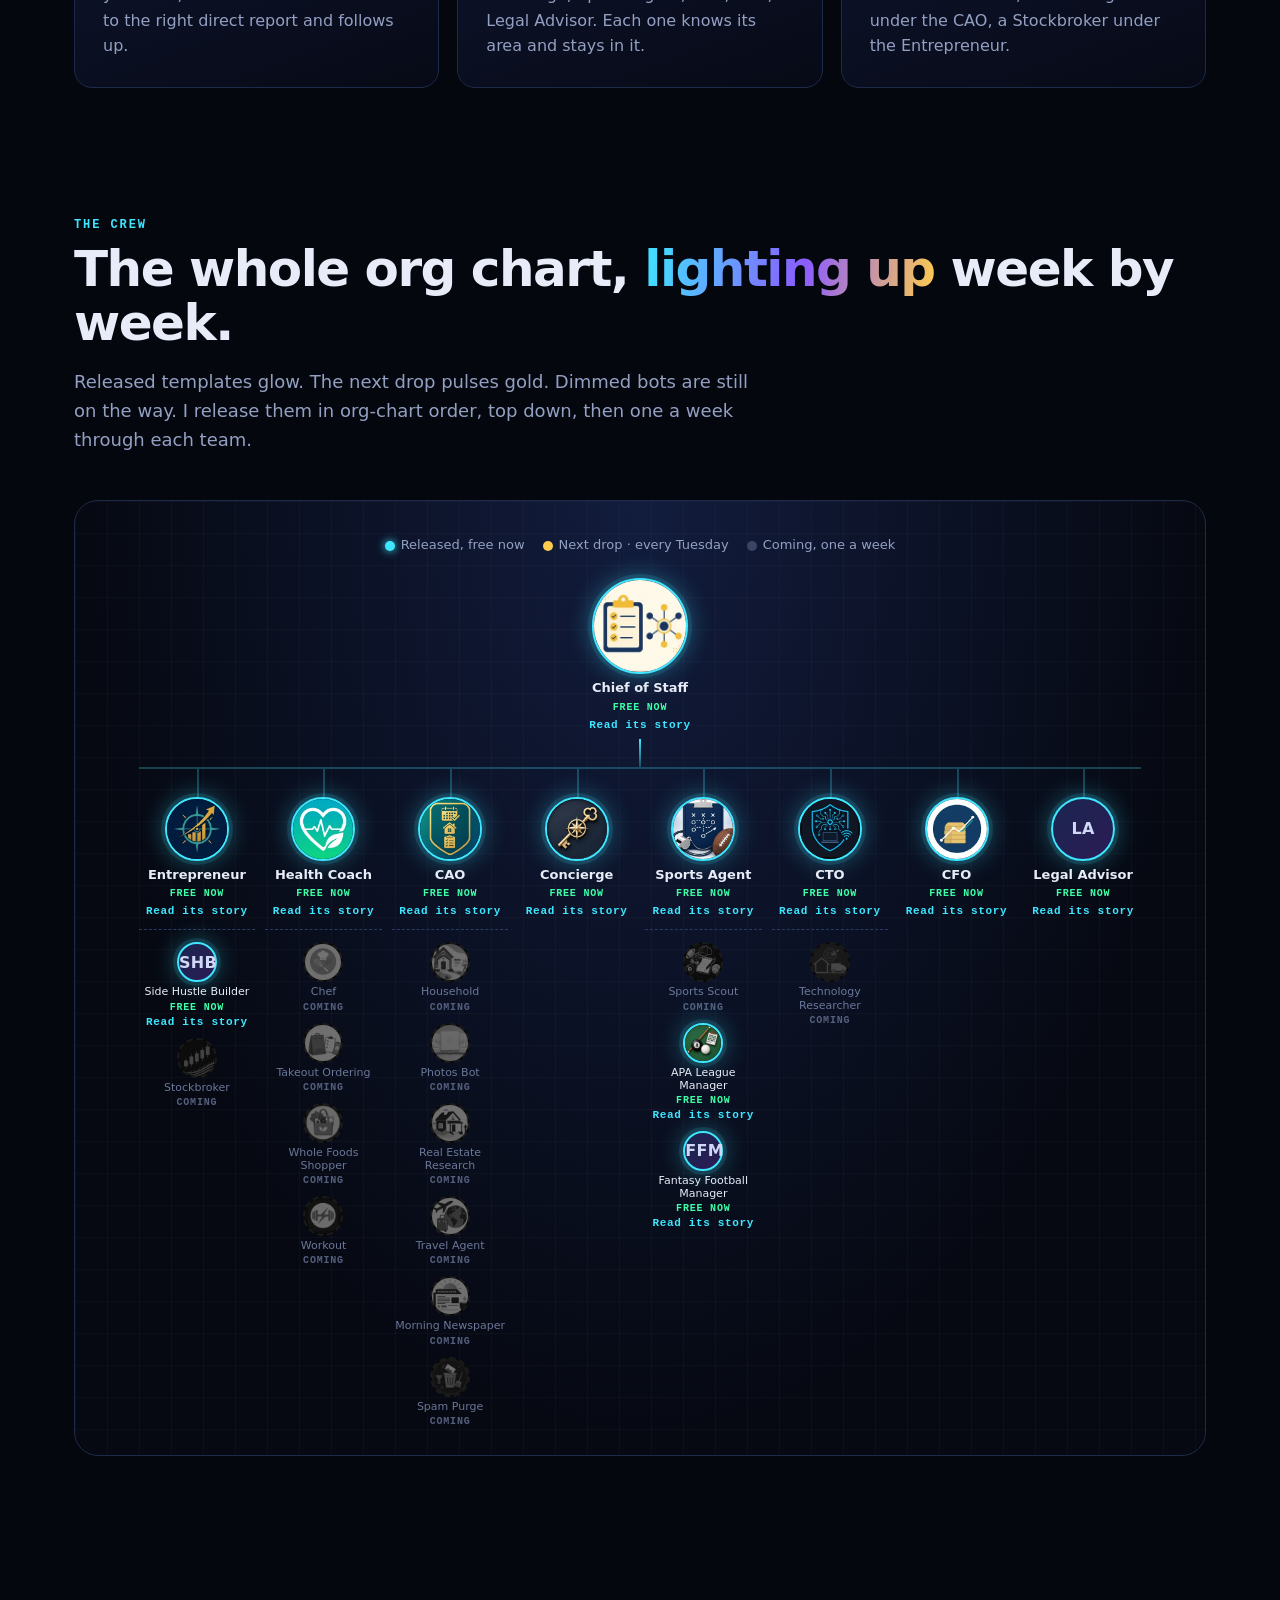
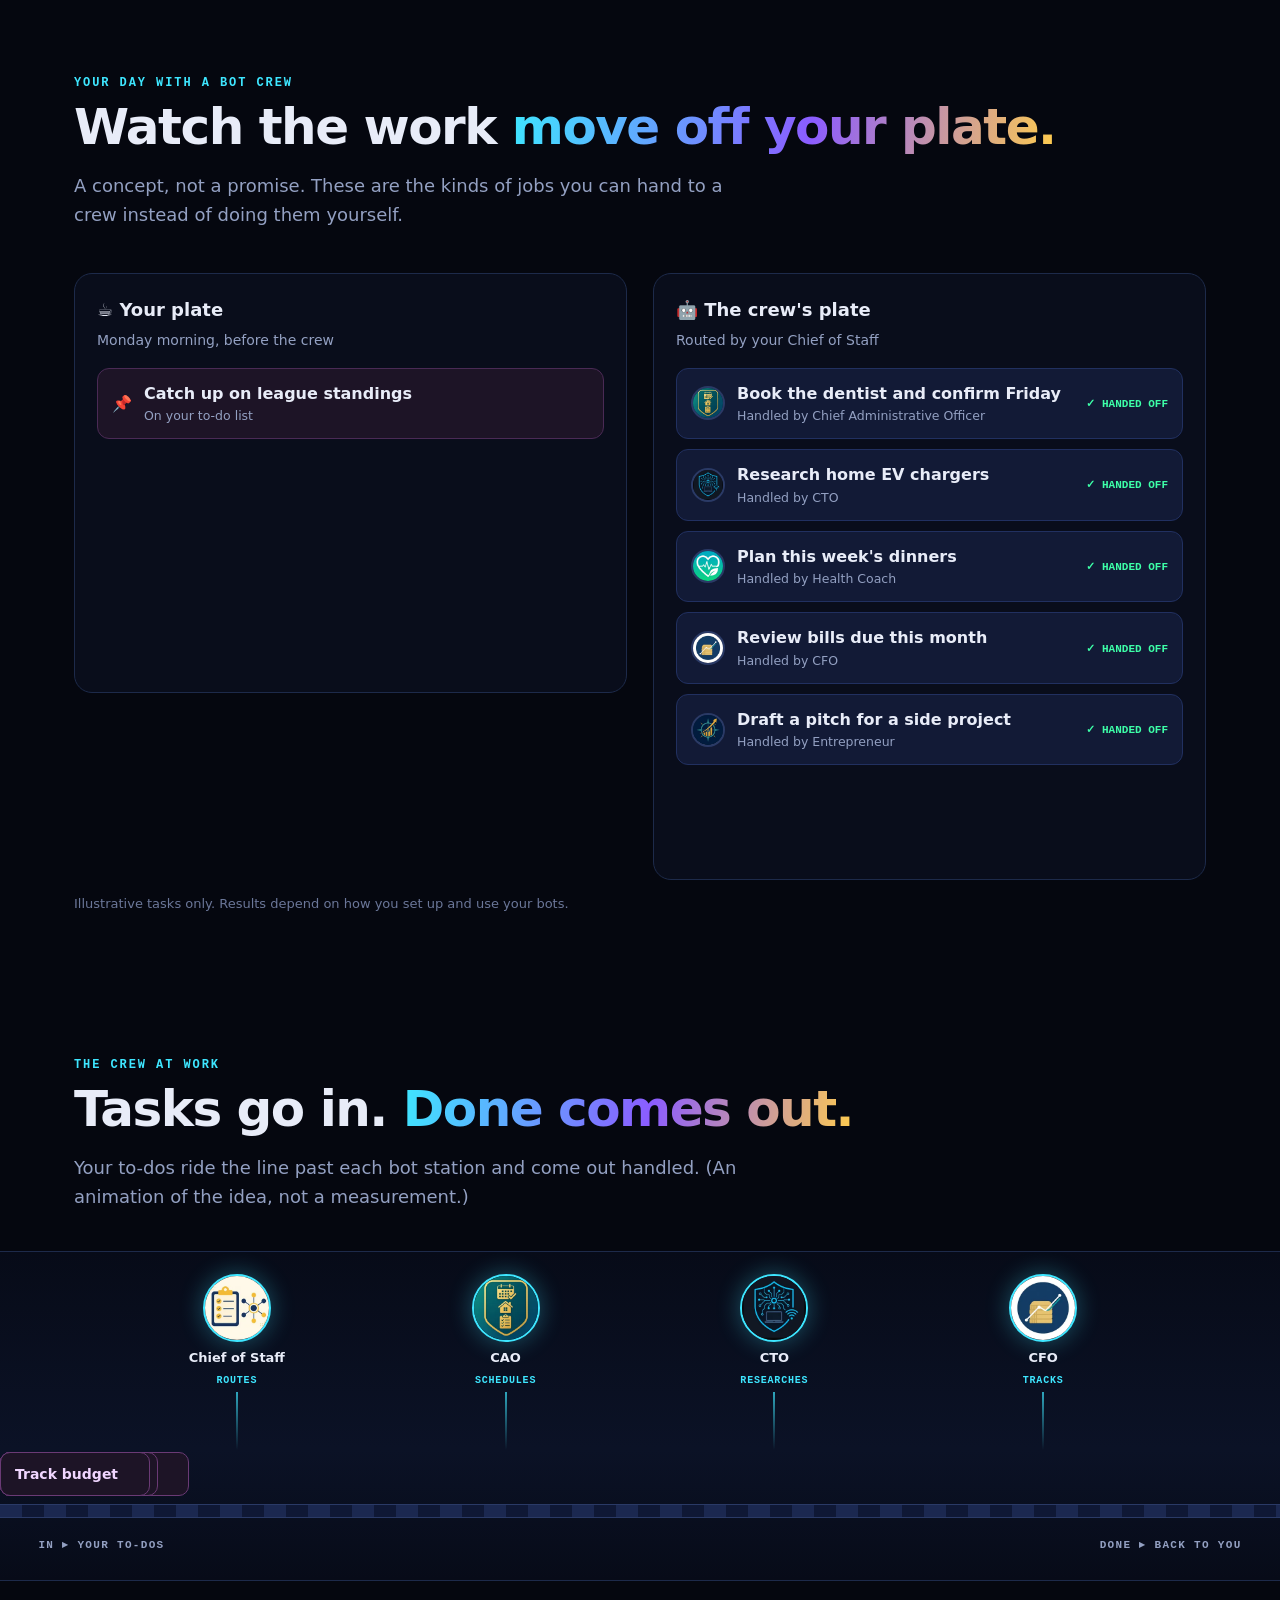
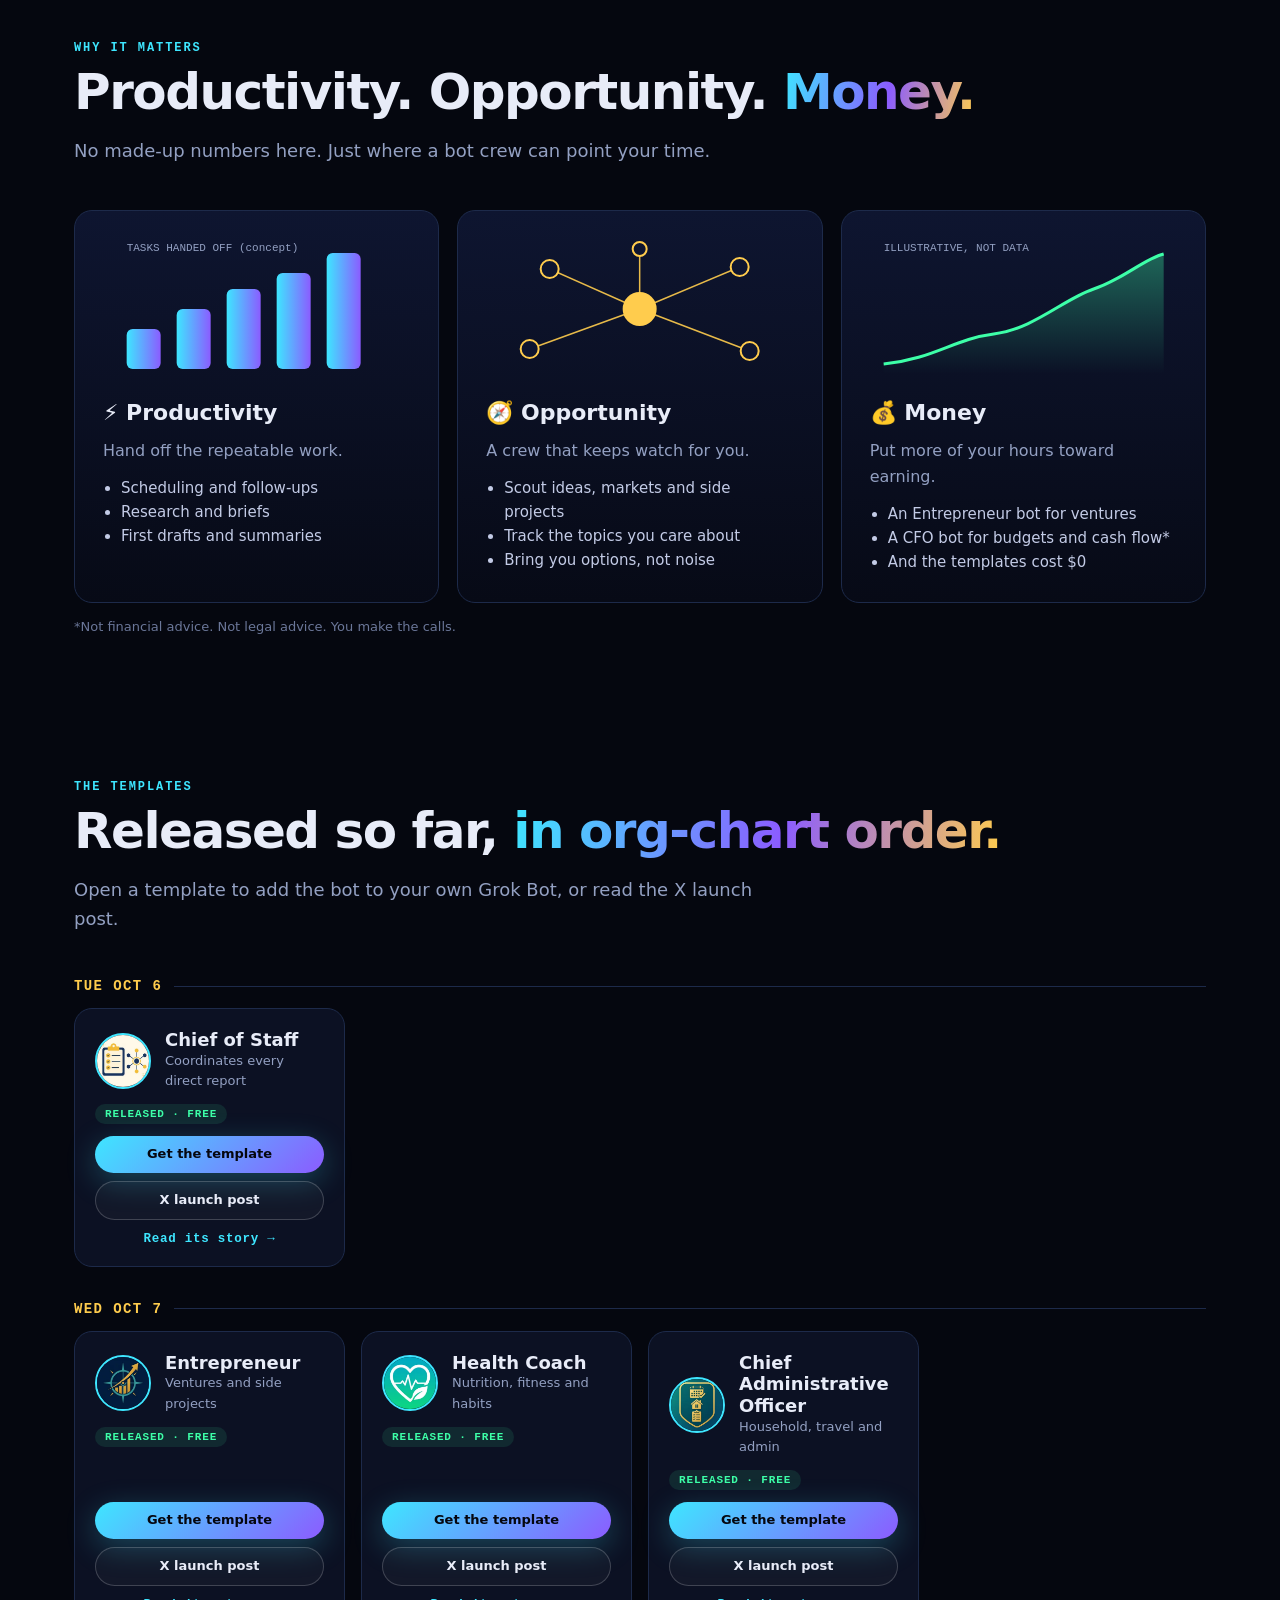
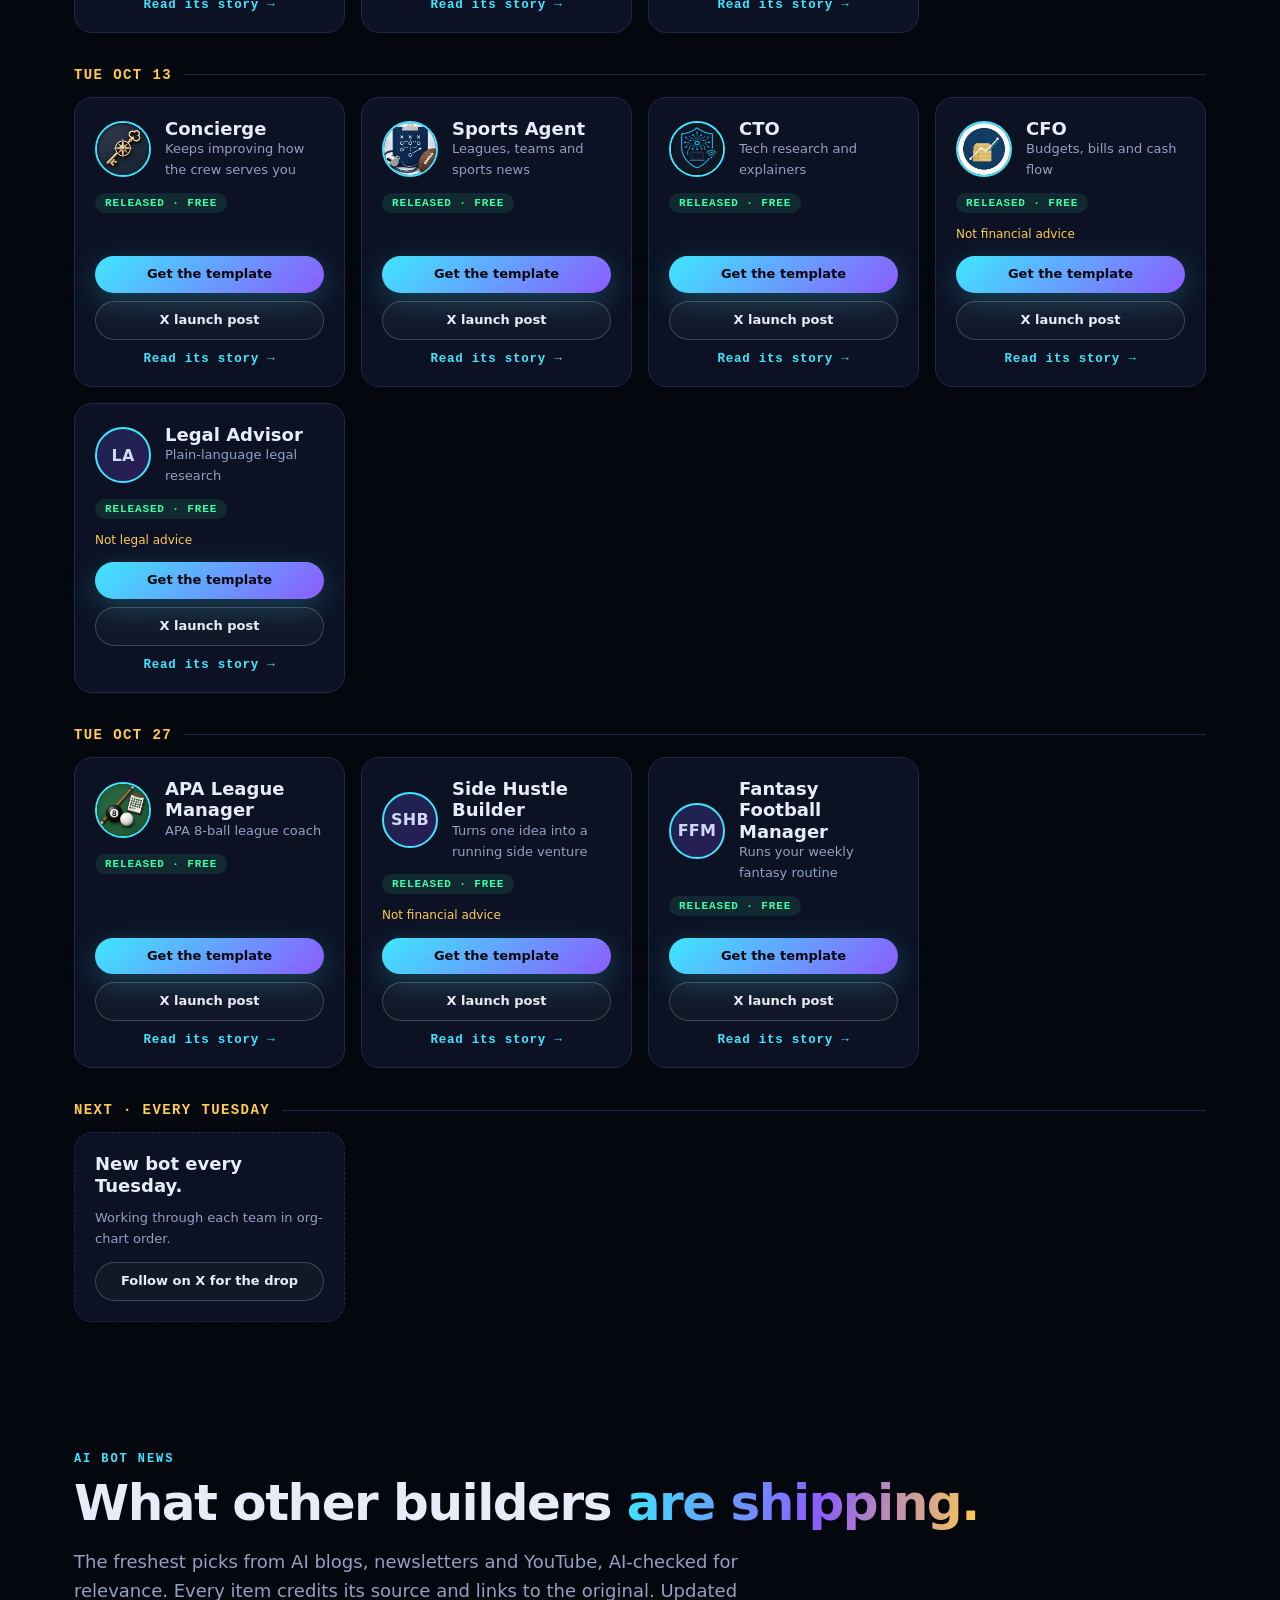
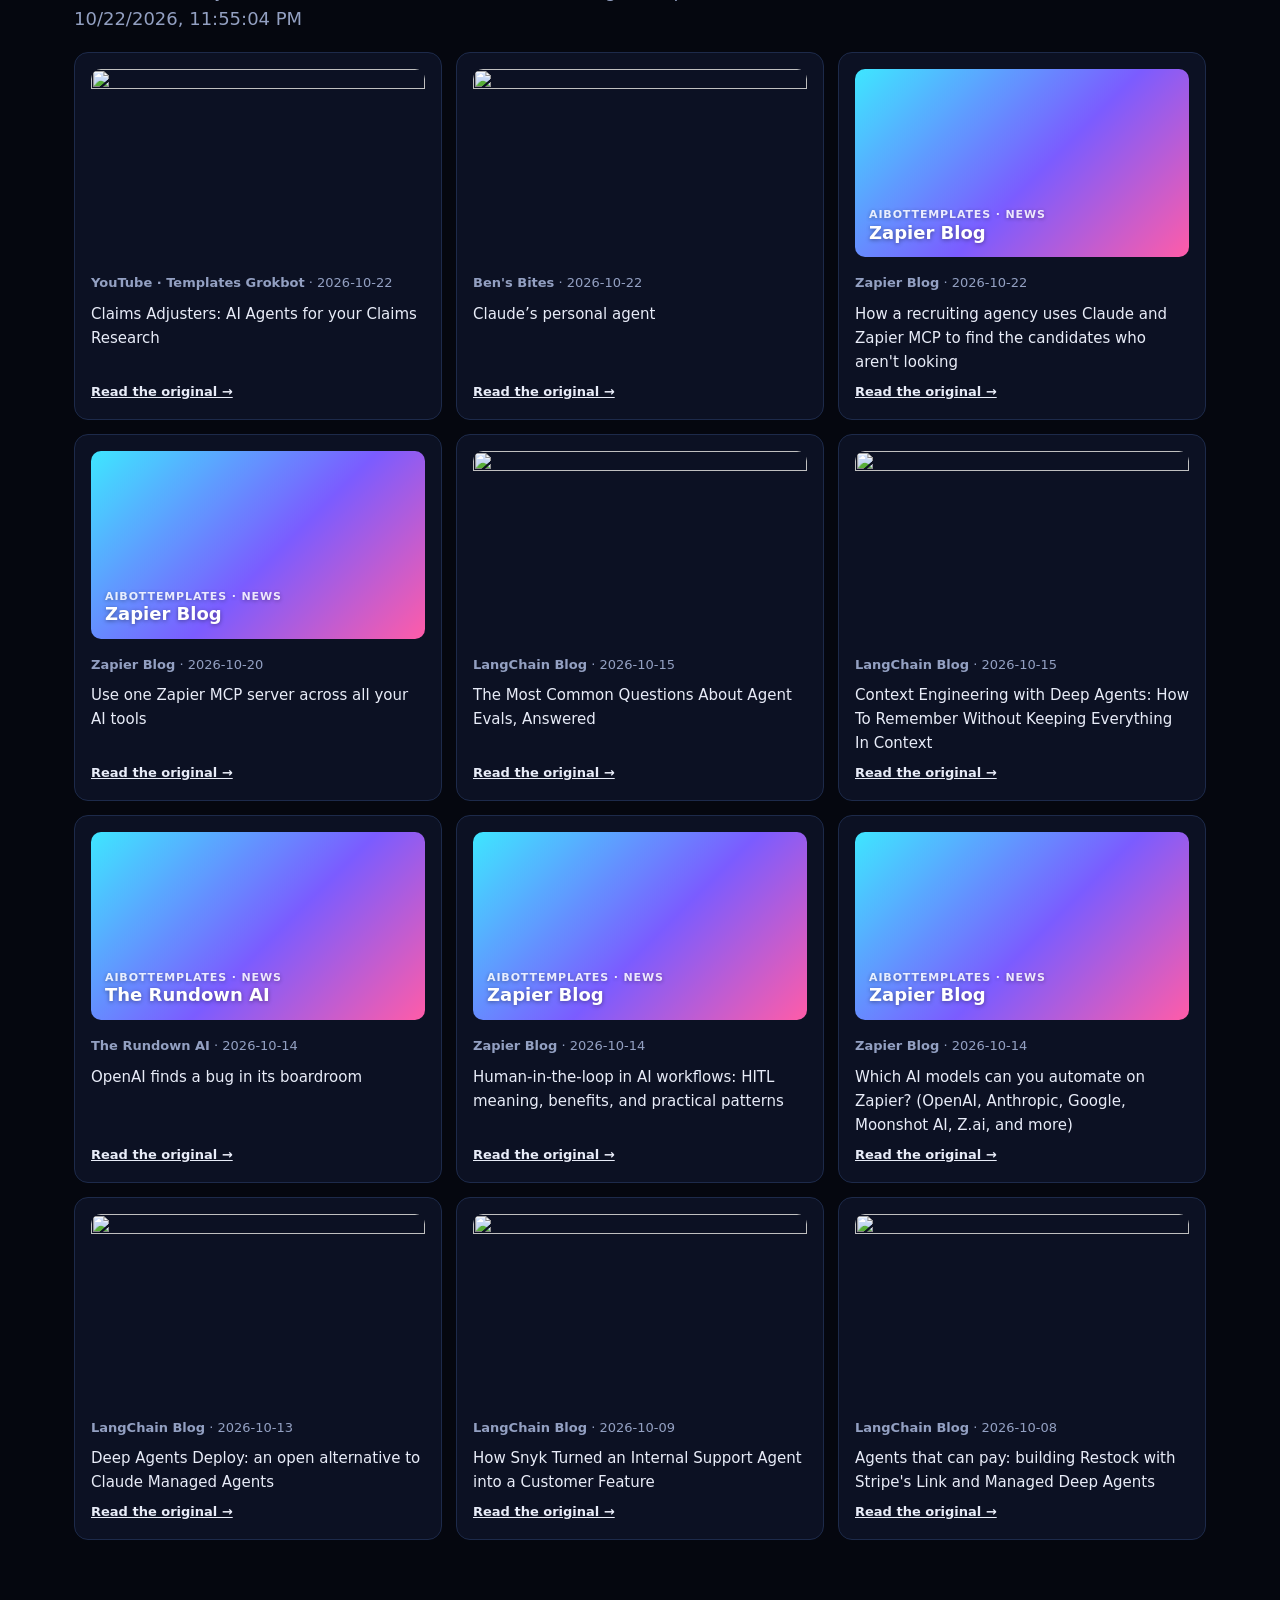
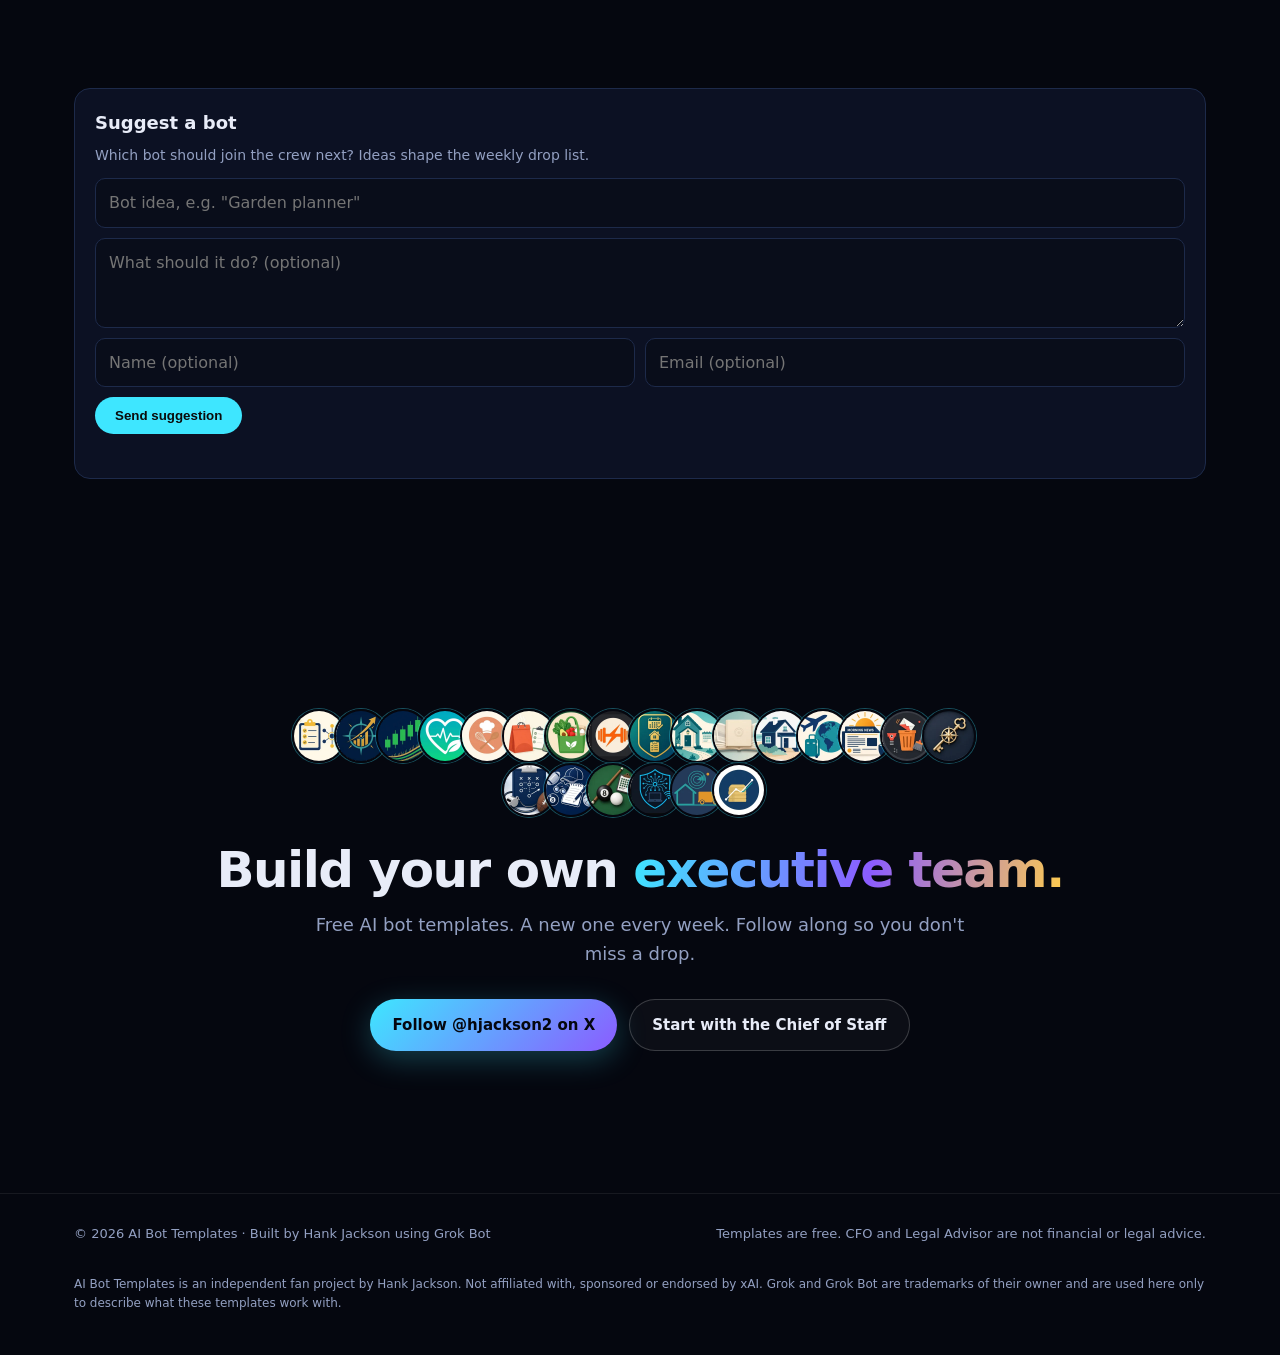
==== commit 28500336: "Remove dead story link" ====
--- a/index.html
+++ b/index.html
@@ -339,7 +339,6 @@
 document.getElementById('crewCount').dataset.count=count;
 // cards
 const groups={};BOTS.forEach(b=>(groups[b.d]=groups[b.d]||[]).push(b));
-const STORY_TILE=`<article class="card story-tile" style="border-color:#3ee6ff80"><div class="top">${av('workout','Workout')}<div><h4>How Hank built his lifting and HIIT app</h4><div class="role">See it in action · Health Coach</div></div></div><span class="pill">Story</span><p style="margin:0;color:var(--mu);font-size:14px">Health Coach and Workout planned it, App Developer built it, and Hank reviewed every version: a lifting and HIIT tracker with live heart rate and a Galaxy Watch companion.</p><a class="storylink" href="stories/health-coach-workout-app.html" aria-label="How Hank built his lifting and HIIT app">Read the story →</a></article>`;
 let dh='';for(const d in groups){dh+=`<div class="drop reveal"><h3>${d}</h3><div class="cards">${groups[d].map(b=>`<article class="card"><div class="top">${av(b.a,b.n)}<div><h4>${b.n}</h4><div class="role">${b.r}</div></div></div><span class="pill">Released · free</span>${b.x?`<span class="disc">${b.x}</span>`:''}<div class="row"><a class="btn p sm" href="https://x.ai/bot/${b.u}" rel="noopener" aria-label="Get the ${b.n} template">Get the template</a><a class="btn g sm" href="https://x.com/hjackson2/status/${b.p}" rel="noopener" aria-label="${b.n} X launch post">X launch post</a></div><a class="storylink" href="bots/${SLUG[b.n]}/" aria-label="Read the ${b.n} story">Read its story →</a></article>`).join('')}</div></div>`}
 dh+=`<div class="drop reveal"><h3>Next · every Tuesday</h3><div class="cards"><article class="card" style="border-style:dashed;justify-content:center"><h4>New bot every Tuesday.</h4><div class="role">Working through each team in org-chart order.</div><div class="row"><a class="btn g sm" href="https://x.com/hjackson2" rel="noopener">Follow on X for the drop</a></div></article></div></div>`;
 document.getElementById('drops').innerHTML=dh;
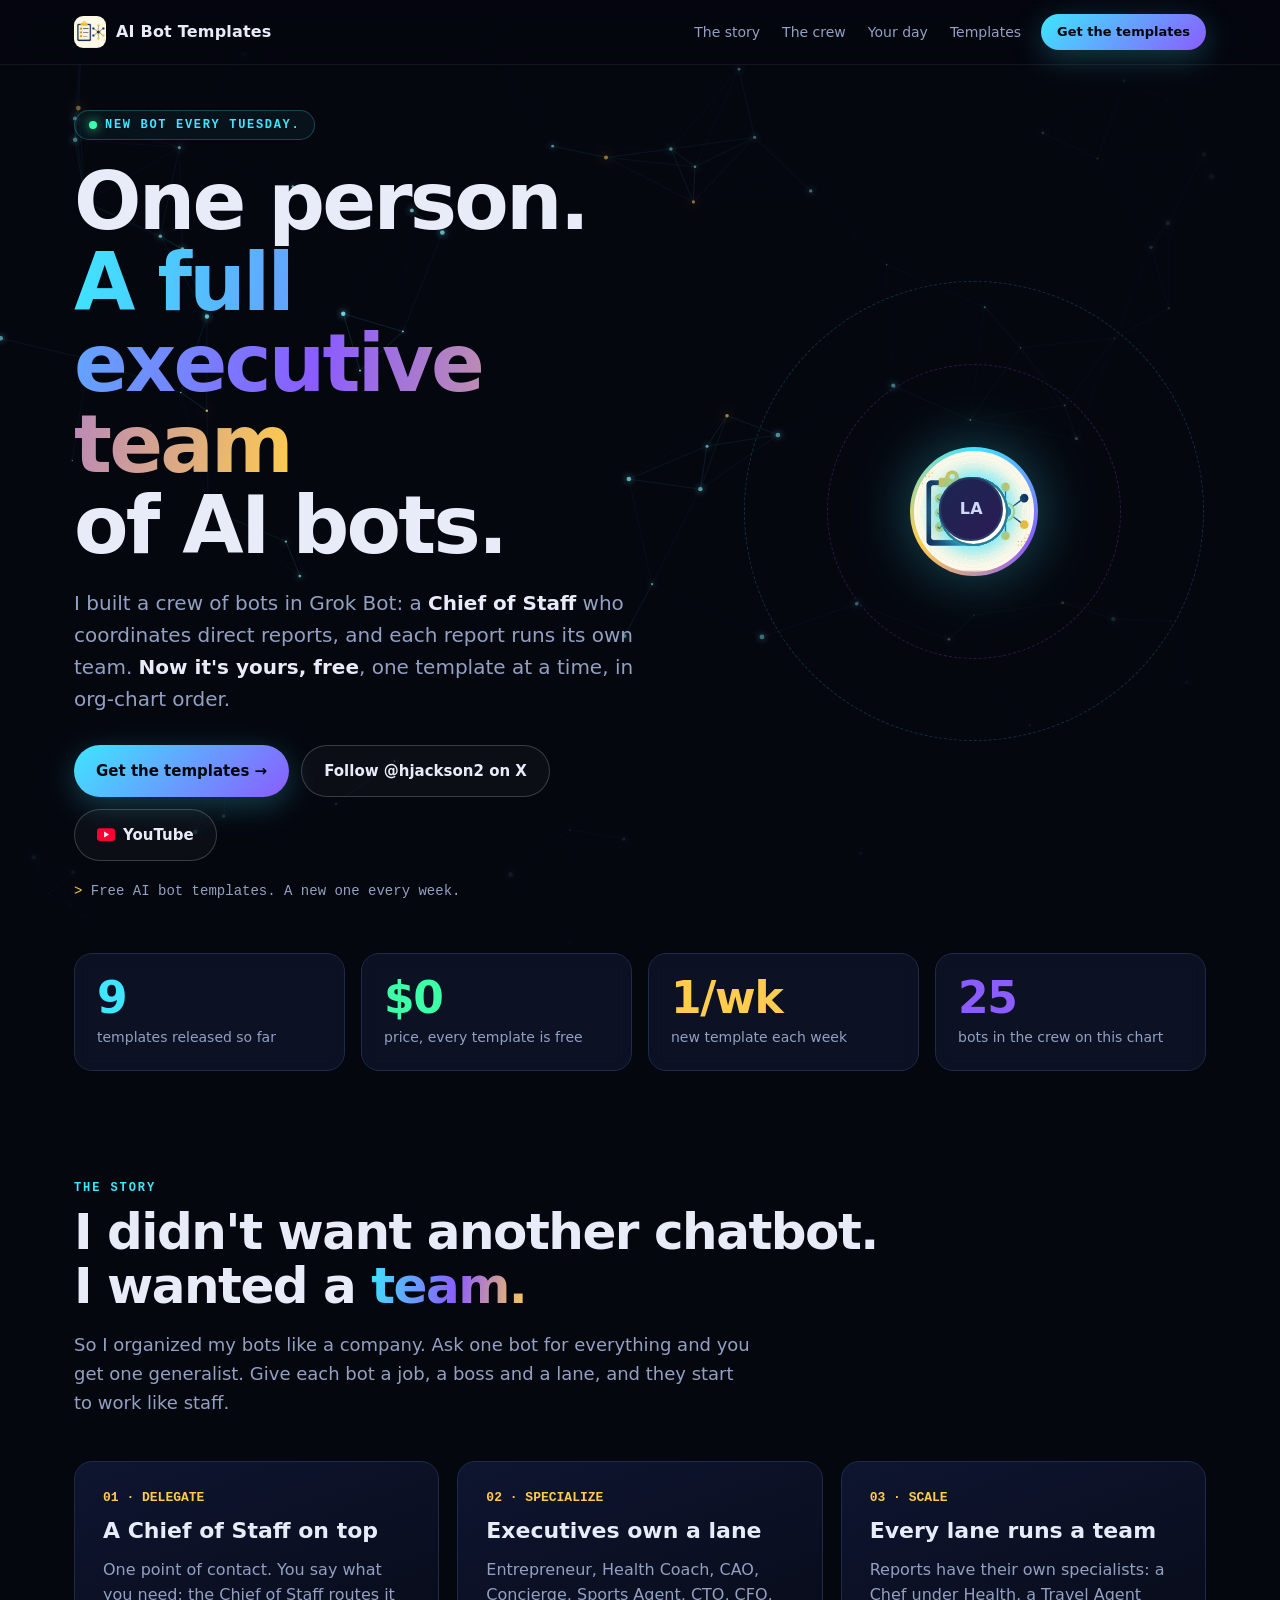
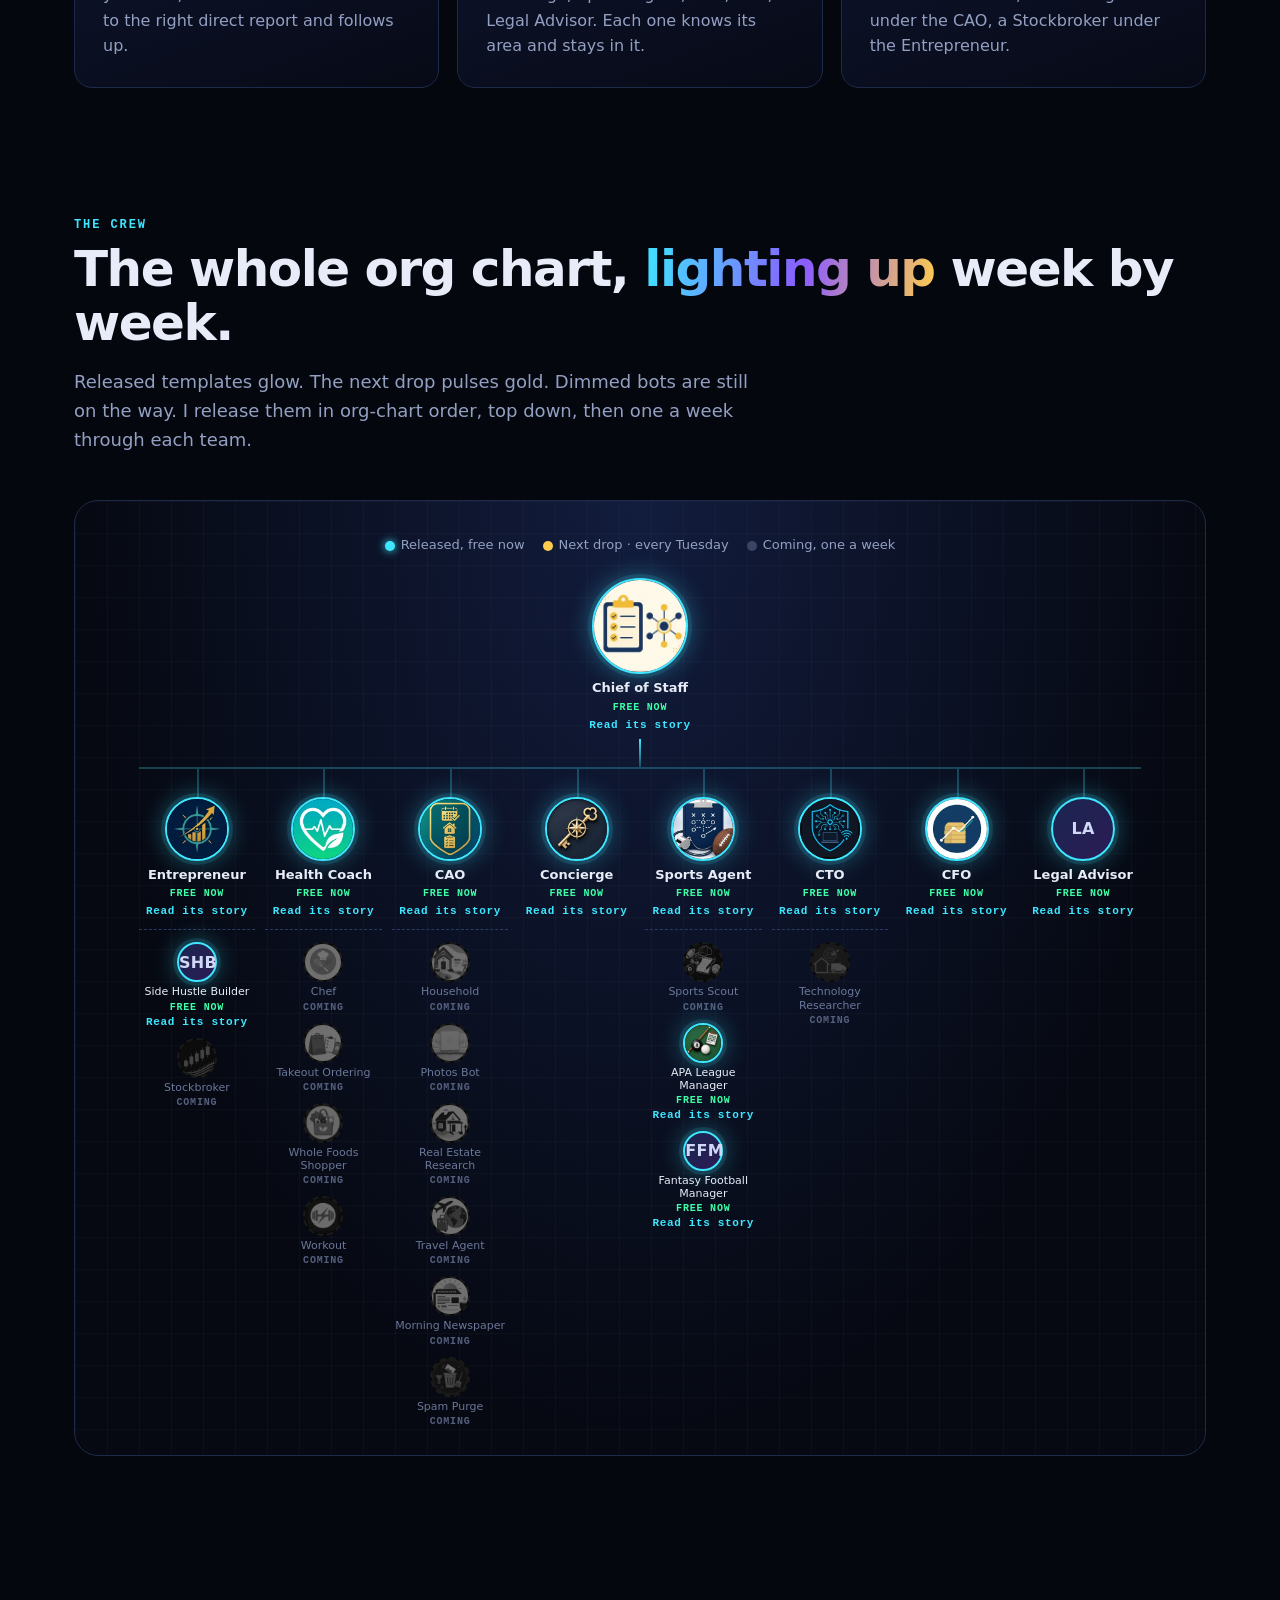
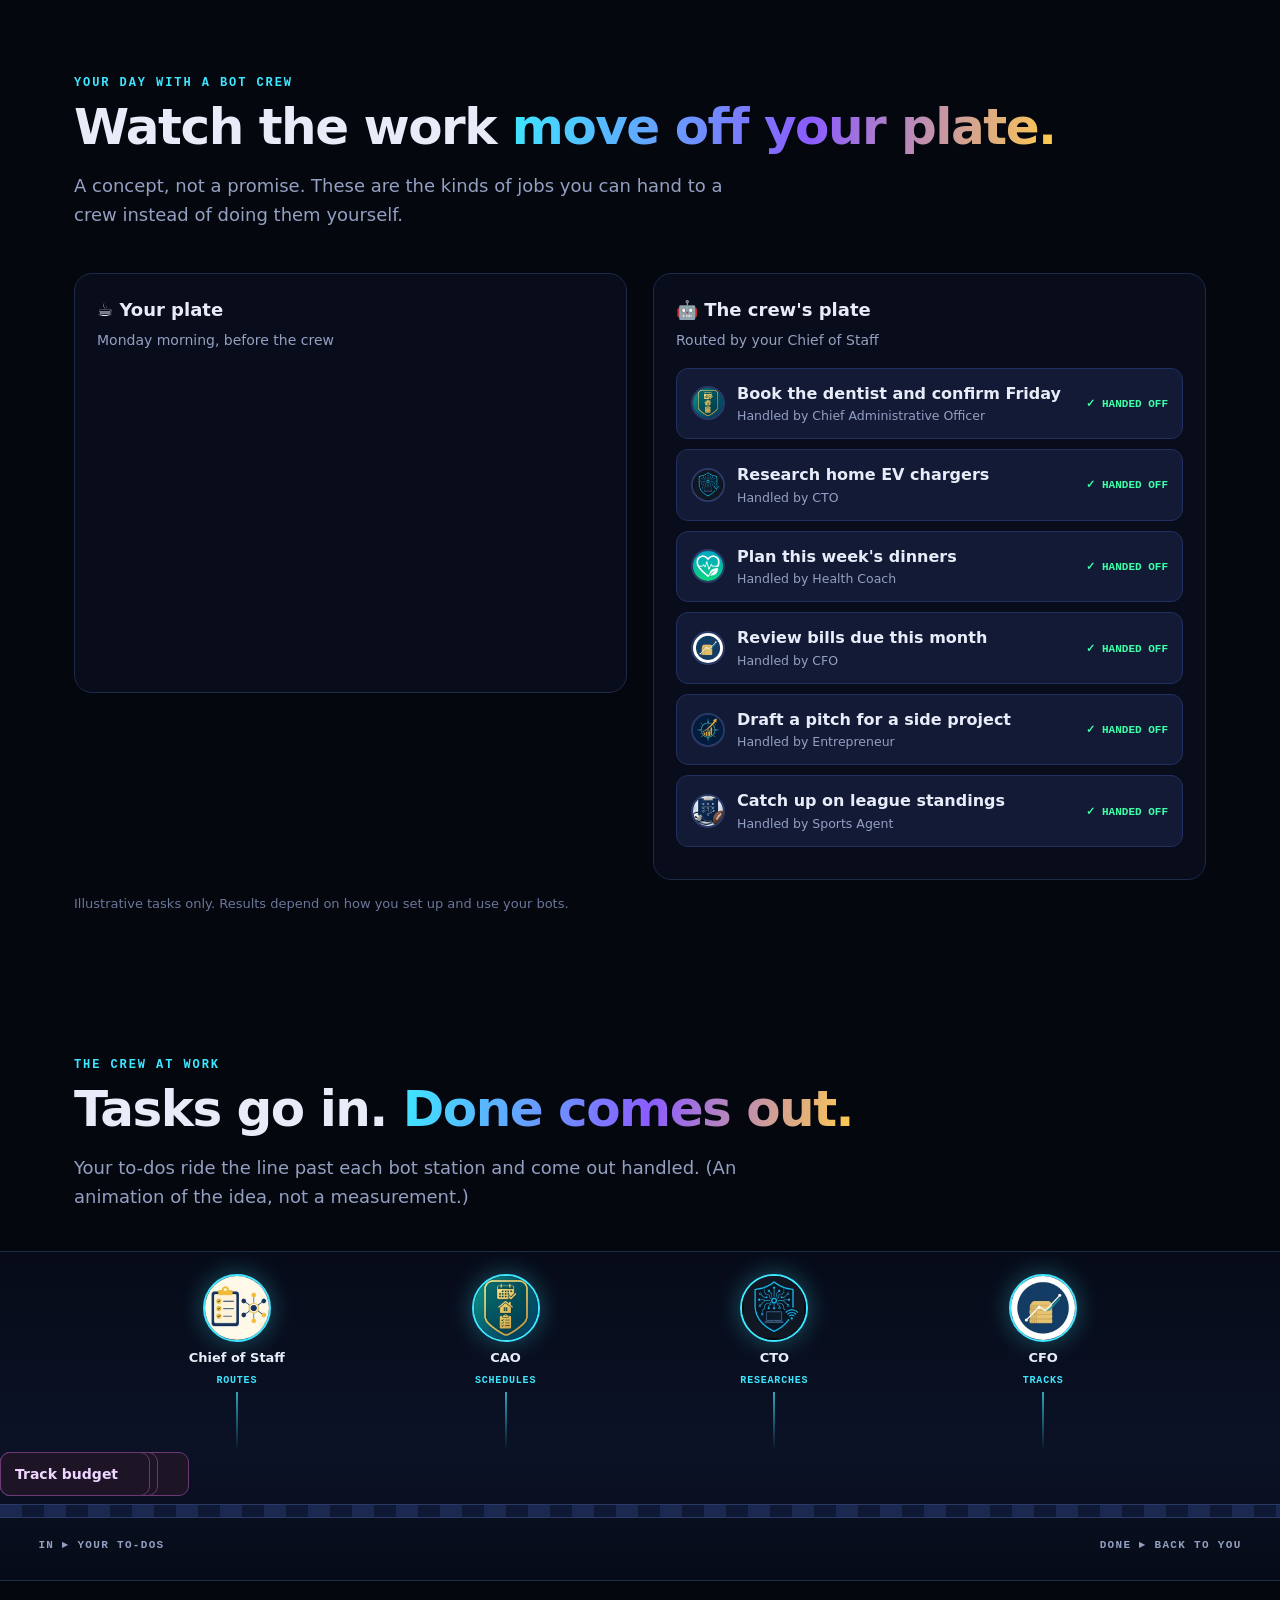
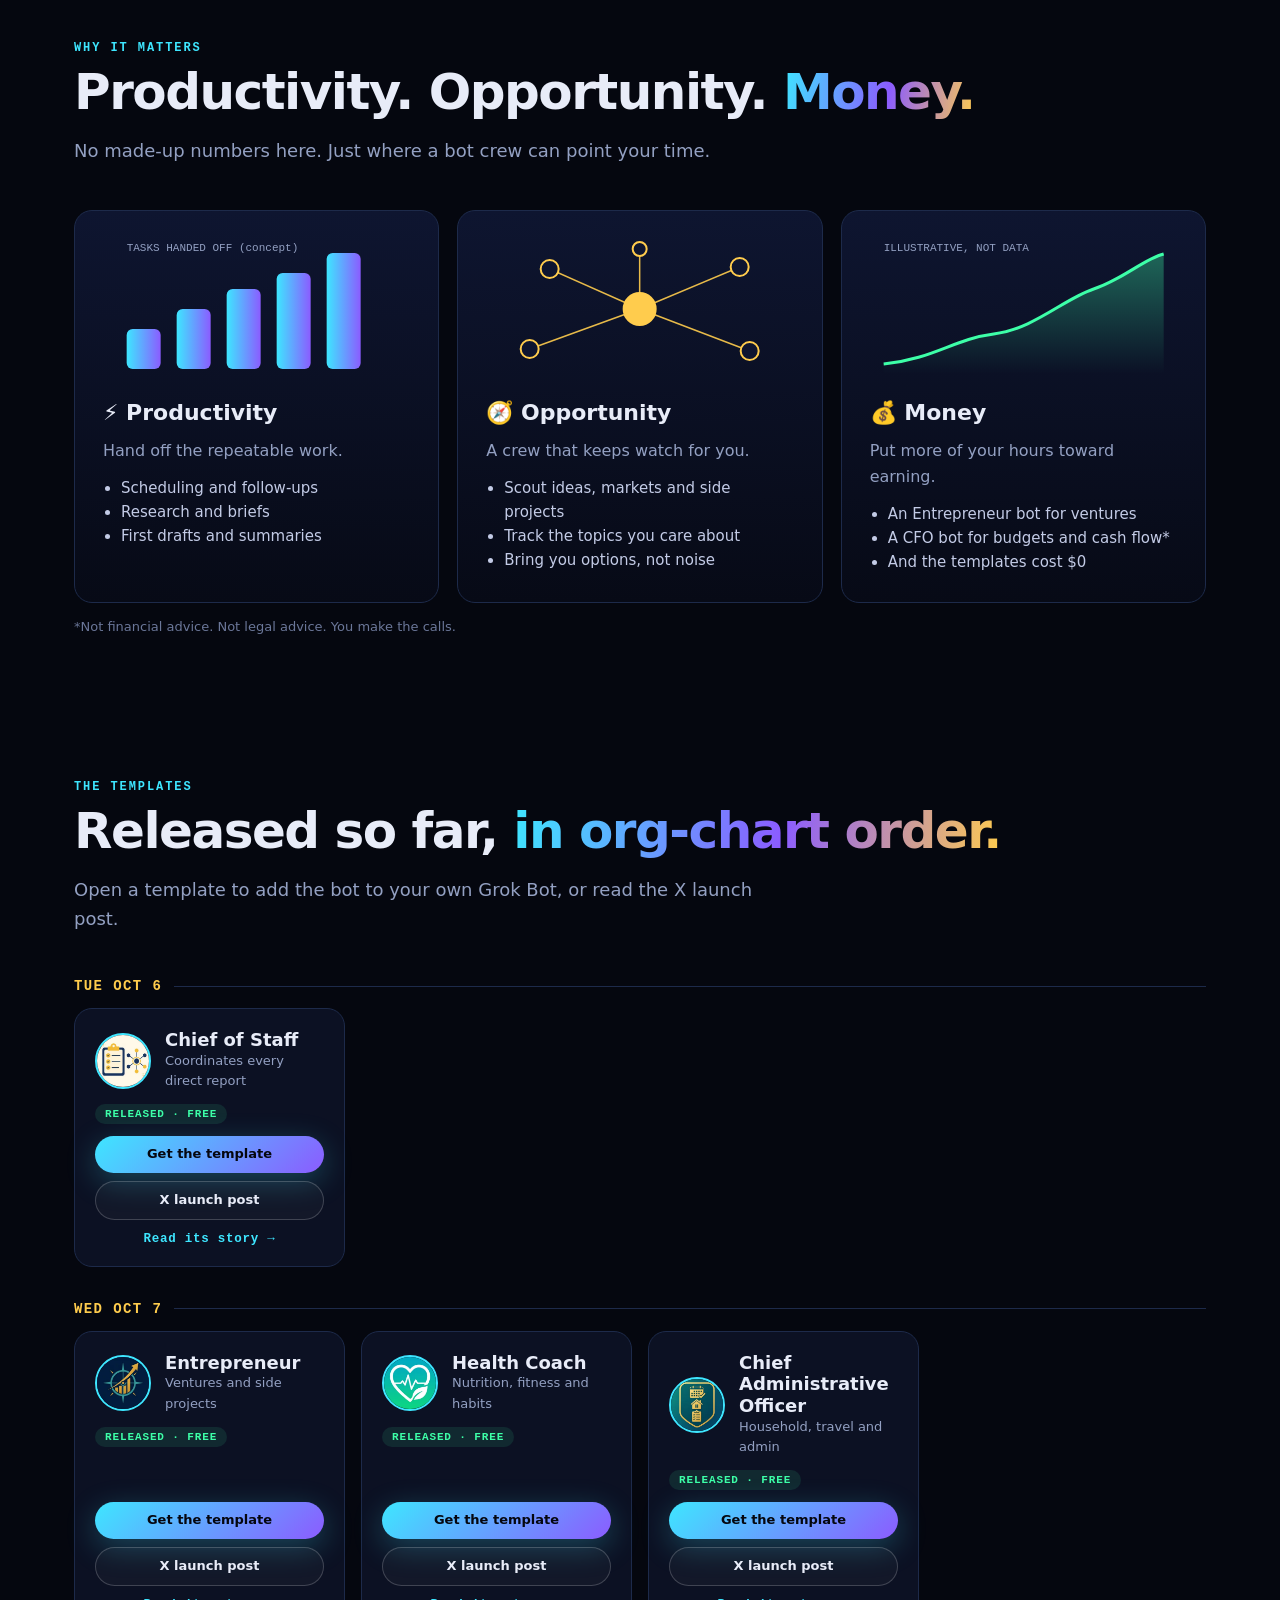
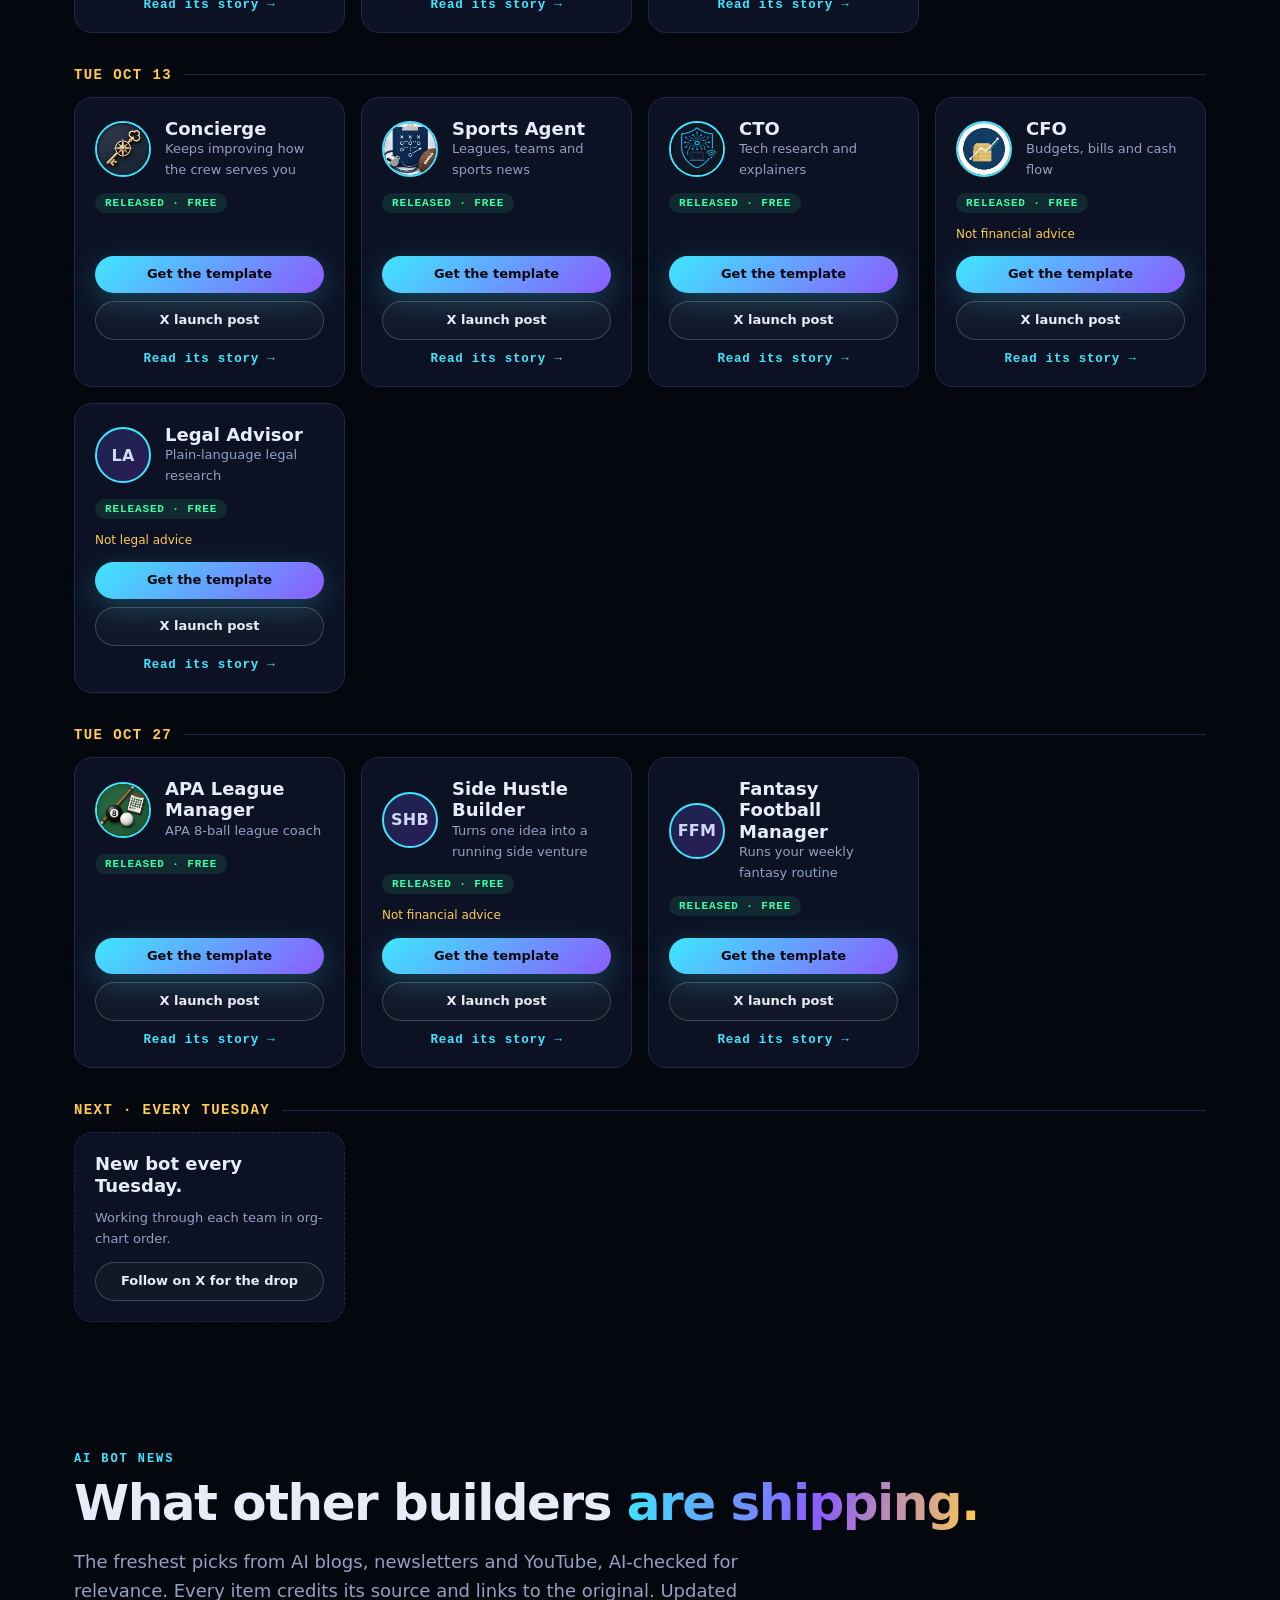
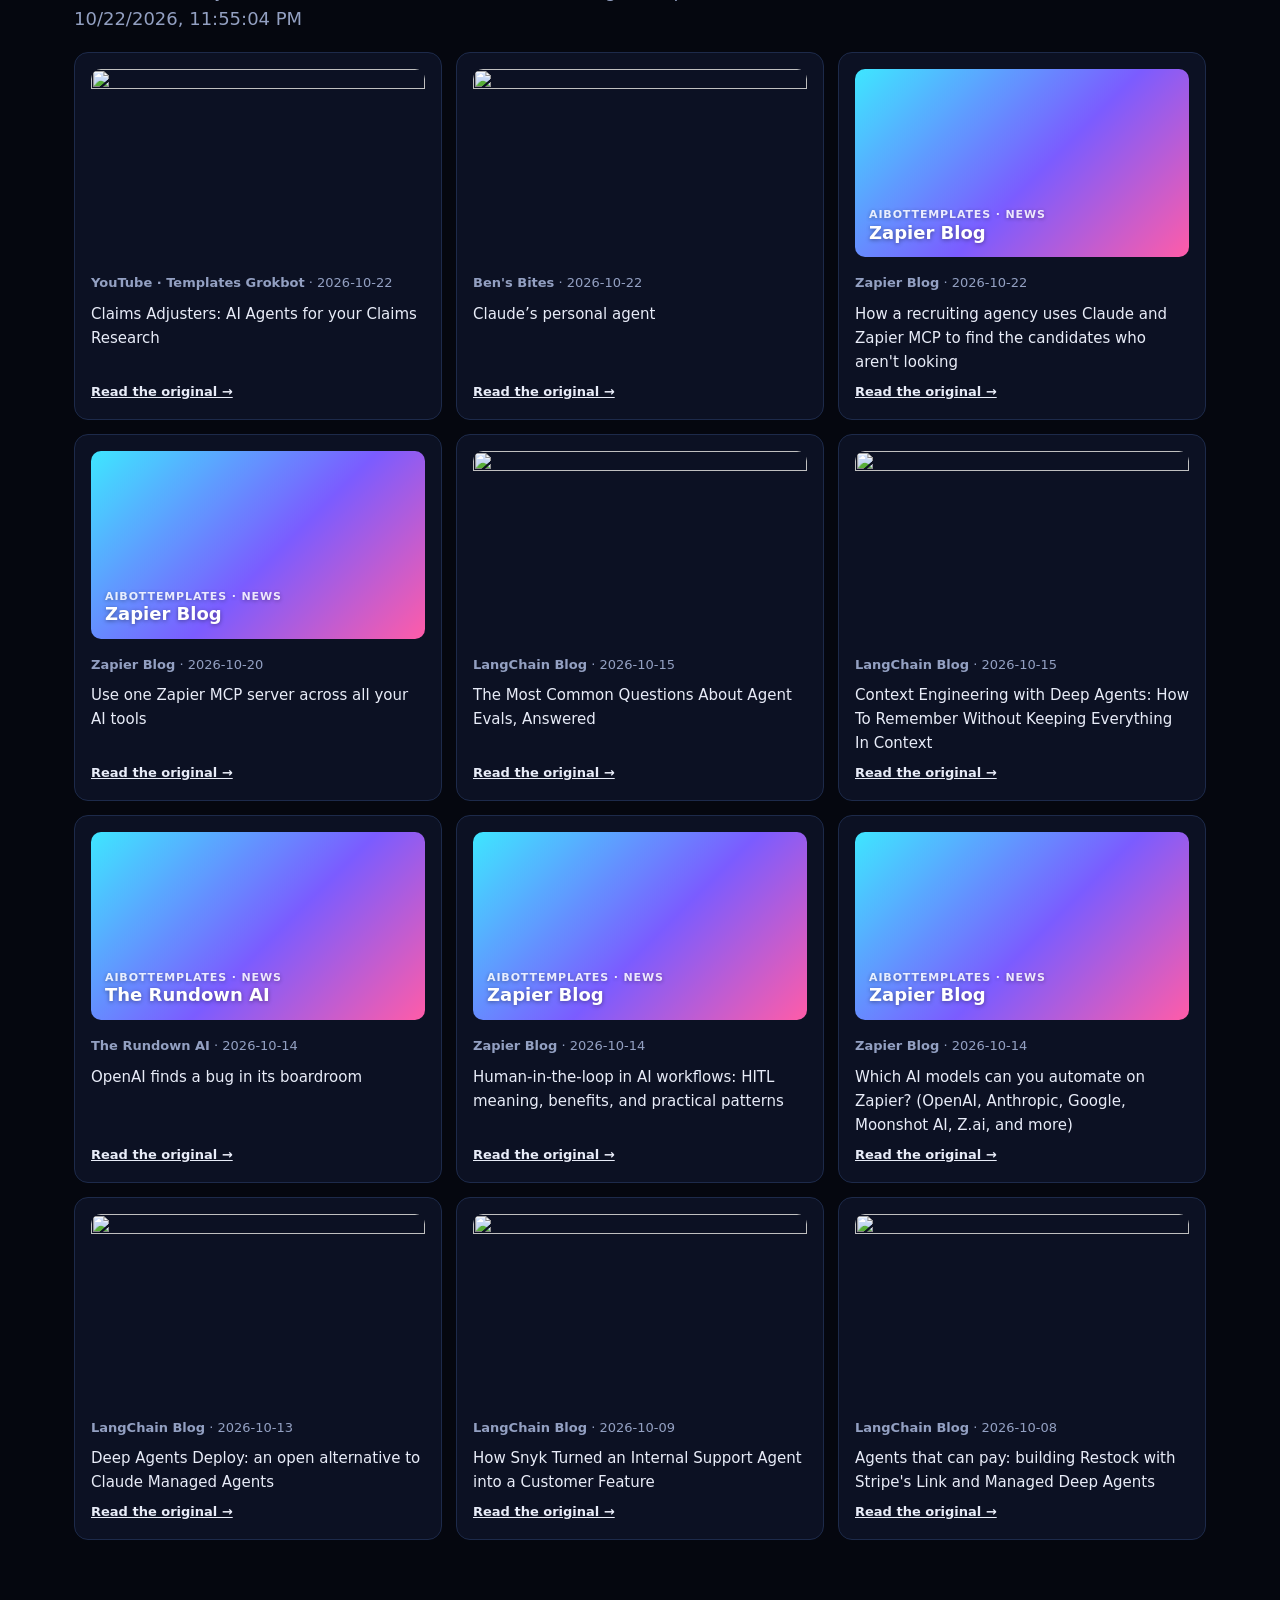
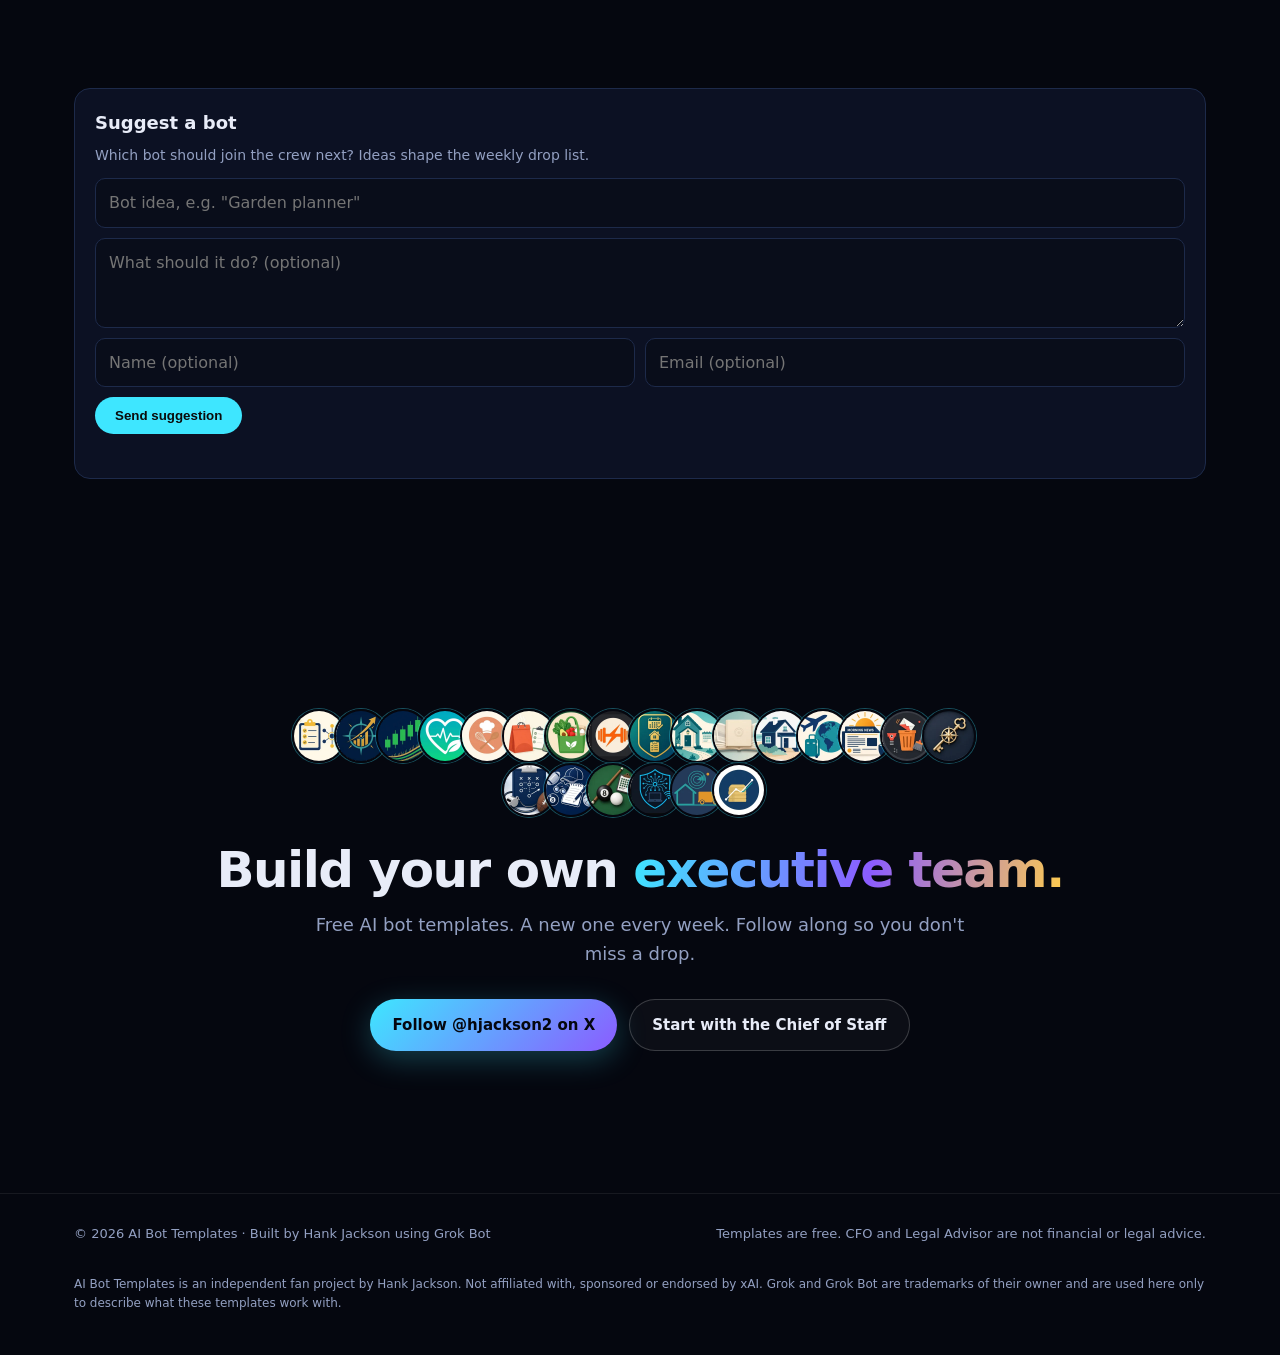
==== commit 60216790: "Add Cloudflare Web Analytics beacon" ====
--- a/index.html
+++ b/index.html
@@ -373,5 +373,6 @@
 <script>/* YouTube slots: set data-yt-id on .yt-slot to show; hidden while empty */
 document.querySelectorAll('.yt-slot').forEach(function(s){var id=(s.dataset.ytId||'').trim();if(!/^[\w-]{11}$/.test(id)){s.hidden=true;return;}s.hidden=false;s.querySelector('.yt-frame').innerHTML='<iframe src="https://www.youtube-nocookie.com/embed/'+id+'" title="'+(s.dataset.title||'Walkthrough video')+'" loading="lazy" allow="accelerometer;encrypted-media;picture-in-picture" allowfullscreen style="position:absolute;inset:0;width:100%;height:100%;border:0"></iframe>';});
 document.querySelectorAll('.yt-channel').forEach(function(a){if(!a.dataset.live)a.hidden=true;});</script>
+<!-- Cloudflare Web Analytics --><script type='module' src='https://static.cloudflareinsights.com/beacon.min.js' data-cf-beacon='{"token": "3c69864318694514938088a33fb11db5"}'></script><!-- End Cloudflare Web Analytics -->
 </body>
 </html>
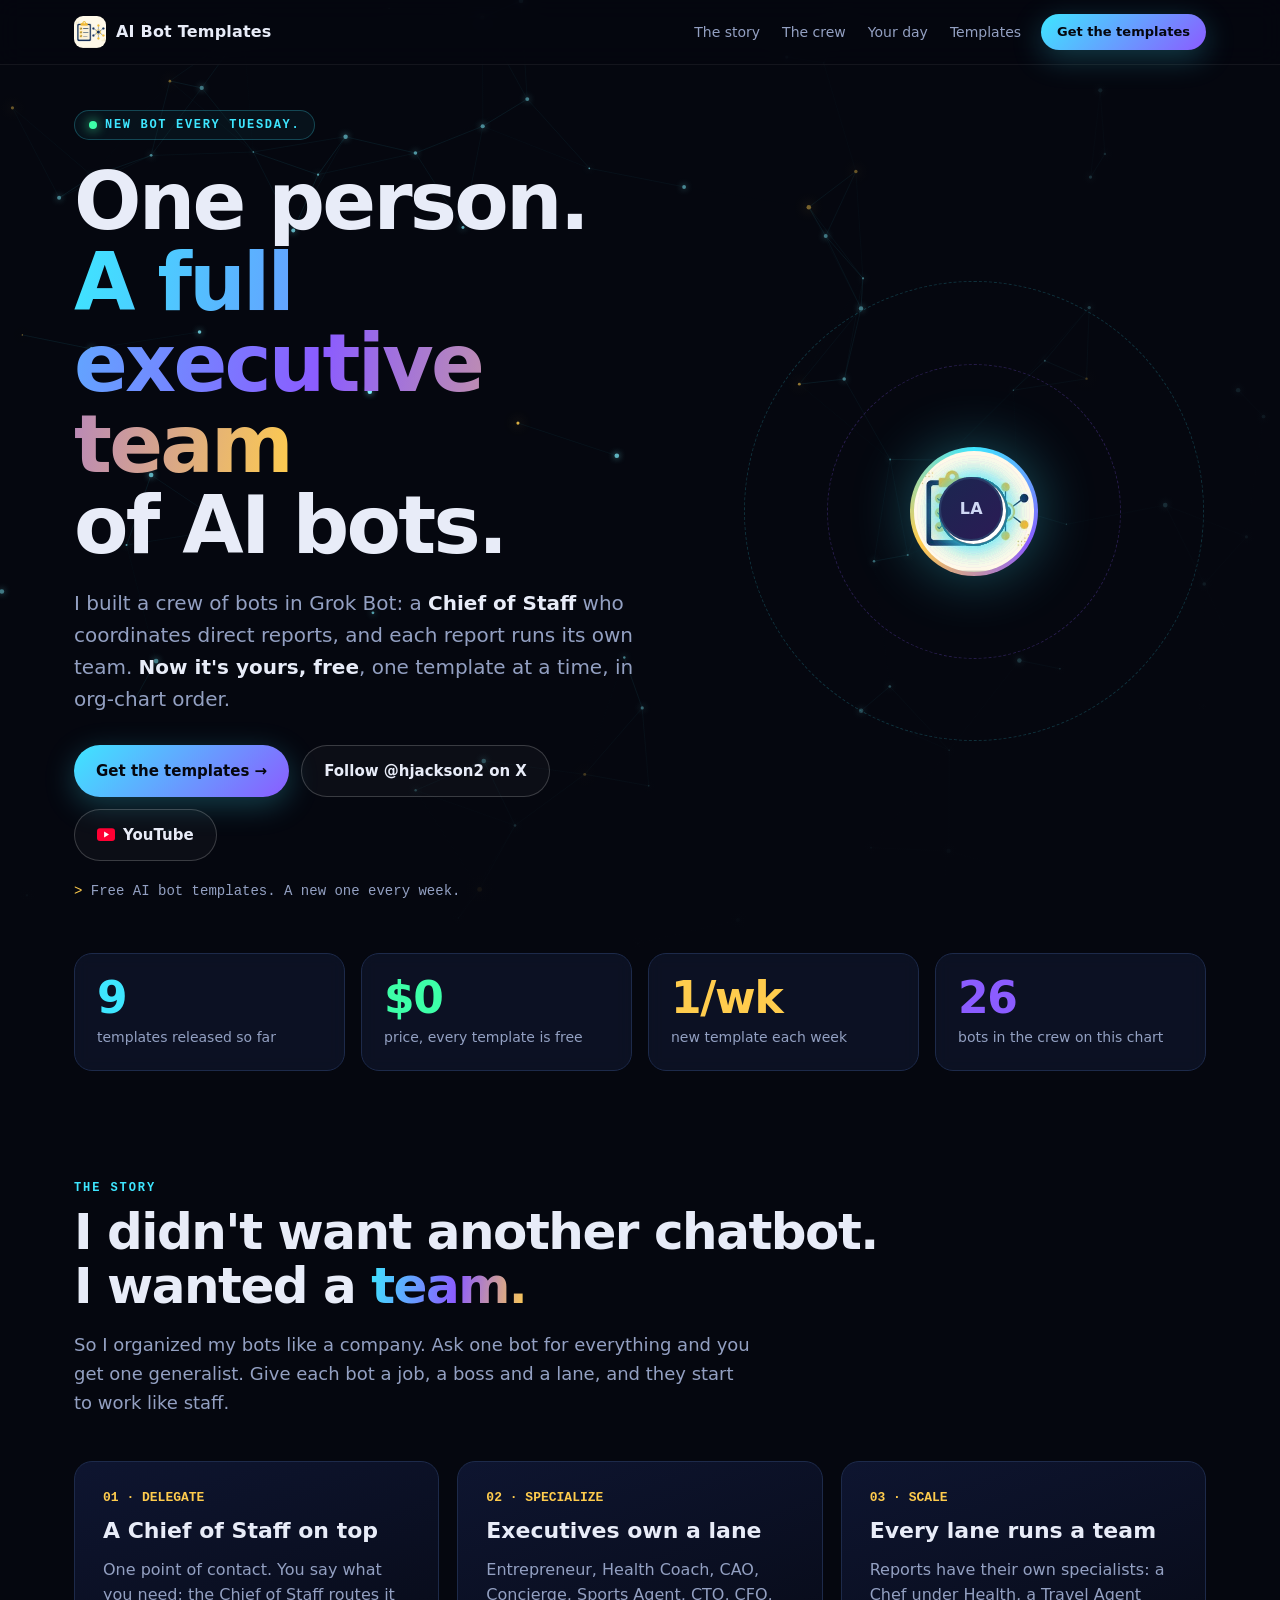
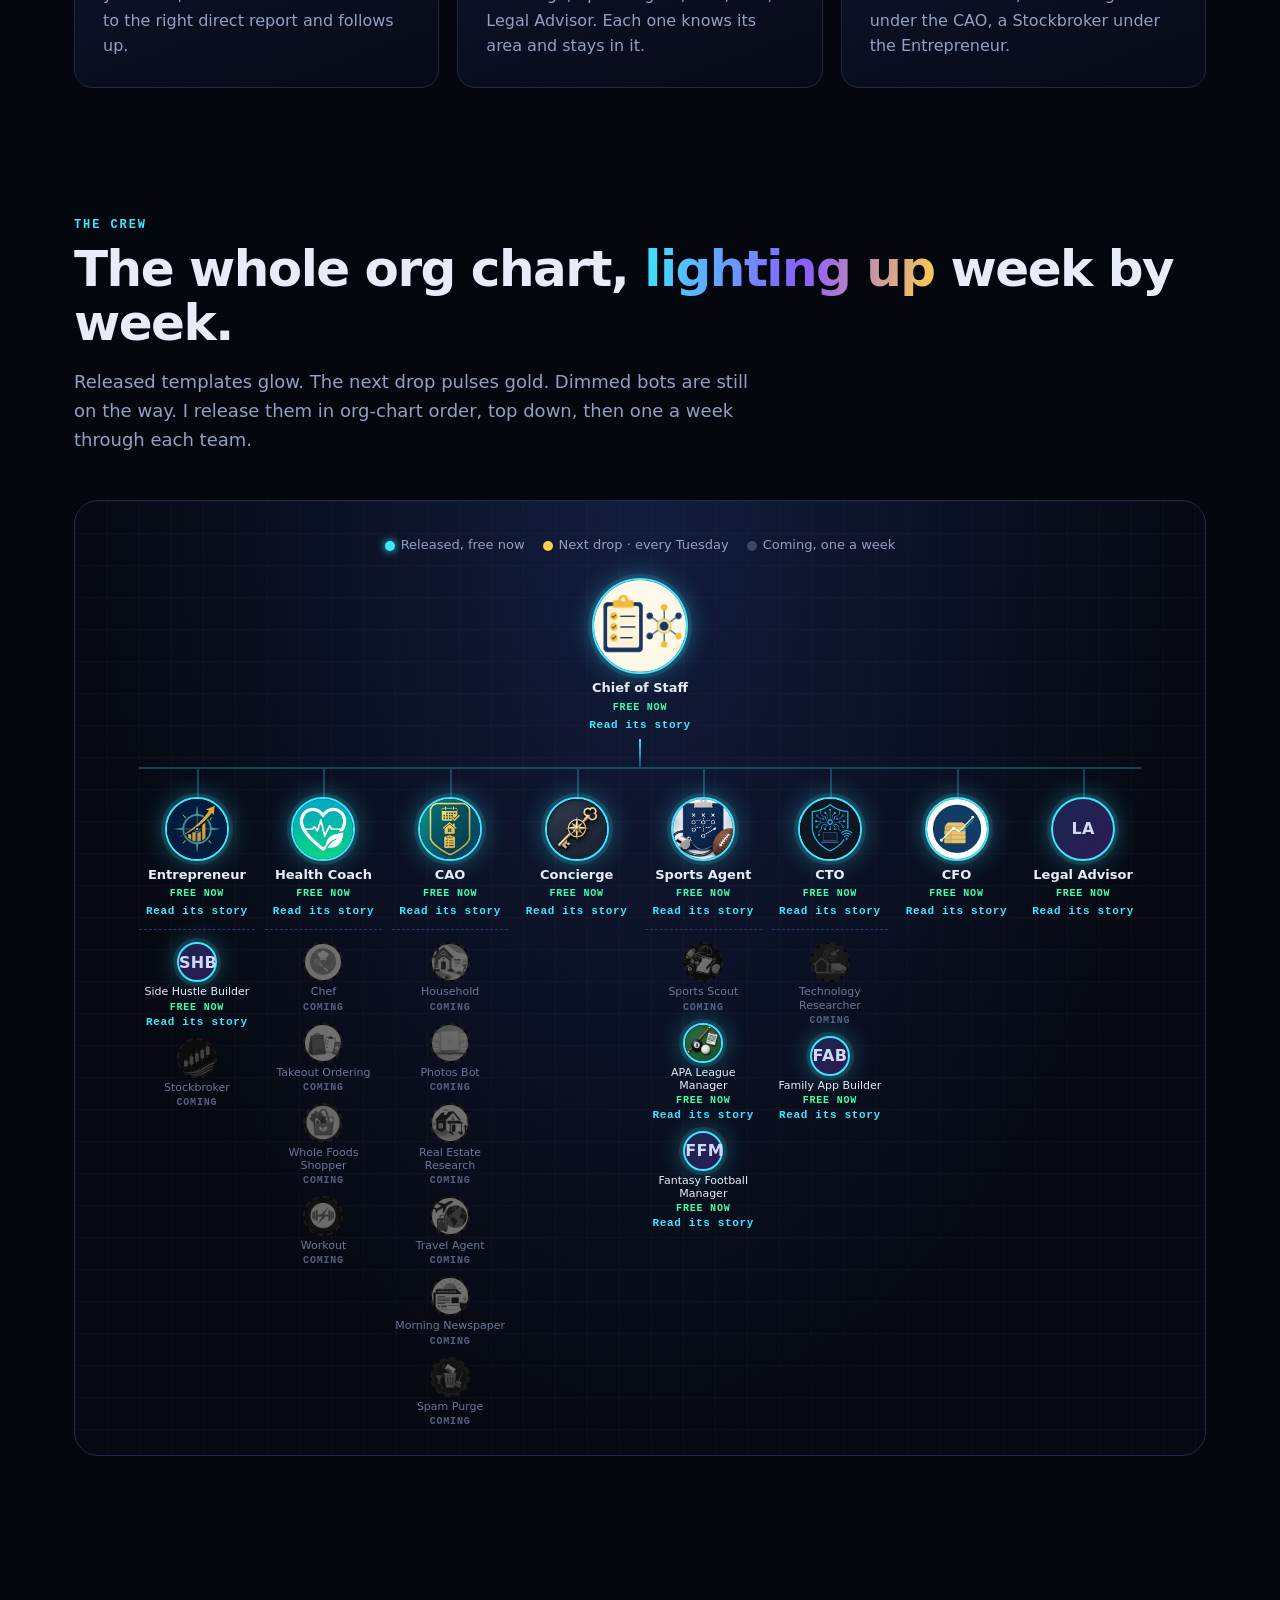
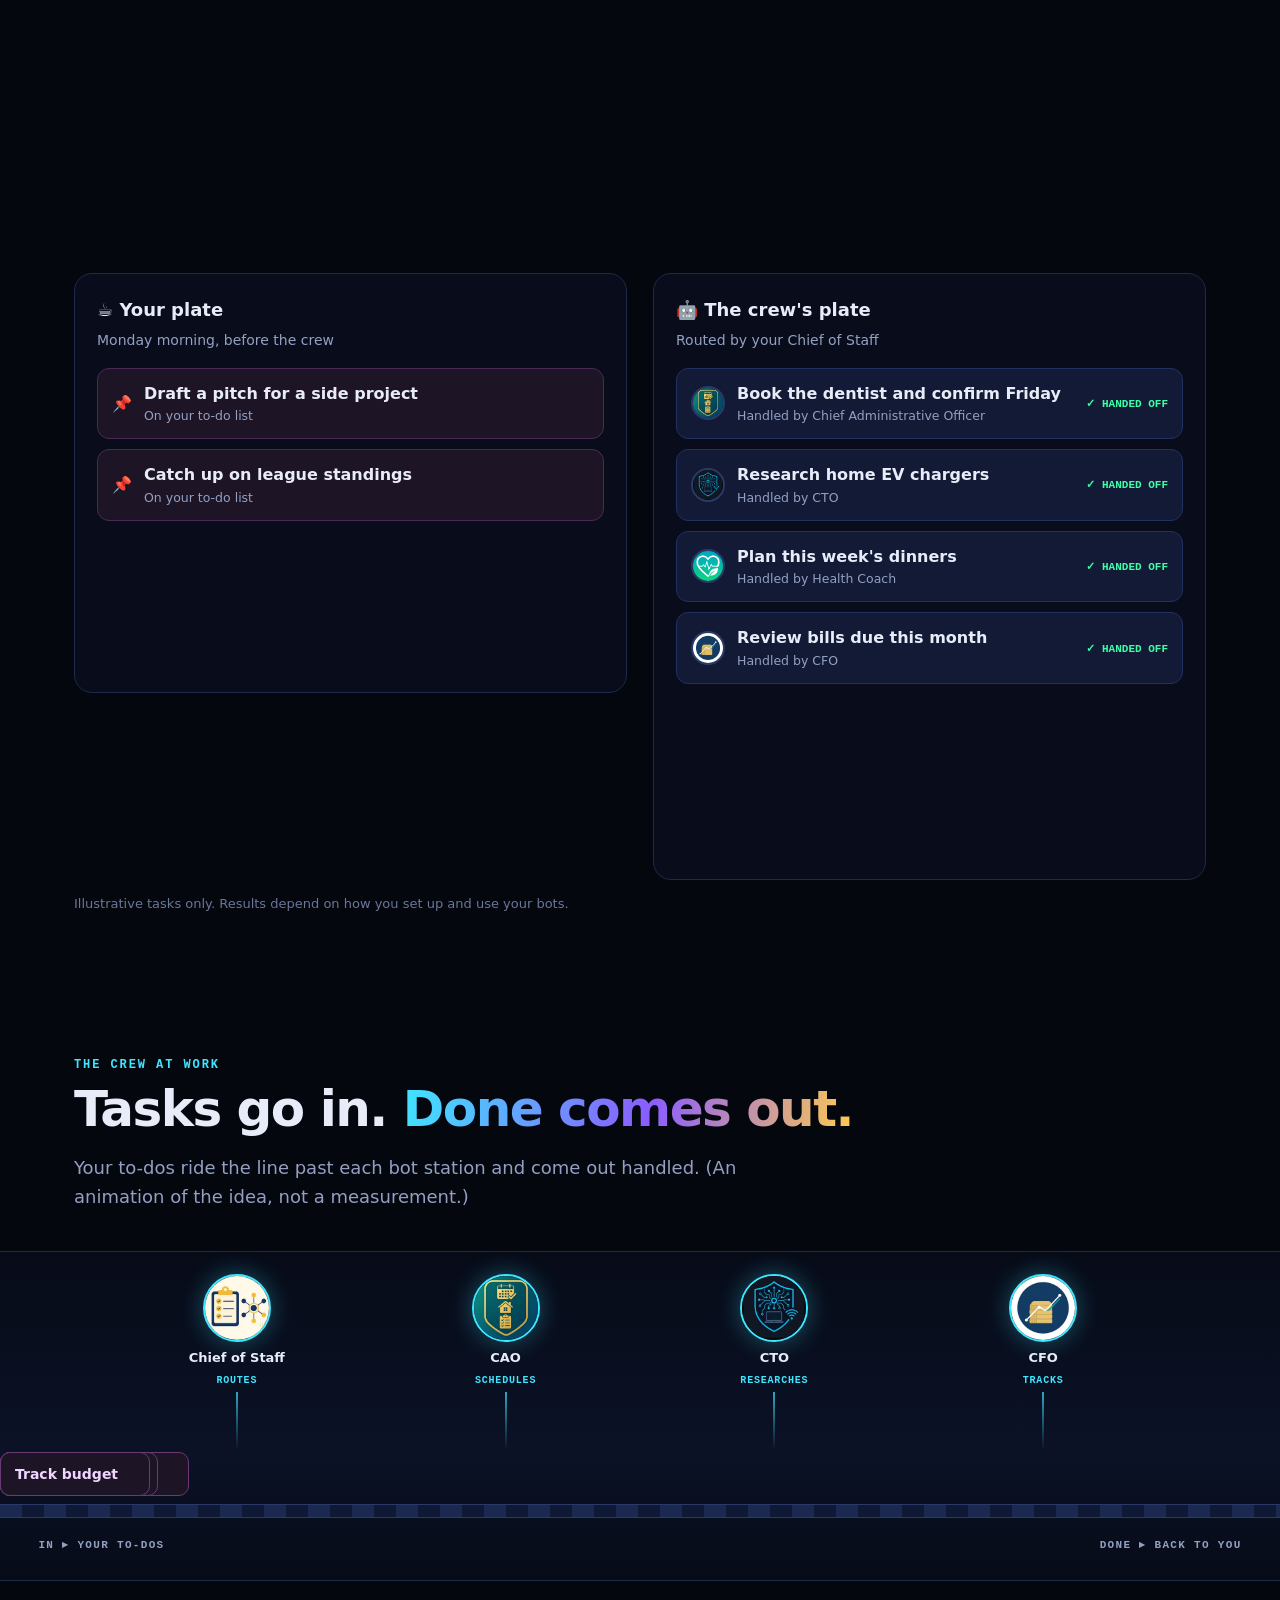
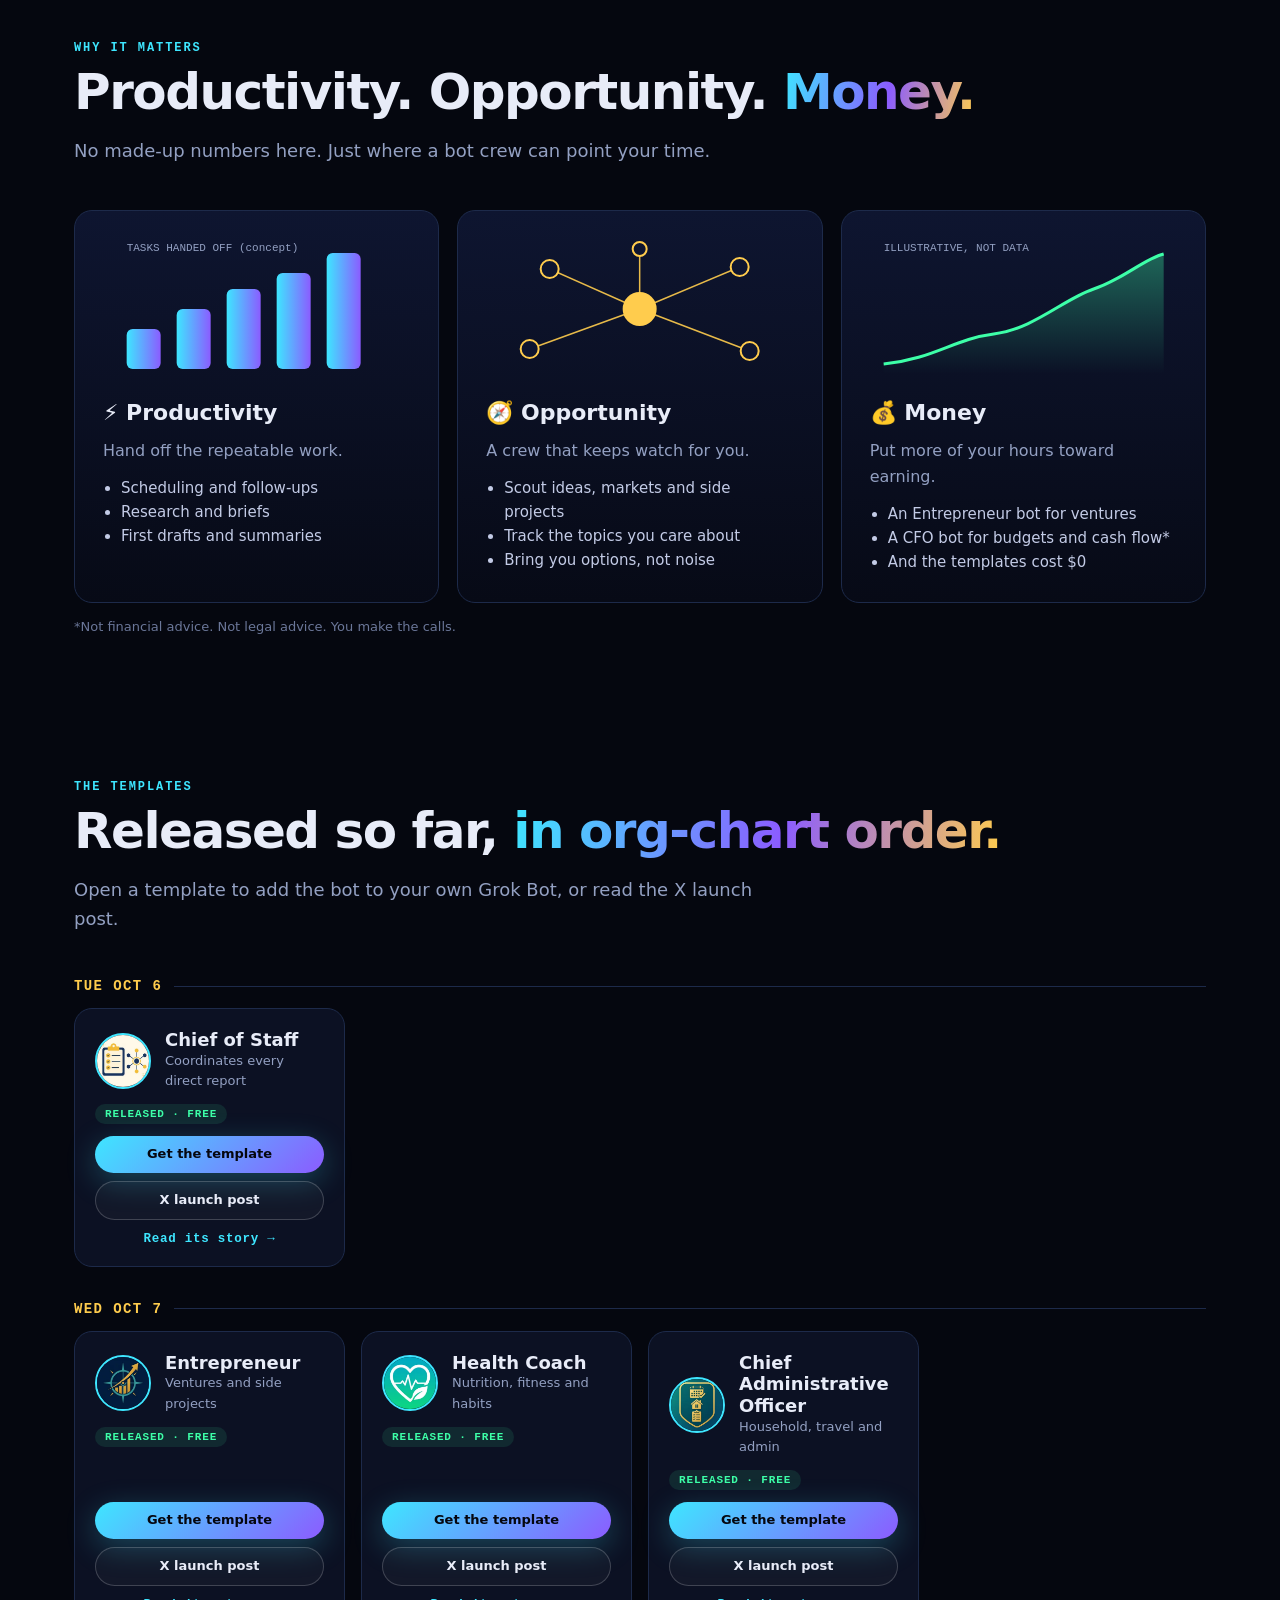
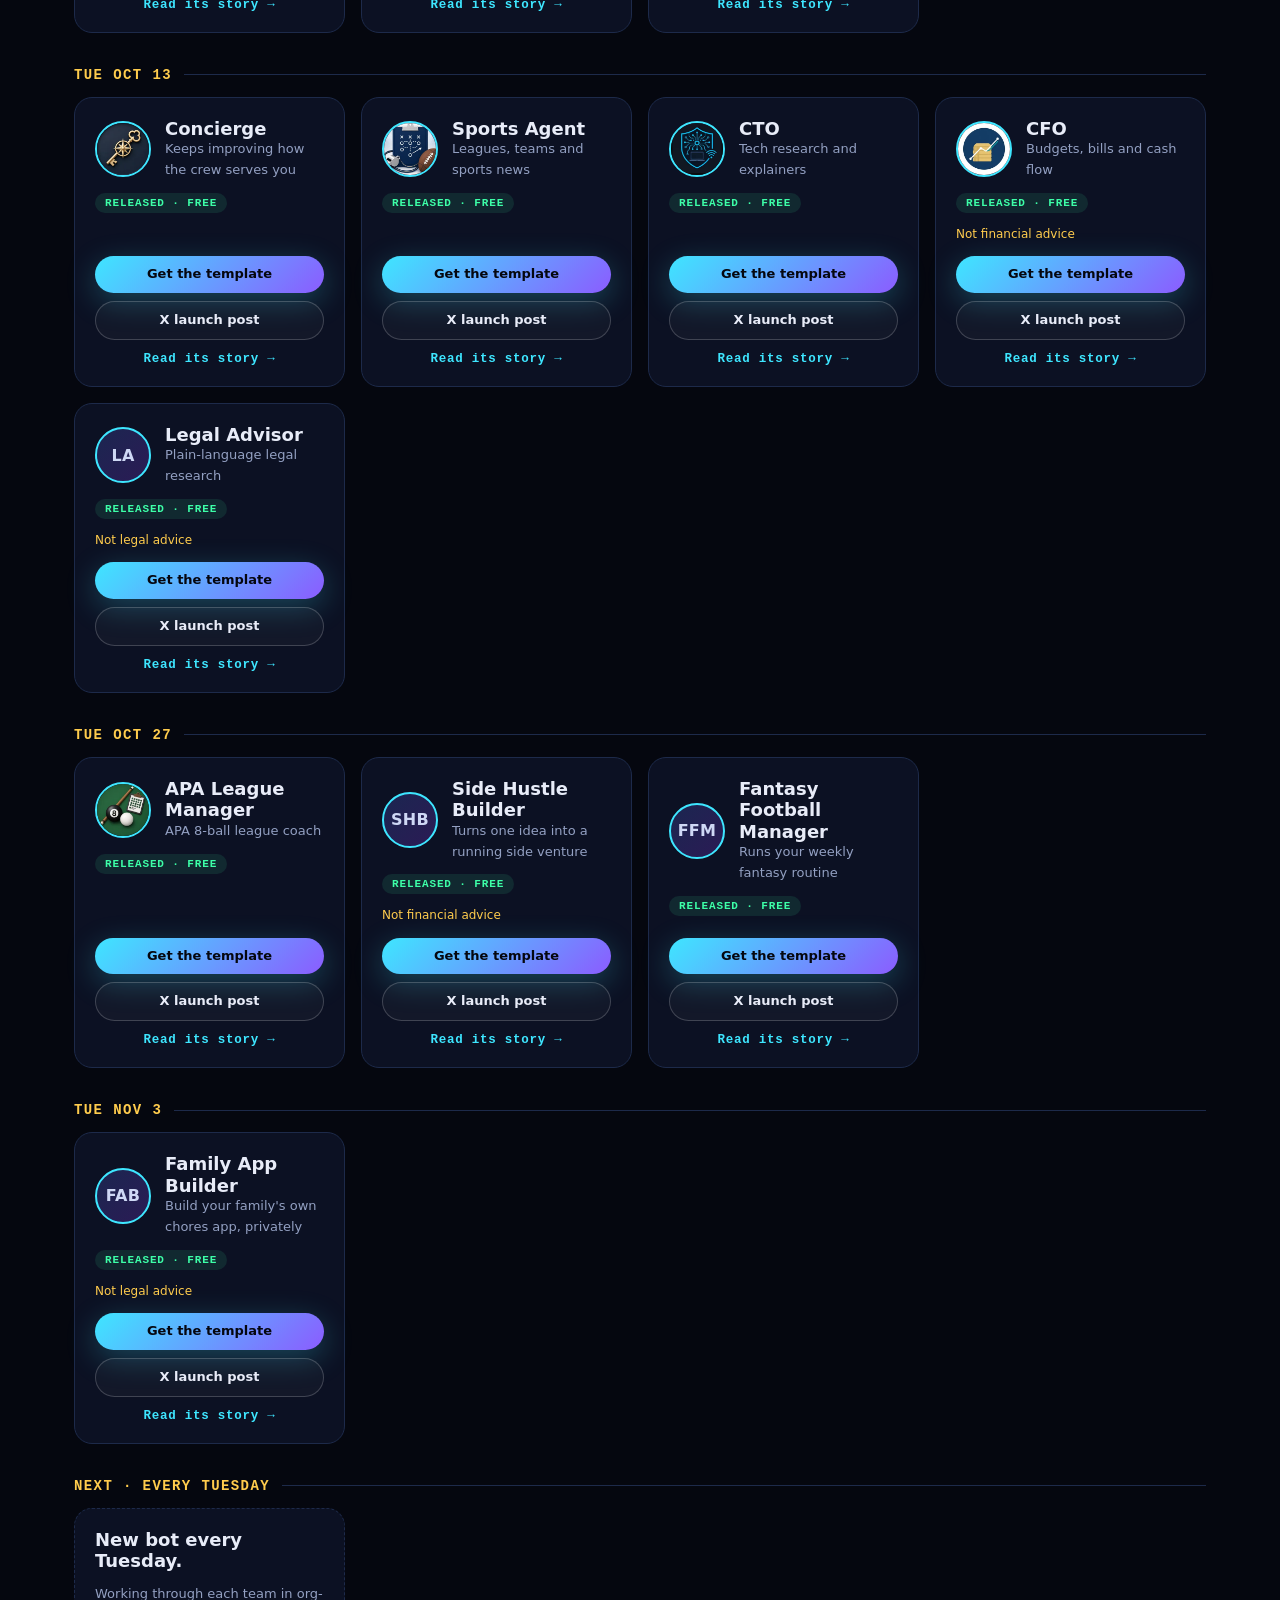
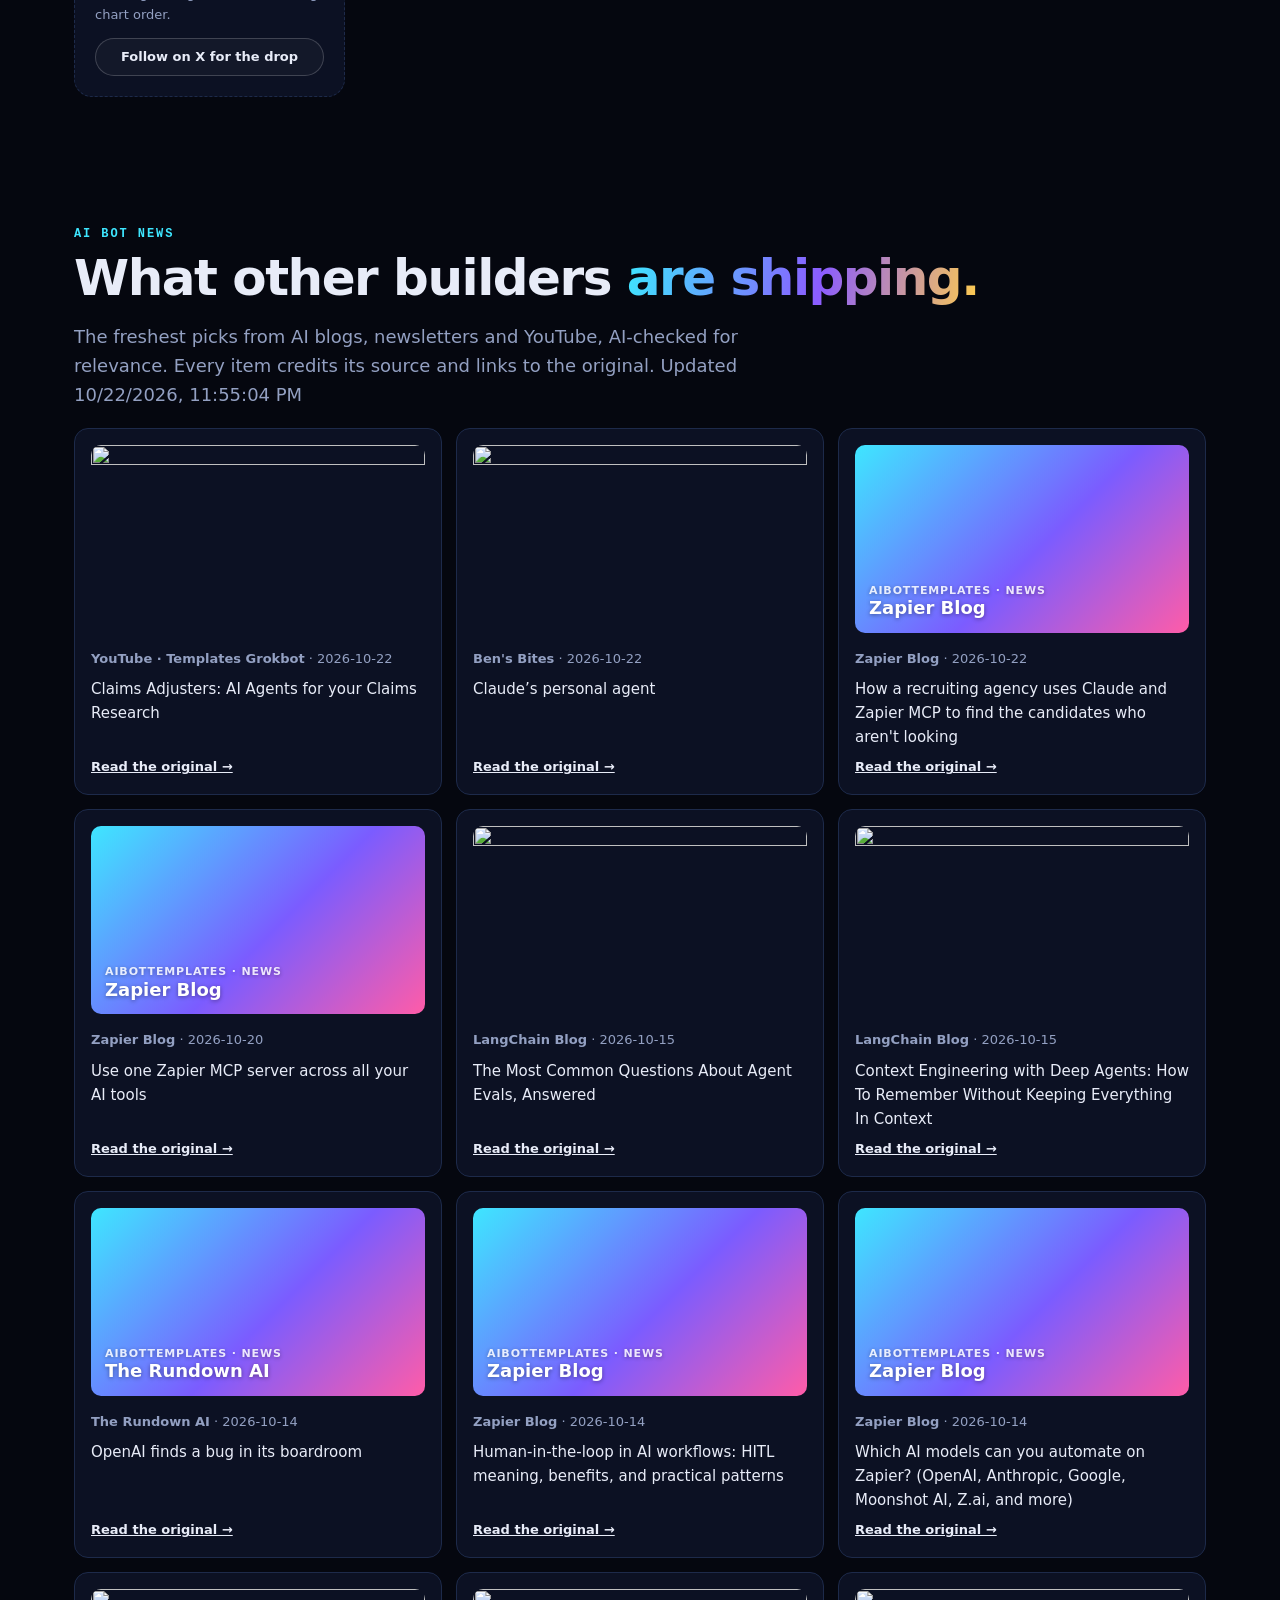
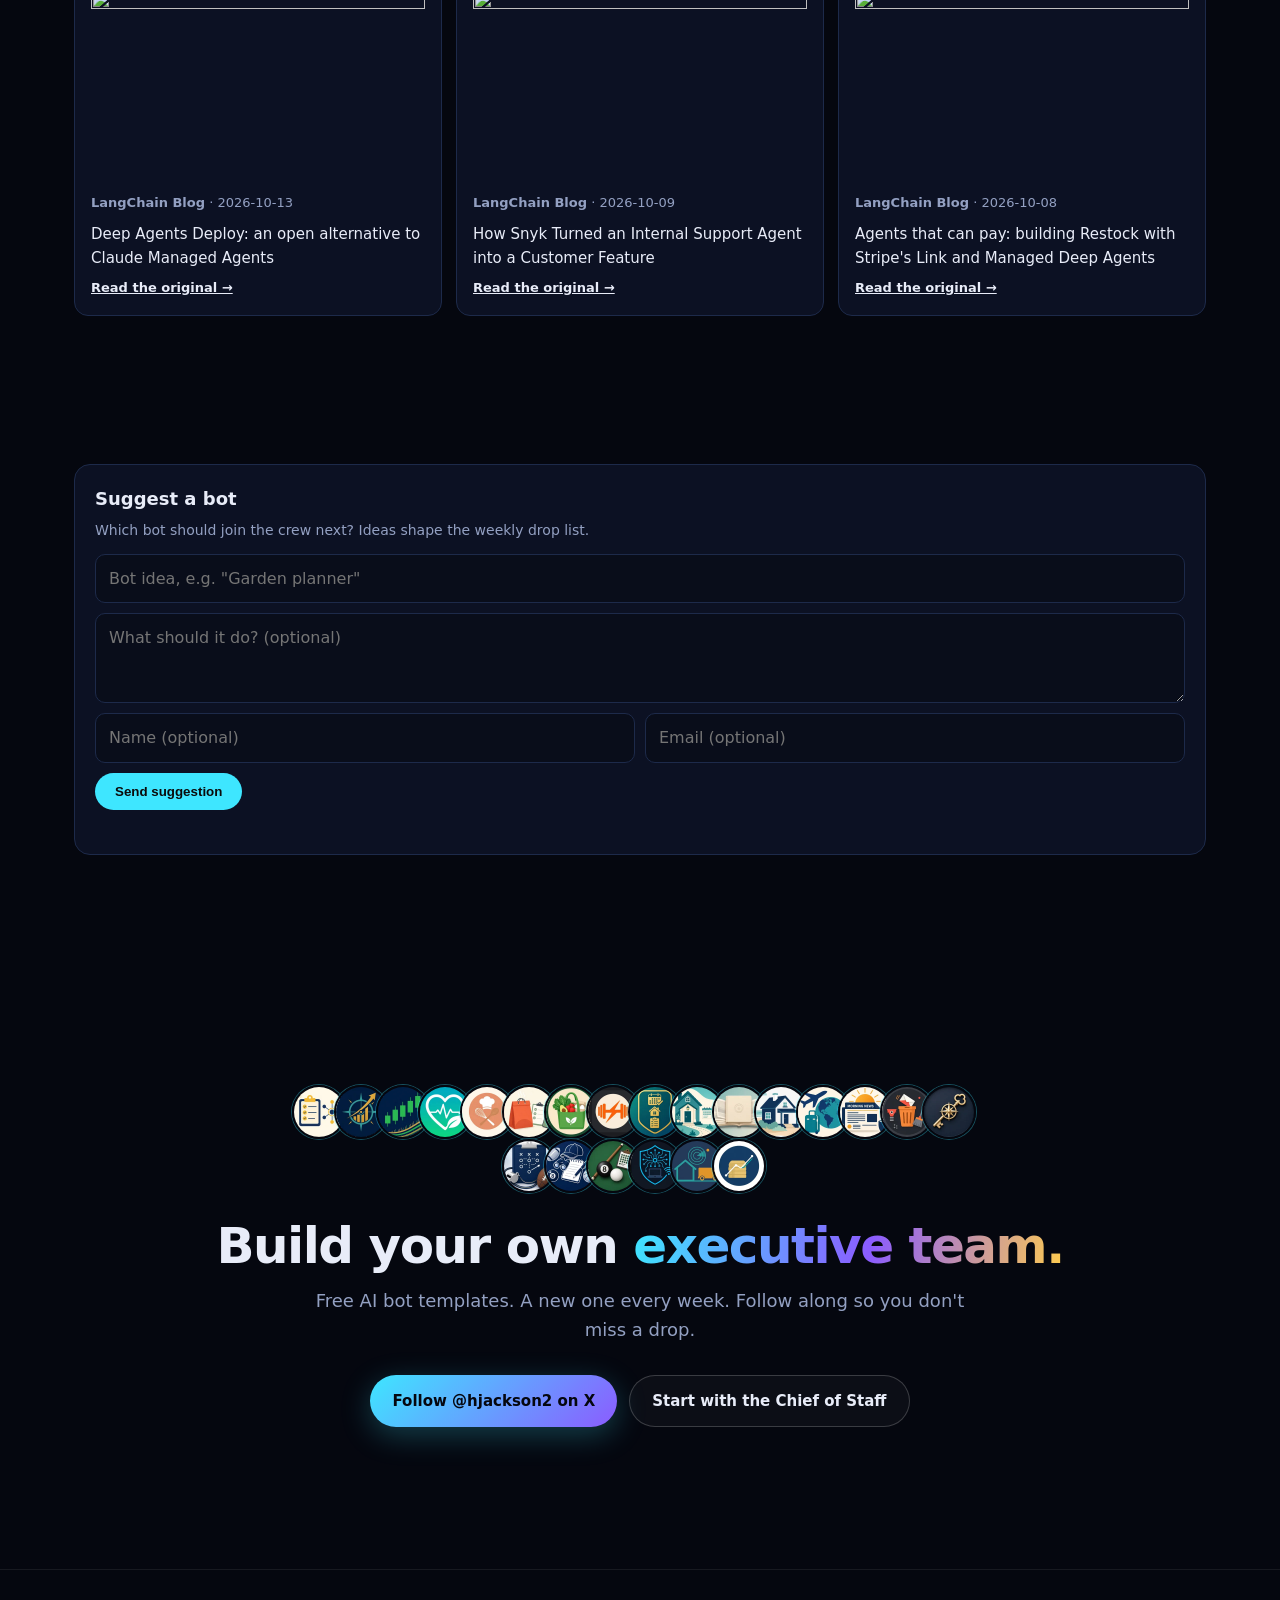
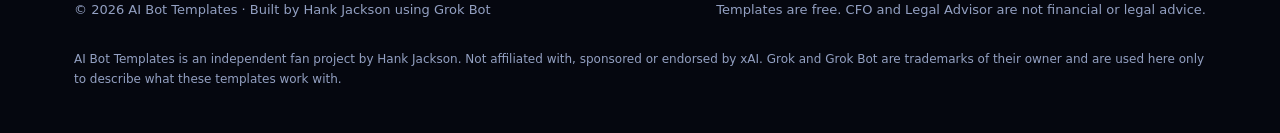
==== commit e3fded74: "Add Family App Builder (Nov 3 drop)" ====
--- a/index.html
+++ b/index.html
@@ -315,17 +315,18 @@
  {d:'Tue Oct 13',n:'Legal Advisor',r:'Plain-language legal research',a:null,u:'_YVGSK3nmzT_-mYpCB-6e',p:'2110193583756062836',x:'Not legal advice'},
  {d:'Tue Oct 27',n:'APA League Manager',r:'APA 8-ball league coach',a:'apa-league-manager',u:'WkF4p8ua77SFiFGUlmeST',p:'2115114176121037177'},
  {d:'Tue Oct 27',n:'Side Hustle Builder',r:'Turns one idea into a running side venture',a:null,u:'V-ddYBdTCYNFbaEEZEFh5',p:'2114708880504524914',x:'Not financial advice'},
- {d:'Tue Oct 27',n:'Fantasy Football Manager',r:'Runs your weekly fantasy routine',a:null,u:'uoiE_88vRqI87wjEMg4Gh',p:'2115148347241816467'}
+ {d:'Tue Oct 27',n:'Fantasy Football Manager',r:'Runs your weekly fantasy routine',a:null,u:'uoiE_88vRqI87wjEMg4Gh',p:'2115148347241816467'},
+ {d:'Tue Nov 3',n:'Family App Builder',r:'Build your family\'s own chores app, privately',a:null,tu:'https://x.ai/bot/scvcDPnSH2_sj3pH6ONCR',xu:'https://x.com/hjackson2/status/2117626452602466516',x:'Not legal advice'}
 ];
 const LIVE=new Set(BOTS.map(b=>b.n));
-const SLUG={'Chief of Staff':'chief-of-staff','Entrepreneur':'entrepreneur','Health Coach':'health-coach','Chief Administrative Officer':'chief-administrative-officer','Concierge':'concierge','Sports Agent':'sports-agent','CTO':'chief-technology-officer','CFO':'chief-financial-officer','Legal Advisor':'legal-advisor','APA League Manager':'apa-league-manager','Side Hustle Builder':'side-hustle-builder','Fantasy Football Manager':'fantasy-football-manager'};
+const SLUG={'Chief of Staff':'chief-of-staff','Entrepreneur':'entrepreneur','Health Coach':'health-coach','Chief Administrative Officer':'chief-administrative-officer','Concierge':'concierge','Sports Agent':'sports-agent','CTO':'chief-technology-officer','CFO':'chief-financial-officer','Legal Advisor':'legal-advisor','APA League Manager':'apa-league-manager','Side Hustle Builder':'side-hustle-builder','Fantasy Football Manager':'fantasy-football-manager','Family App Builder':'family-app-builder'};
 const ORG=[
  {n:'Entrepreneur',a:'entrepreneur',t:[['Side Hustle Builder',null],['Stockbroker','stockbroker']]},
  {n:'Health Coach',a:'health-coach',t:[['Chef','chef'],['Takeout Ordering','takeout-ordering'],['Whole Foods Shopper','whole-foods-shopper'],['Workout','workout']]},
  {n:'Chief Administrative Officer',s:'CAO',a:'chief-administrative-officer',t:[['Household','household'],['Photos Bot','photos-bot'],['Real Estate Research','real-estate-research'],['Travel Agent','travel-agent'],['Morning Newspaper','the-morning-newspaper'],['Spam Purge','spam-purge']]},
  {n:'Concierge',a:'concierge',t:[]},
  {n:'Sports Agent',a:'sports-agent',t:[['Sports Scout','sports-scout'],['APA League Manager','apa-league-manager'],['Fantasy Football Manager',null]]},
- {n:'CTO',a:'chief-technology-officer',t:[['Technology Researcher','technology-researcher']]},
+ {n:'CTO',a:'chief-technology-officer',t:[['Technology Researcher','technology-researcher'],['Family App Builder',null]]},
  {n:'CFO',a:'chief-financial-officer',t:[]},
  {n:'Legal Advisor',a:null,t:[]}
 ];
@@ -339,7 +340,7 @@
 document.getElementById('crewCount').dataset.count=count;
 // cards
 const groups={};BOTS.forEach(b=>(groups[b.d]=groups[b.d]||[]).push(b));
-let dh='';for(const d in groups){dh+=`<div class="drop reveal"><h3>${d}</h3><div class="cards">${groups[d].map(b=>`<article class="card"><div class="top">${av(b.a,b.n)}<div><h4>${b.n}</h4><div class="role">${b.r}</div></div></div><span class="pill">Released · free</span>${b.x?`<span class="disc">${b.x}</span>`:''}<div class="row"><a class="btn p sm" href="https://x.ai/bot/${b.u}" rel="noopener" aria-label="Get the ${b.n} template">Get the template</a><a class="btn g sm" href="https://x.com/hjackson2/status/${b.p}" rel="noopener" aria-label="${b.n} X launch post">X launch post</a></div><a class="storylink" href="bots/${SLUG[b.n]}/" aria-label="Read the ${b.n} story">Read its story →</a></article>`).join('')}</div></div>`}
+let dh='';for(const d in groups){dh+=`<div class="drop reveal"><h3>${d}</h3><div class="cards">${groups[d].map(b=>`<article class="card"><div class="top">${av(b.a,b.n)}<div><h4>${b.n}</h4><div class="role">${b.r}</div></div></div><span class="pill">Released · free</span>${b.x?`<span class="disc">${b.x}</span>`:''}<div class="row"><a class="btn p sm" href="${b.tu||'https://x.ai/bot/'+b.u}" rel="noopener" aria-label="Get the ${b.n} template">Get the template</a><a class="btn g sm" href="${b.xu||'https://x.com/hjackson2/status/'+b.p}" rel="noopener" aria-label="${b.n} X launch post">X launch post</a></div><a class="storylink" href="bots/${SLUG[b.n]}/" aria-label="Read the ${b.n} story">Read its story →</a></article>`).join('')}</div></div>`}
 dh+=`<div class="drop reveal"><h3>Next · every Tuesday</h3><div class="cards"><article class="card" style="border-style:dashed;justify-content:center"><h4>New bot every Tuesday.</h4><div class="role">Working through each team in org-chart order.</div><div class="row"><a class="btn g sm" href="https://x.com/hjackson2" rel="noopener">Follow on X for the drop</a></div></article></div></div>`;
 document.getElementById('drops').innerHTML=dh;
 // faces
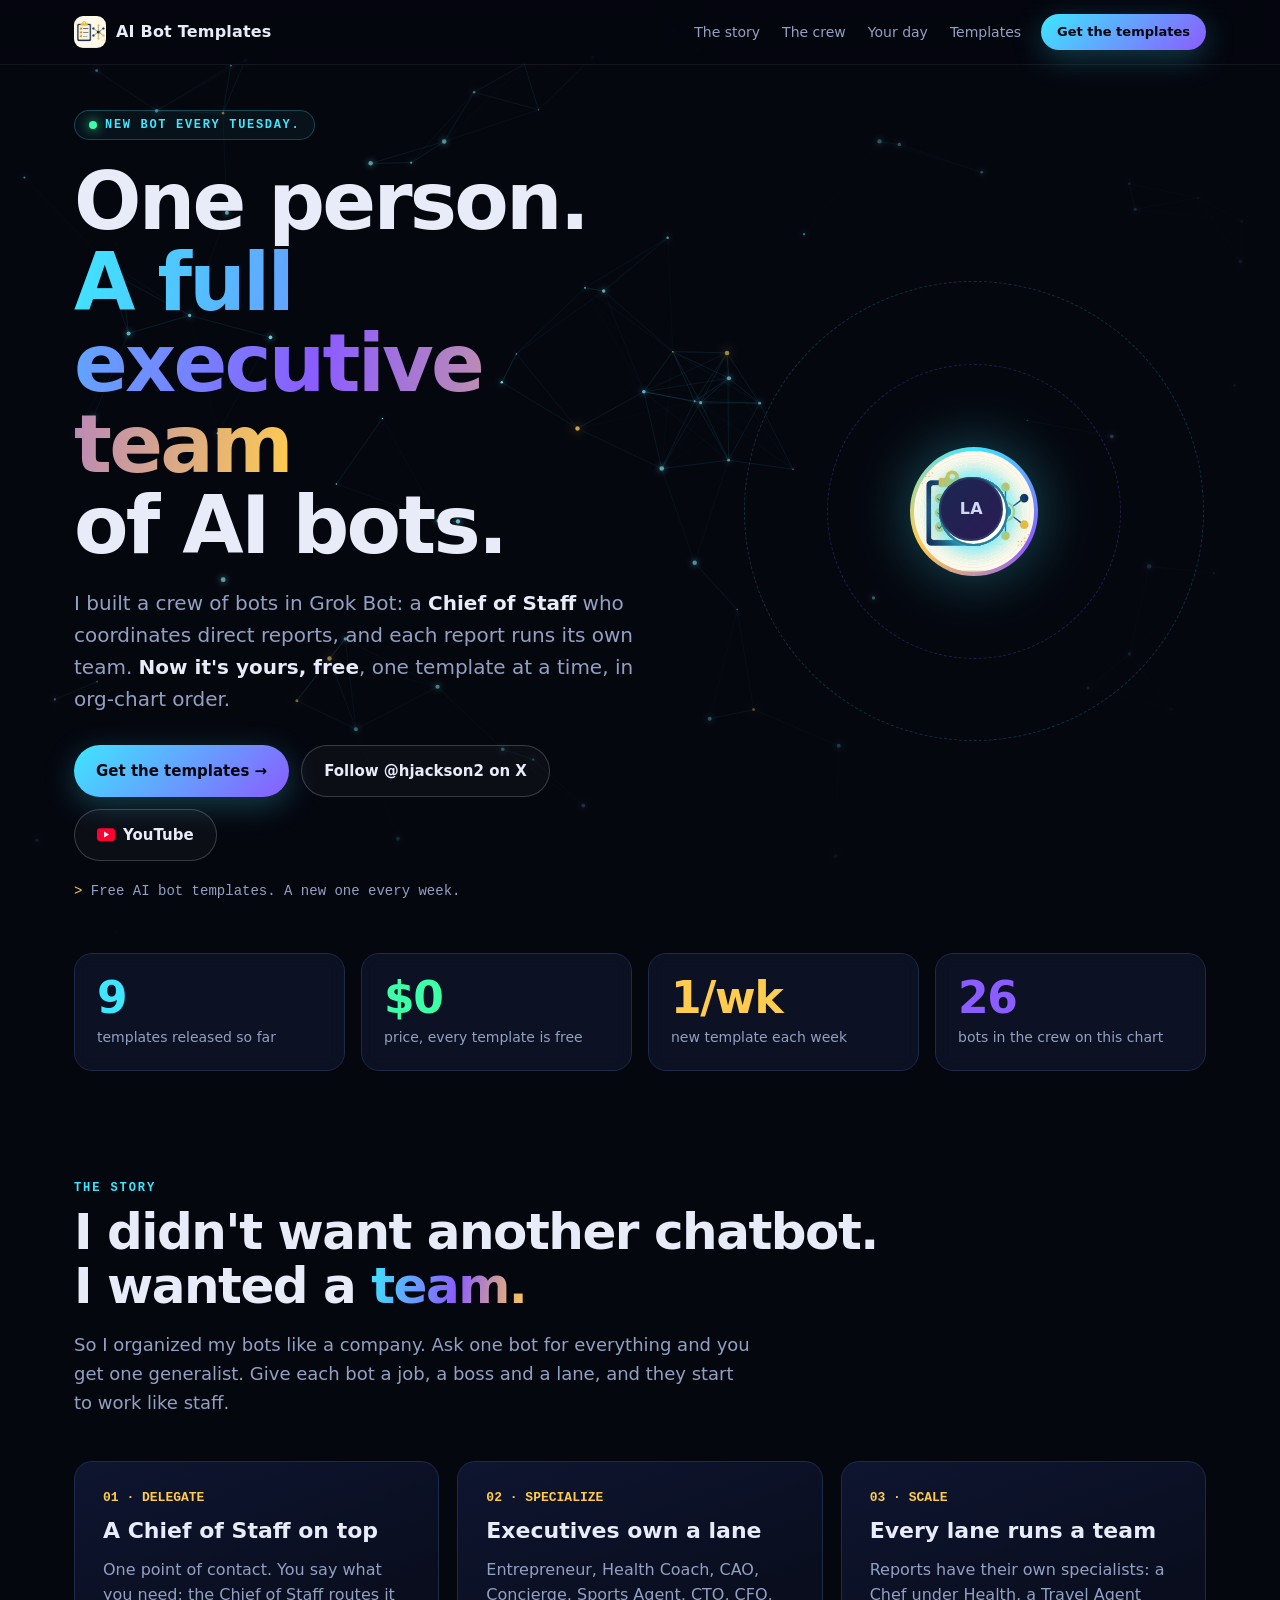
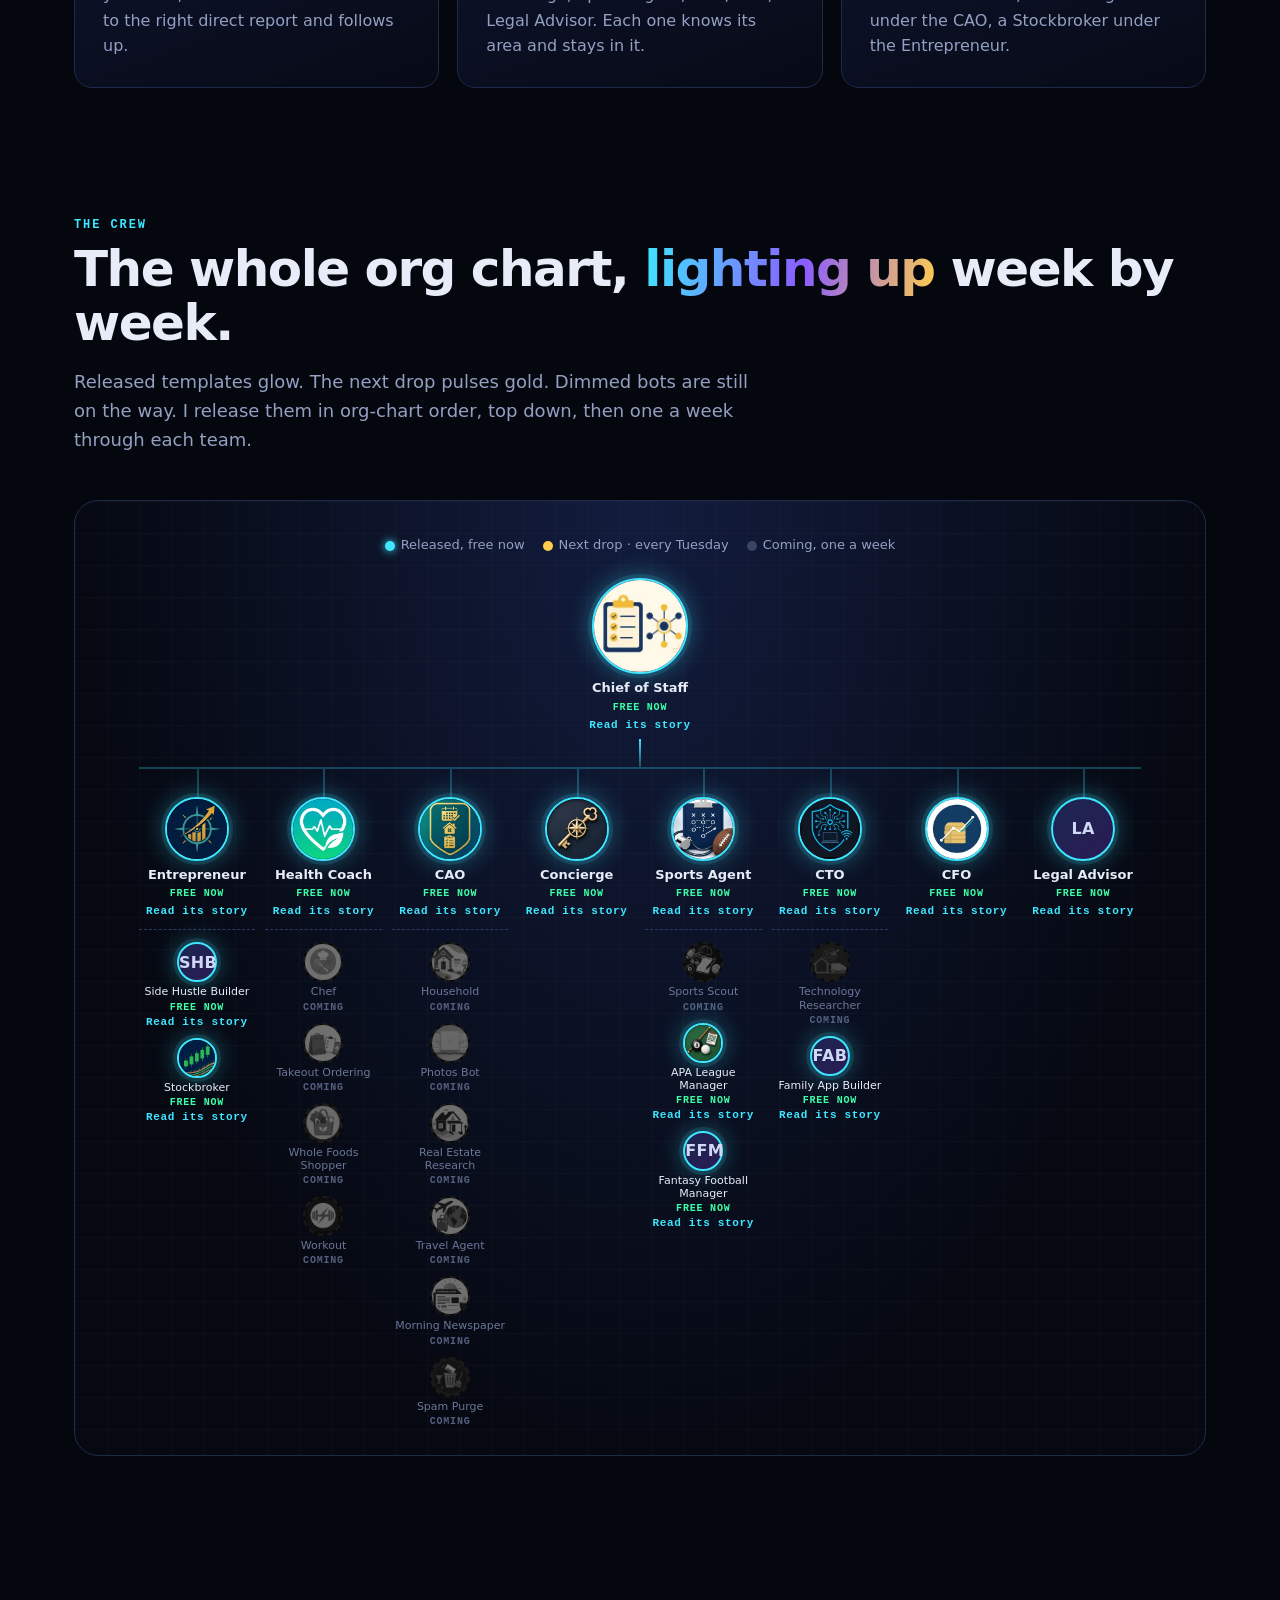
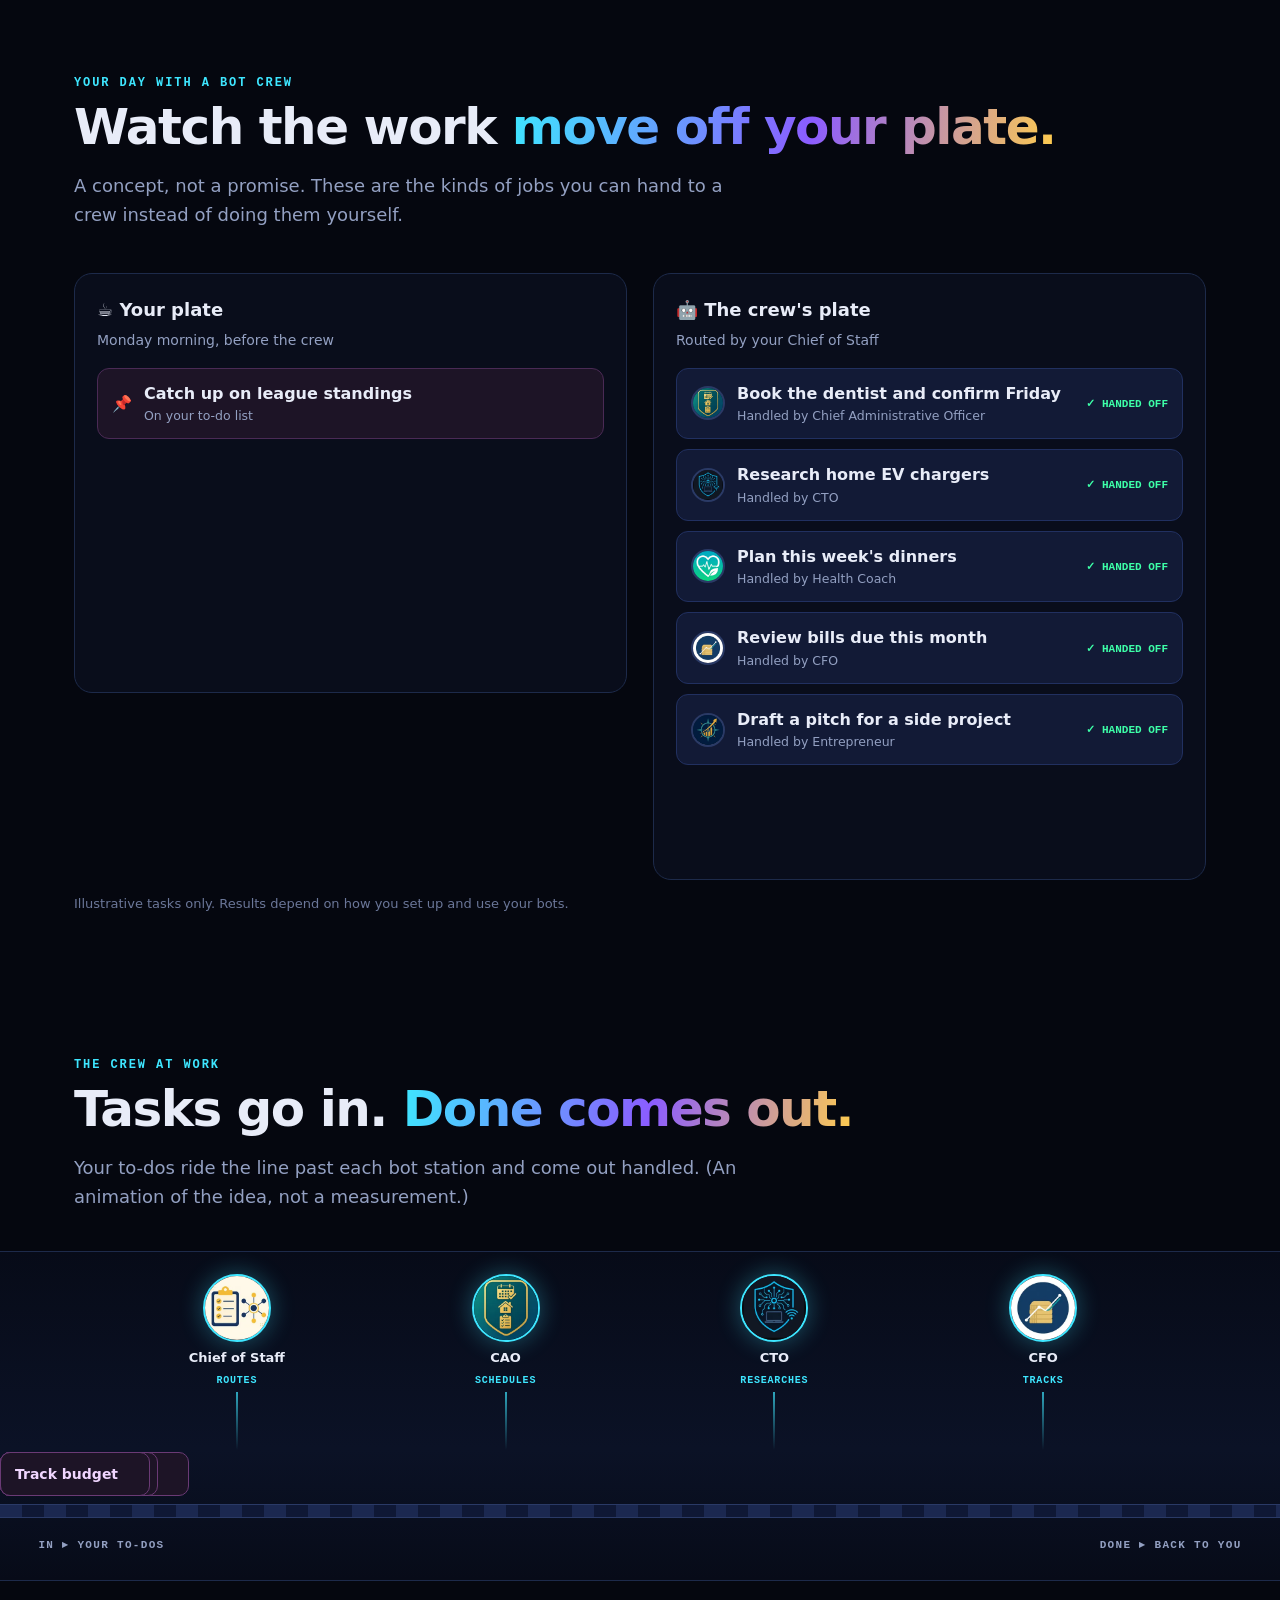
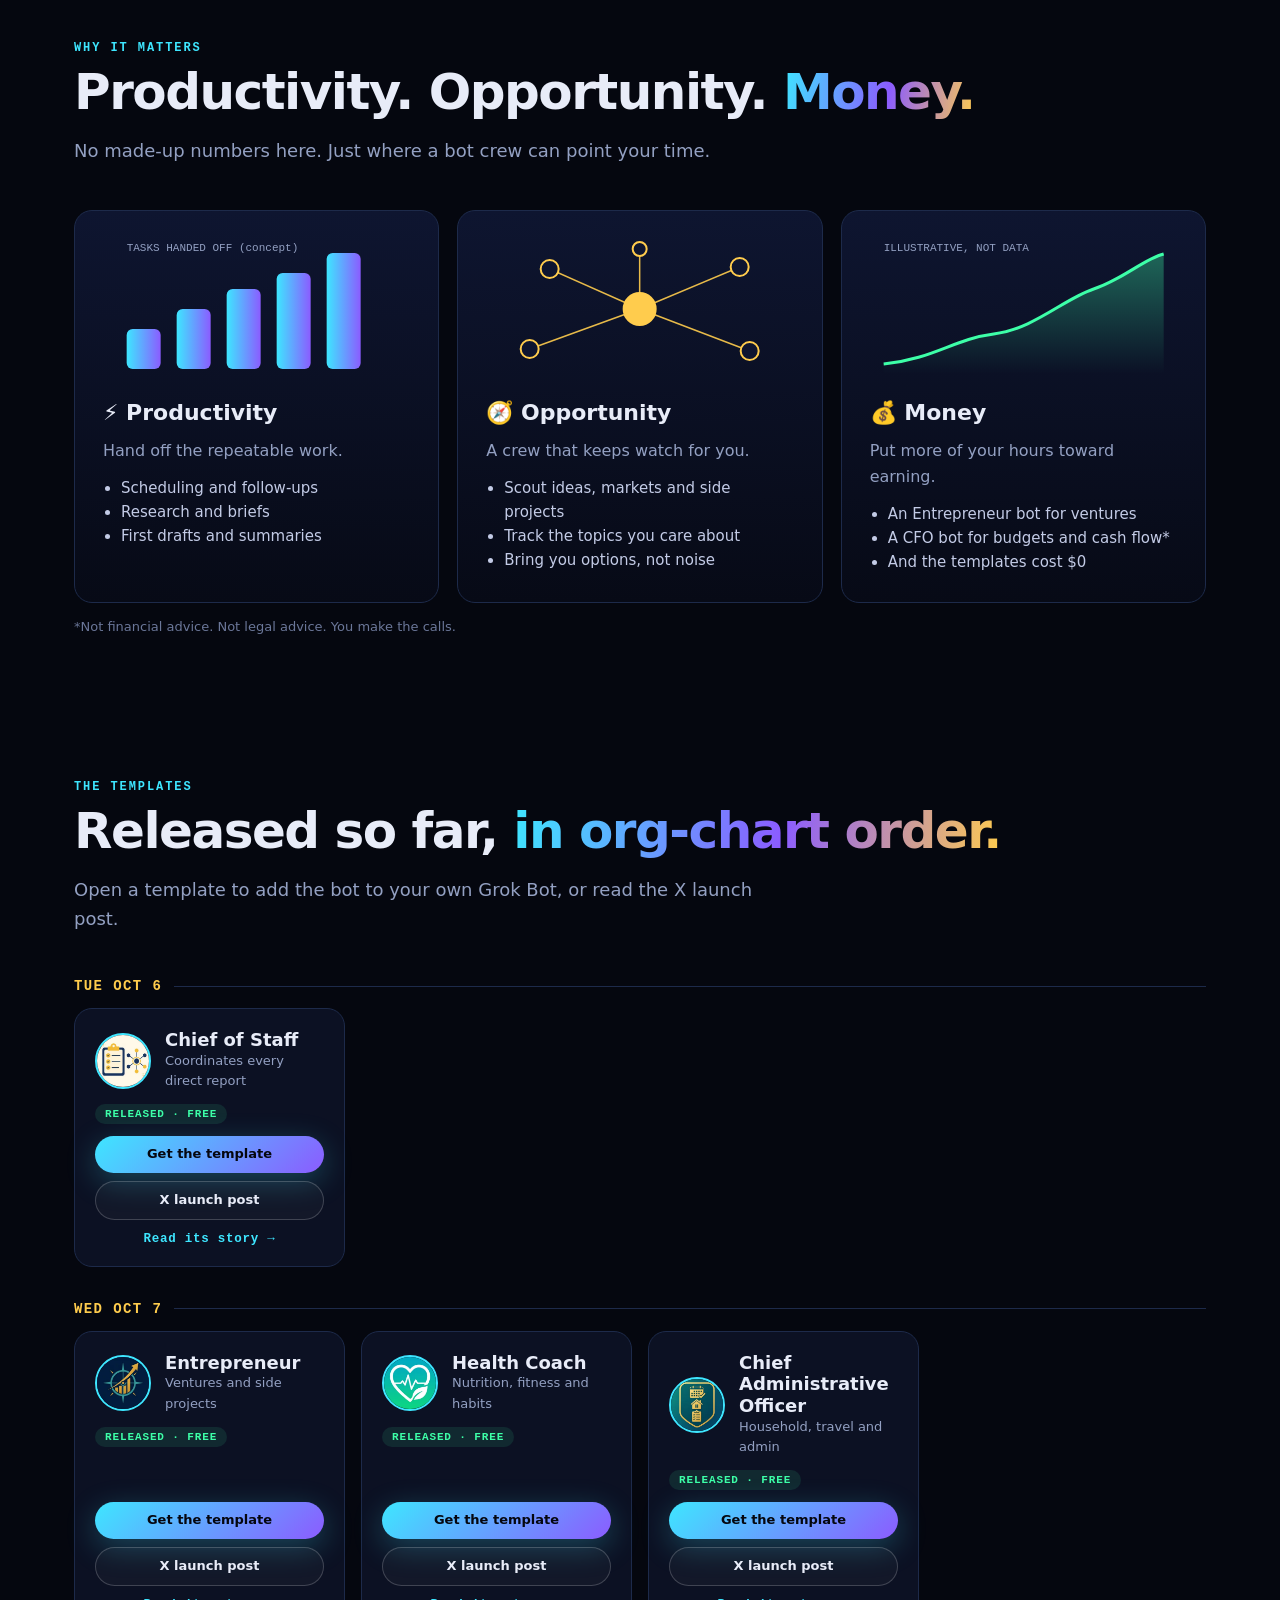
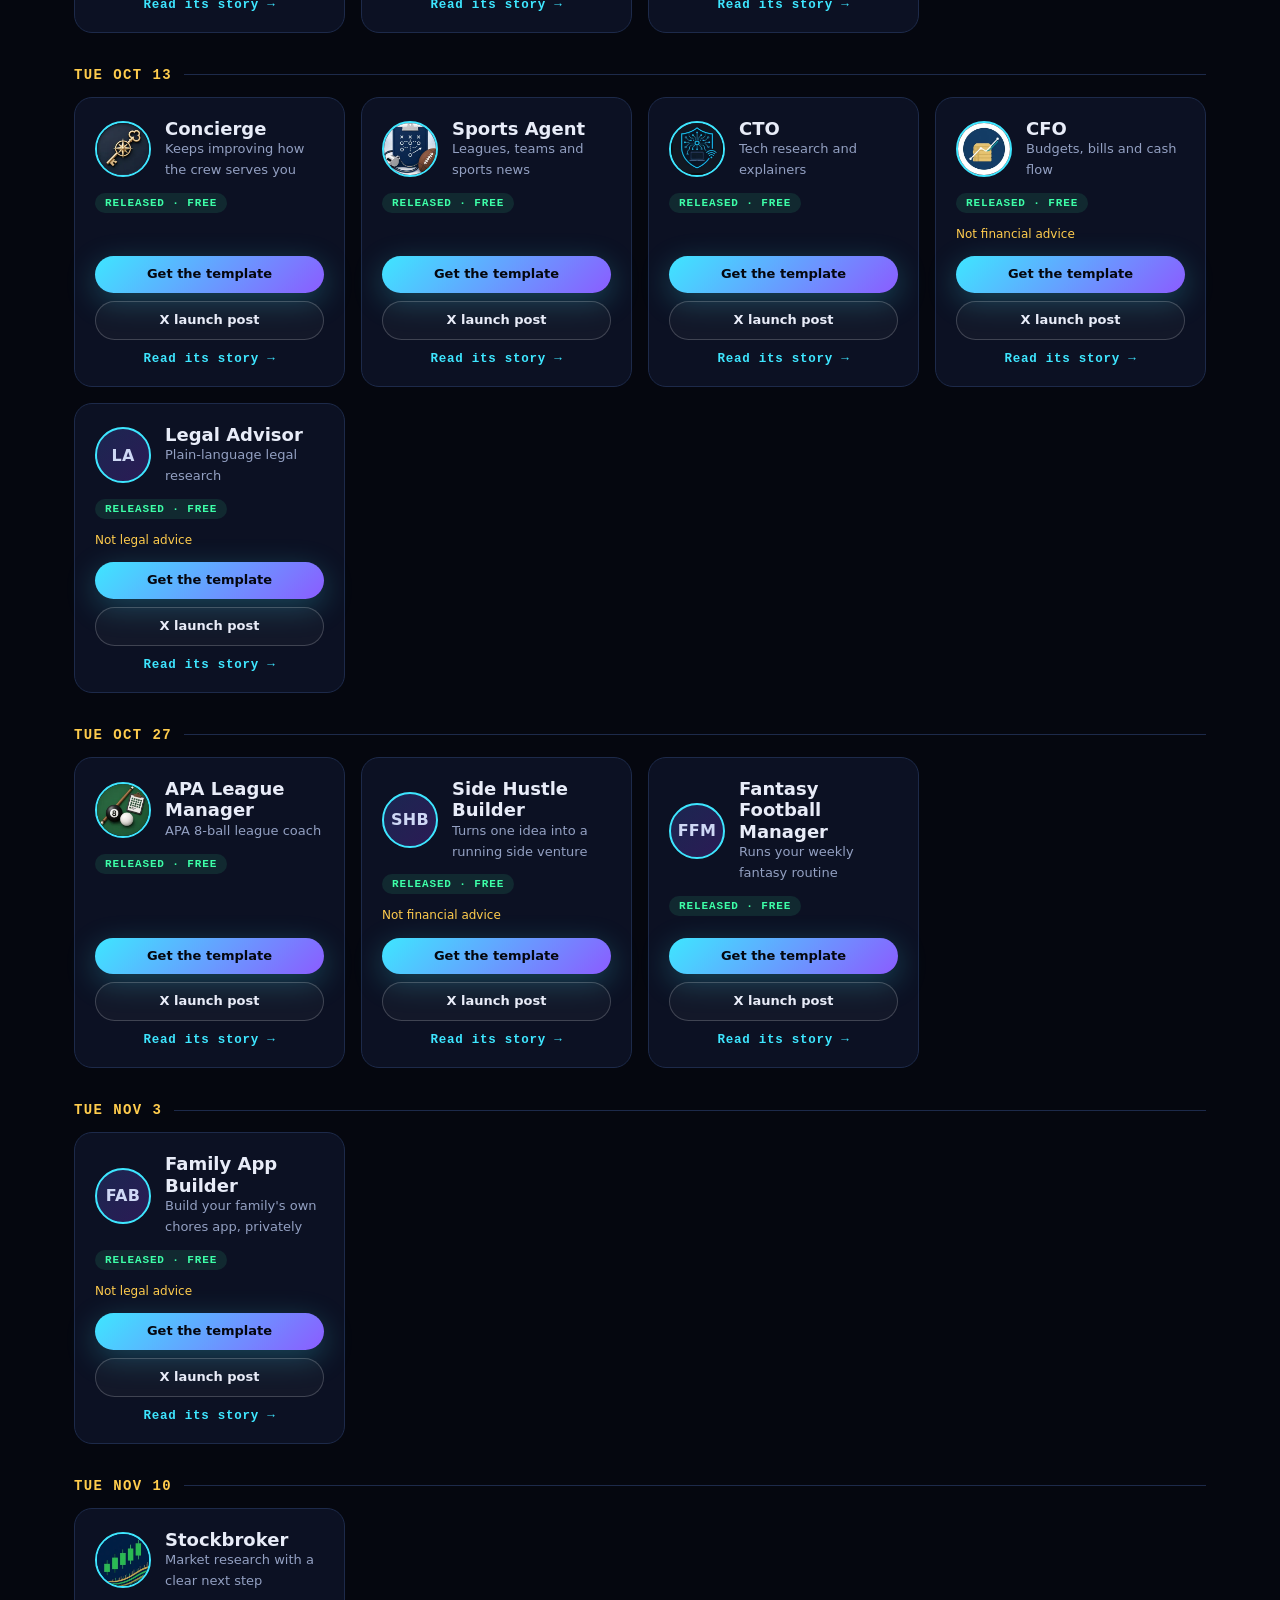
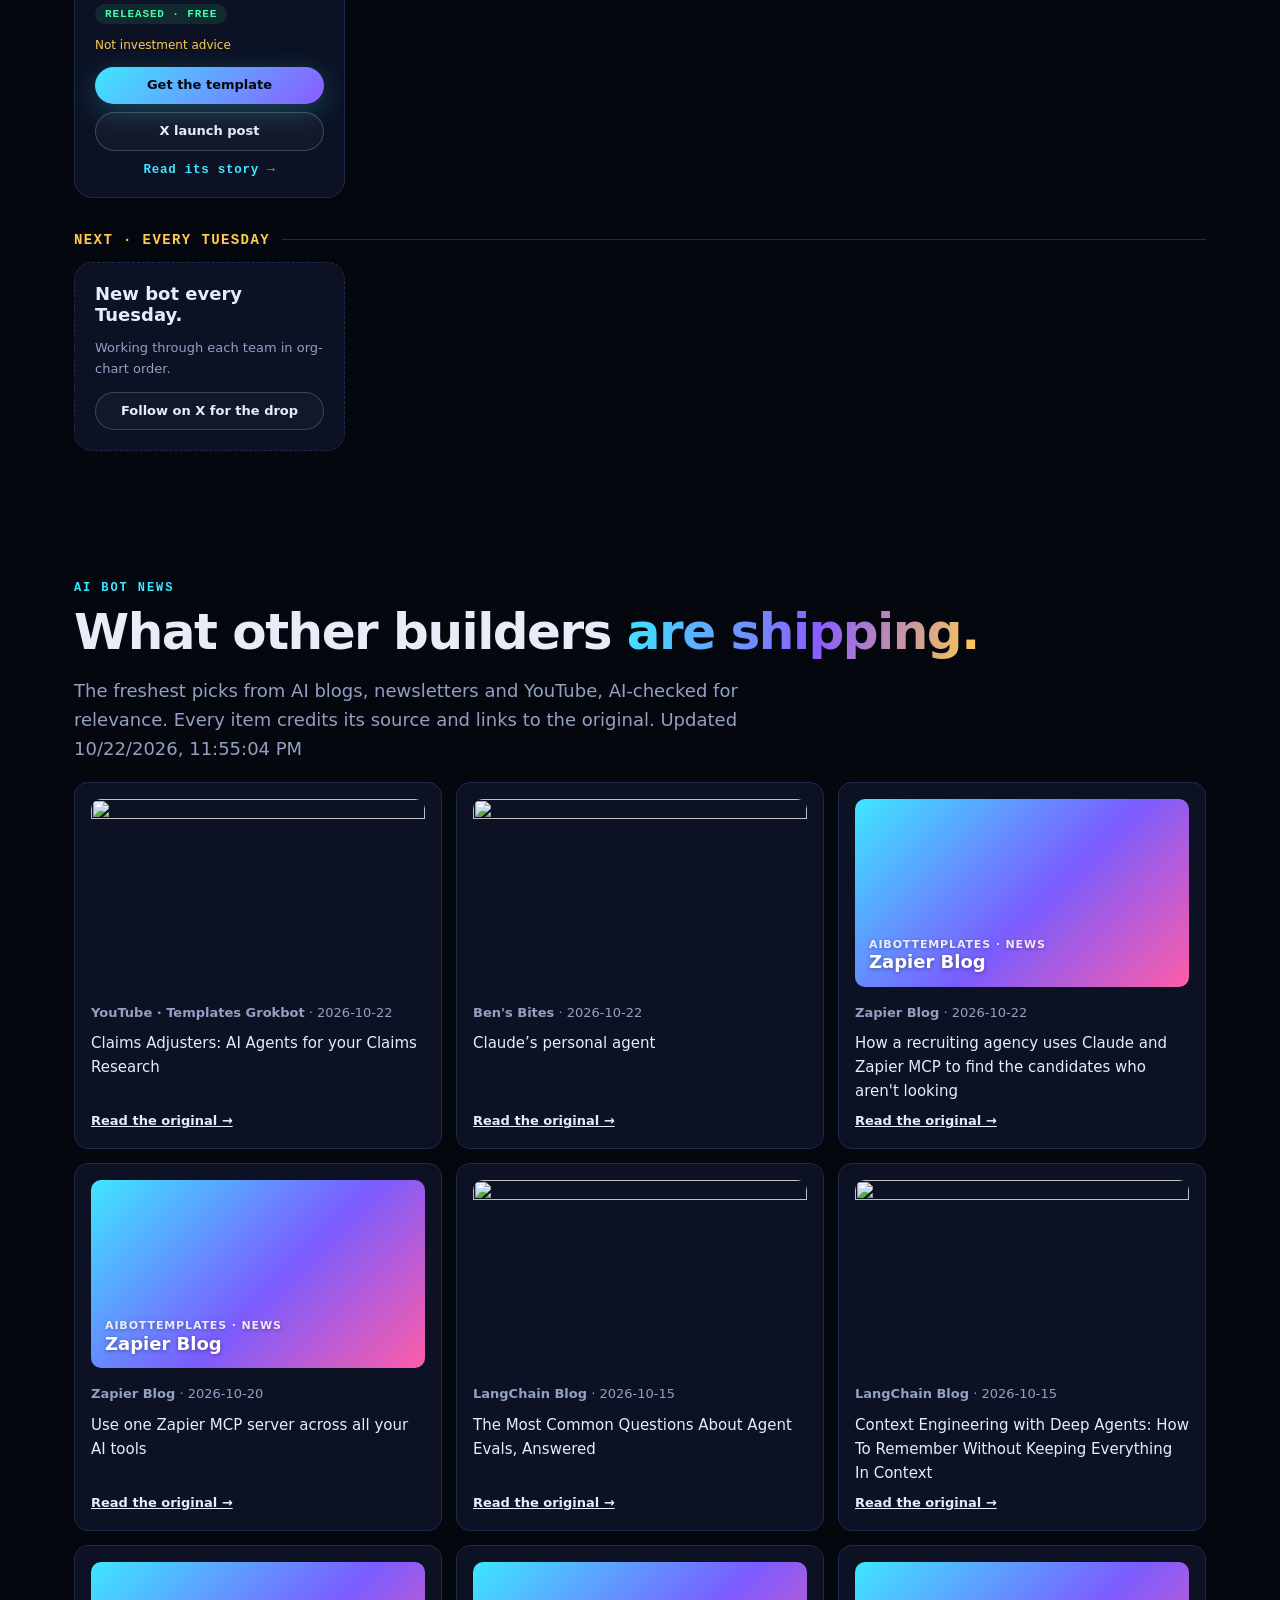
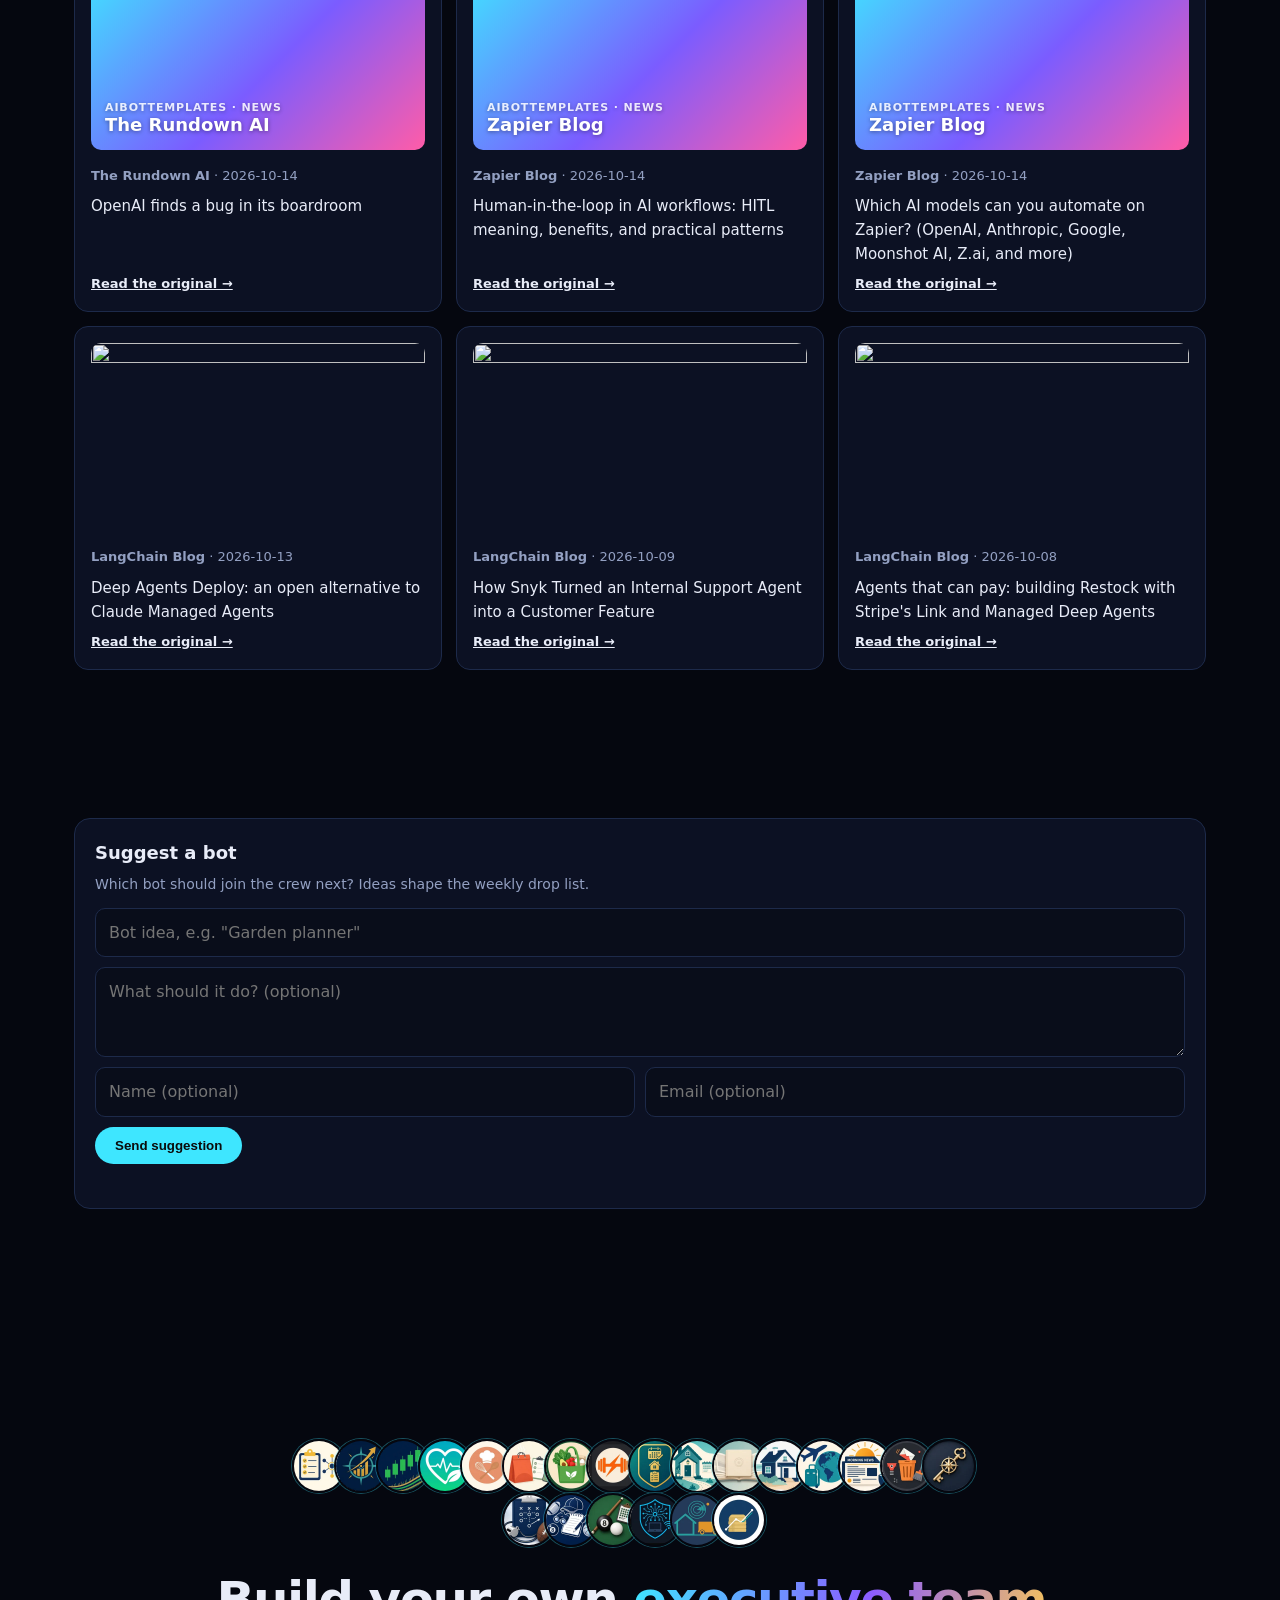
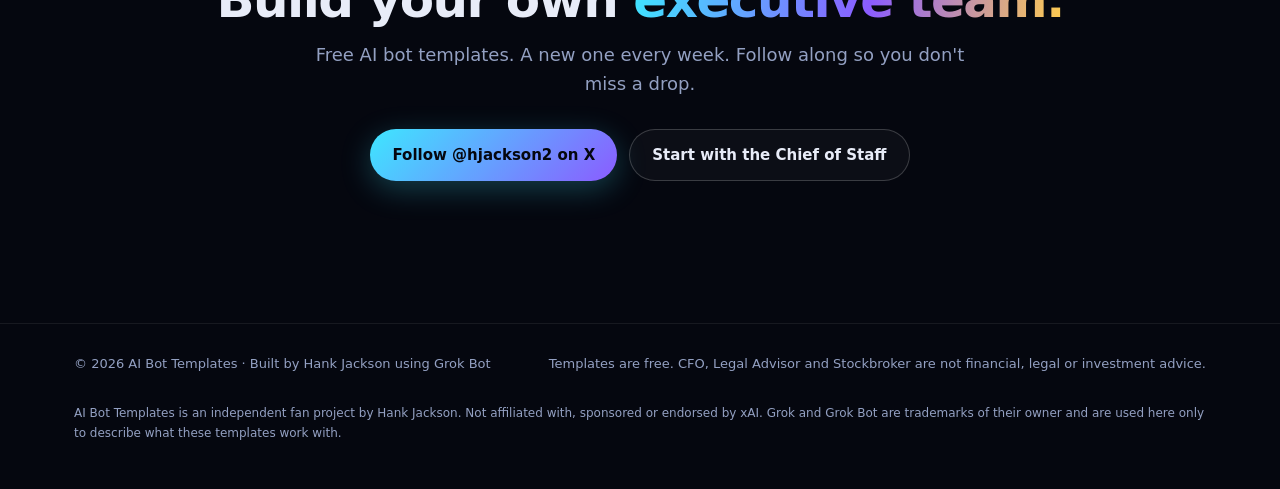
==== commit 1277a625: "Add Stockbroker story page and home card" ====
--- a/index.html
+++ b/index.html
@@ -299,7 +299,7 @@
  <div class="ctas" style="justify-content:center"><a class="btn p" href="https://x.com/hjackson2" rel="noopener">Follow @hjackson2 on X</a><a class="btn g" href="https://x.ai/bot/npnG9DhKdJOlD1nmzJxXK" rel="noopener">Start with the Chief of Staff</a></div>
 </div></section>
 </main>
-<footer><div class="wrap"><span>© 2026 AI Bot Templates · Built by Hank Jackson using Grok Bot</span><span>Templates are free. CFO and Legal Advisor are not financial or legal advice.</span><p style="font-size:12px;color:var(--mu);margin:10px 0 0;flex-basis:100%">AI Bot Templates is an independent fan project by Hank Jackson. Not affiliated with, sponsored or endorsed by xAI. Grok and Grok Bot are trademarks of their owner and are used here only to describe what these templates work with.</p></div></footer>
+<footer><div class="wrap"><span>© 2026 AI Bot Templates · Built by Hank Jackson using Grok Bot</span><span>Templates are free. CFO, Legal Advisor and Stockbroker are not financial, legal or investment advice.</span><p style="font-size:12px;color:var(--mu);margin:10px 0 0;flex-basis:100%">AI Bot Templates is an independent fan project by Hank Jackson. Not affiliated with, sponsored or endorsed by xAI. Grok and Grok Bot are trademarks of their owner and are used here only to describe what these templates work with.</p></div></footer>
 
 <script>
 const A=n=>'assets/'+n+'.webp';
@@ -316,10 +316,11 @@
  {d:'Tue Oct 27',n:'APA League Manager',r:'APA 8-ball league coach',a:'apa-league-manager',u:'WkF4p8ua77SFiFGUlmeST',p:'2115114176121037177'},
  {d:'Tue Oct 27',n:'Side Hustle Builder',r:'Turns one idea into a running side venture',a:null,u:'V-ddYBdTCYNFbaEEZEFh5',p:'2114708880504524914',x:'Not financial advice'},
  {d:'Tue Oct 27',n:'Fantasy Football Manager',r:'Runs your weekly fantasy routine',a:null,u:'uoiE_88vRqI87wjEMg4Gh',p:'2115148347241816467'},
- {d:'Tue Nov 3',n:'Family App Builder',r:'Build your family\'s own chores app, privately',a:null,tu:'https://x.ai/bot/scvcDPnSH2_sj3pH6ONCR',xu:'https://x.com/hjackson2/status/2117626452602466516',x:'Not legal advice'}
+ {d:'Tue Nov 3',n:'Family App Builder',r:'Build your family\'s own chores app, privately',a:null,tu:'https://x.ai/bot/scvcDPnSH2_sj3pH6ONCR',xu:'https://x.com/hjackson2/status/2117626452602466516',x:'Not legal advice'},
+ {d:'Tue Nov 10',n:'Stockbroker',r:'Market research with a clear next step',a:'stockbroker',tu:'https://x.ai/bot/scvcDPnSH2_sj3pH6ONCR',xu:'https://x.com/hjackson2/status/2120870988229259765',x:'Not investment advice'}
 ];
 const LIVE=new Set(BOTS.map(b=>b.n));
-const SLUG={'Chief of Staff':'chief-of-staff','Entrepreneur':'entrepreneur','Health Coach':'health-coach','Chief Administrative Officer':'chief-administrative-officer','Concierge':'concierge','Sports Agent':'sports-agent','CTO':'chief-technology-officer','CFO':'chief-financial-officer','Legal Advisor':'legal-advisor','APA League Manager':'apa-league-manager','Side Hustle Builder':'side-hustle-builder','Fantasy Football Manager':'fantasy-football-manager','Family App Builder':'family-app-builder'};
+const SLUG={'Chief of Staff':'chief-of-staff','Entrepreneur':'entrepreneur','Health Coach':'health-coach','Chief Administrative Officer':'chief-administrative-officer','Concierge':'concierge','Sports Agent':'sports-agent','CTO':'chief-technology-officer','CFO':'chief-financial-officer','Legal Advisor':'legal-advisor','APA League Manager':'apa-league-manager','Side Hustle Builder':'side-hustle-builder','Fantasy Football Manager':'fantasy-football-manager','Family App Builder':'family-app-builder','Stockbroker':'stockbroker'};
 const ORG=[
  {n:'Entrepreneur',a:'entrepreneur',t:[['Side Hustle Builder',null],['Stockbroker','stockbroker']]},
  {n:'Health Coach',a:'health-coach',t:[['Chef','chef'],['Takeout Ordering','takeout-ordering'],['Whole Foods Shopper','whole-foods-shopper'],['Workout','workout']]},
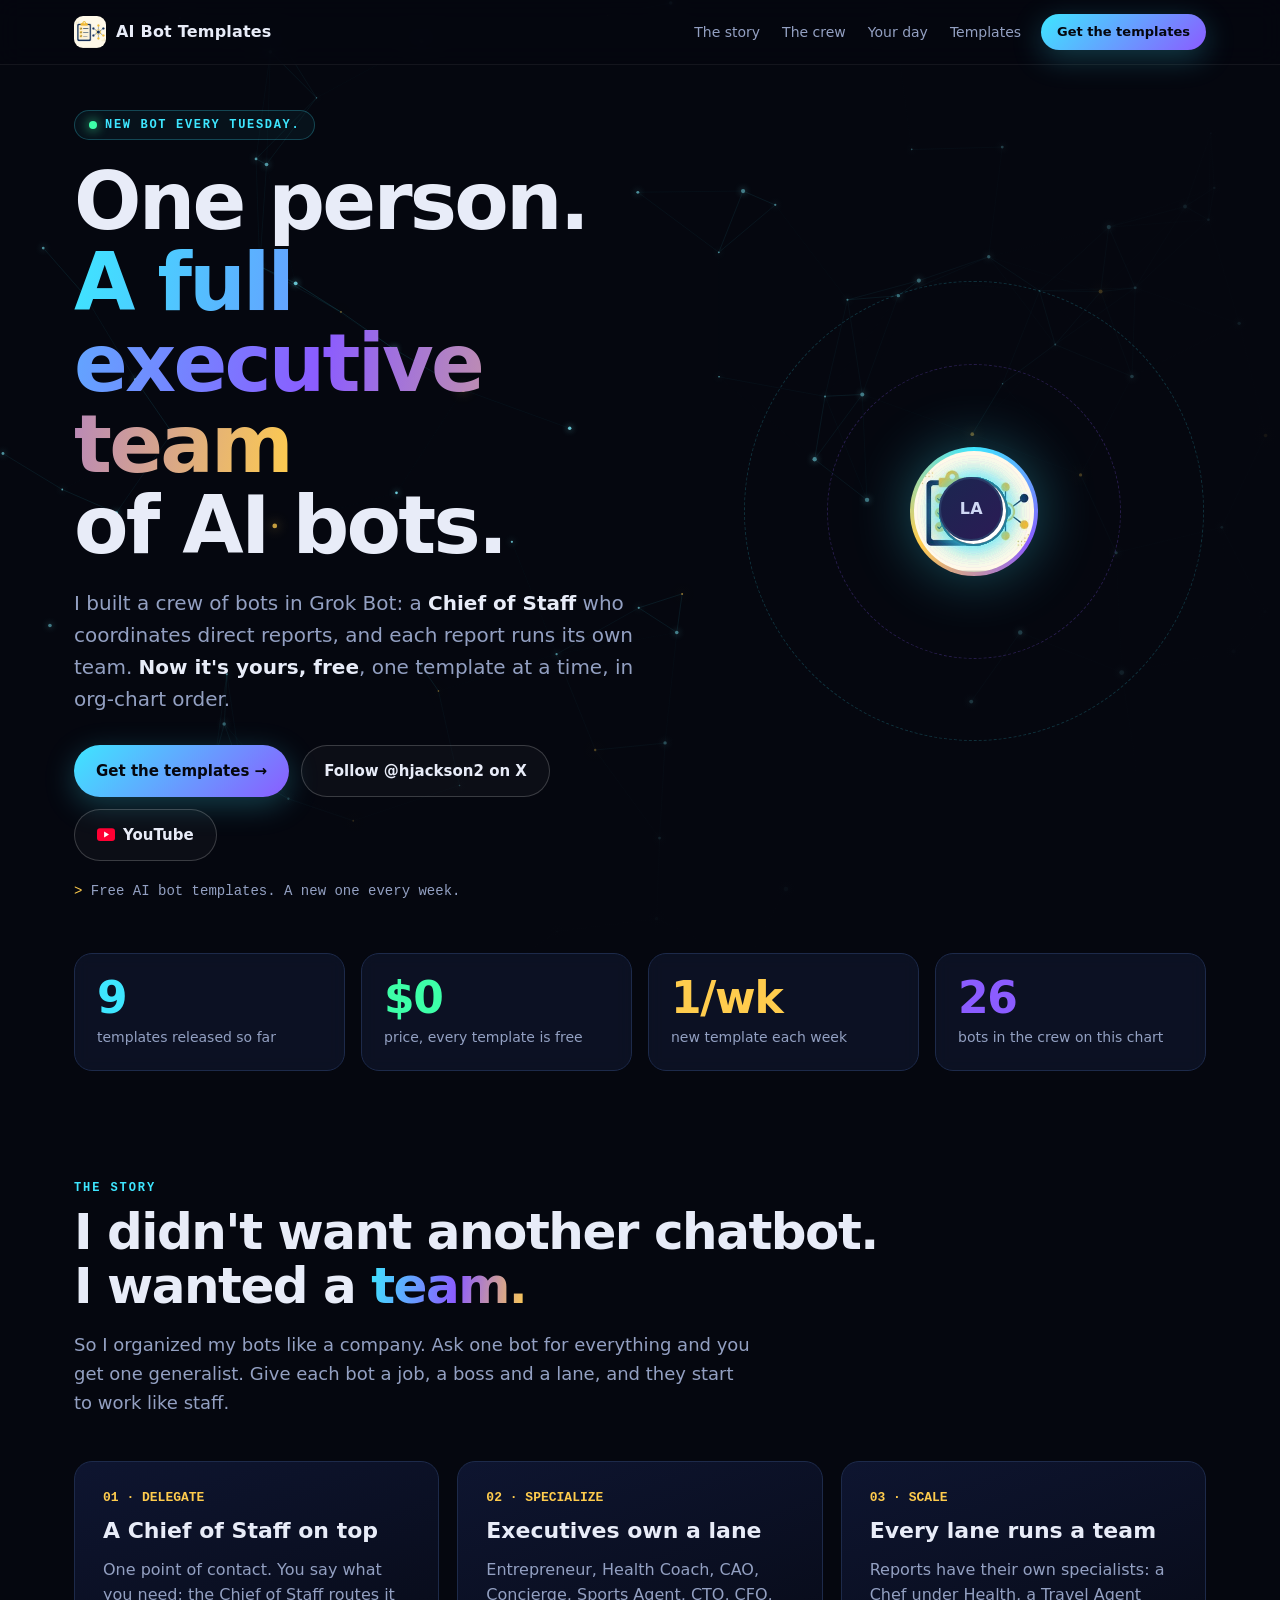
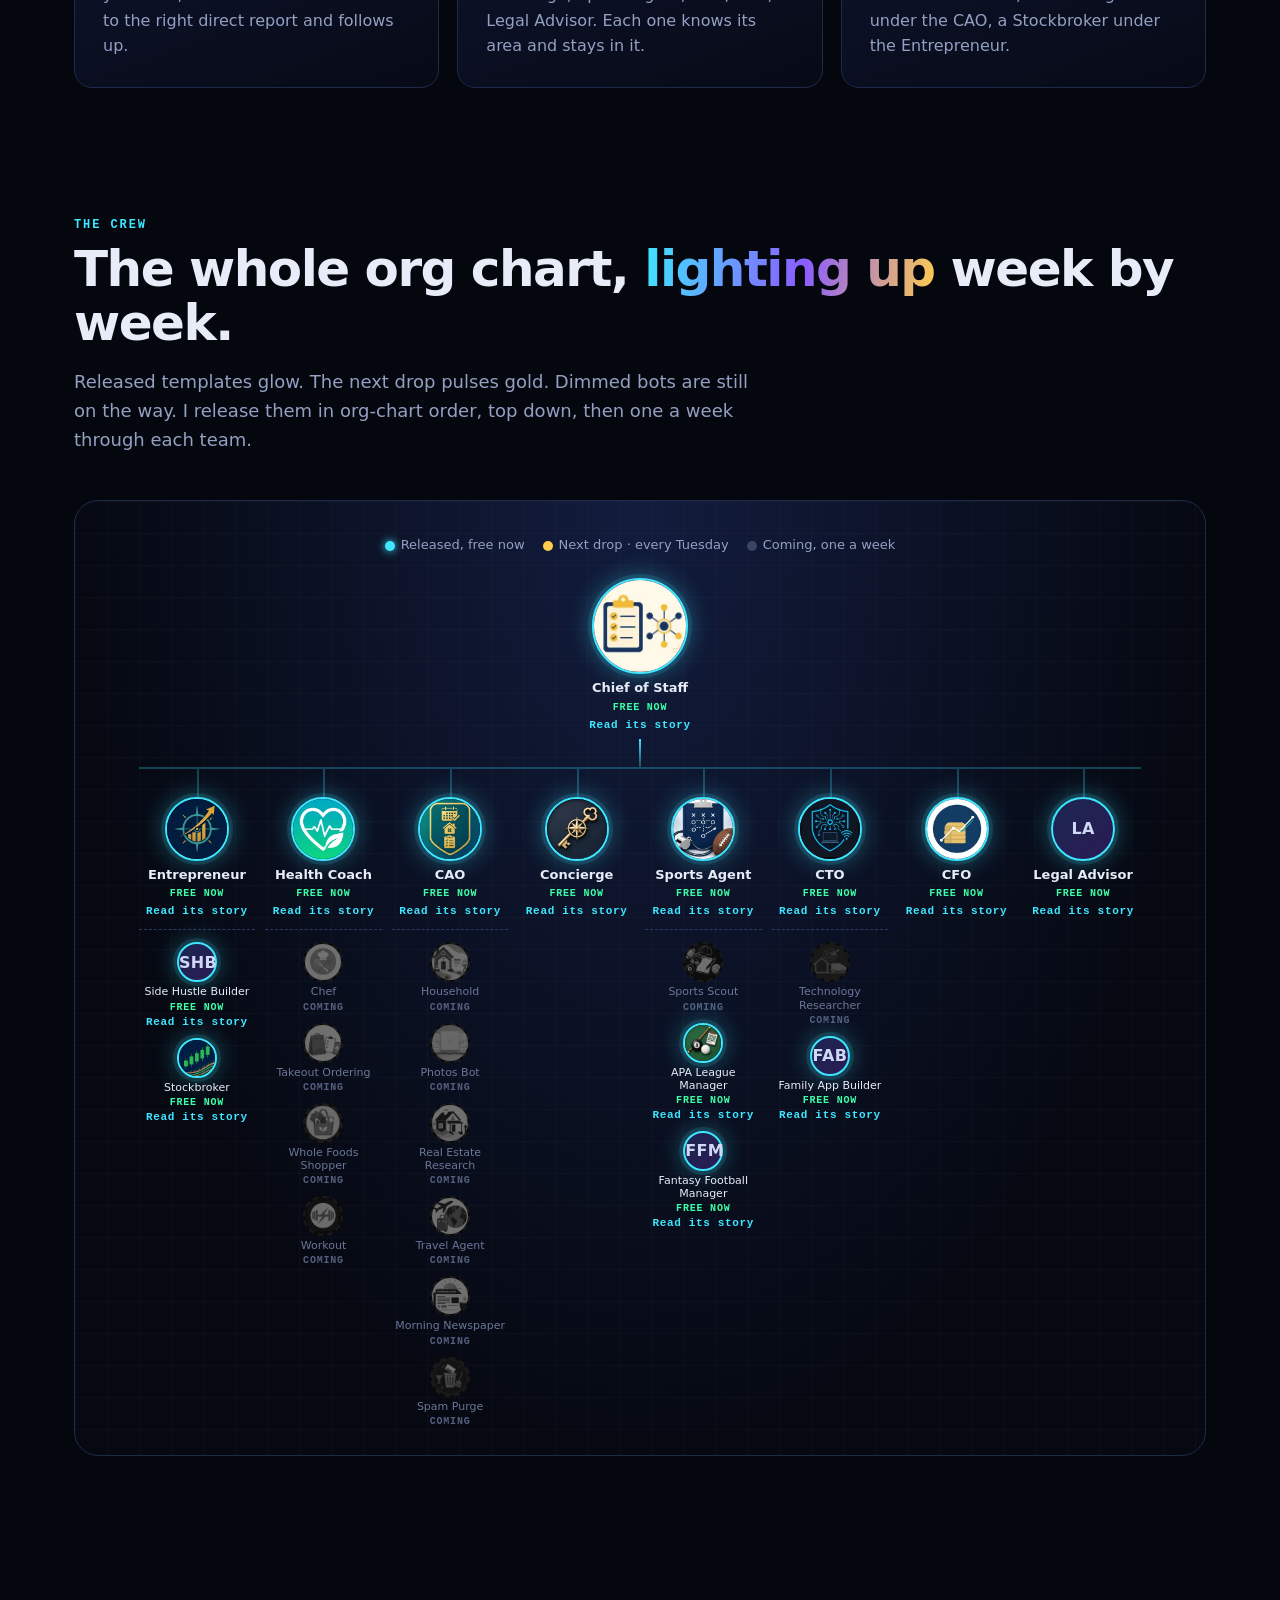
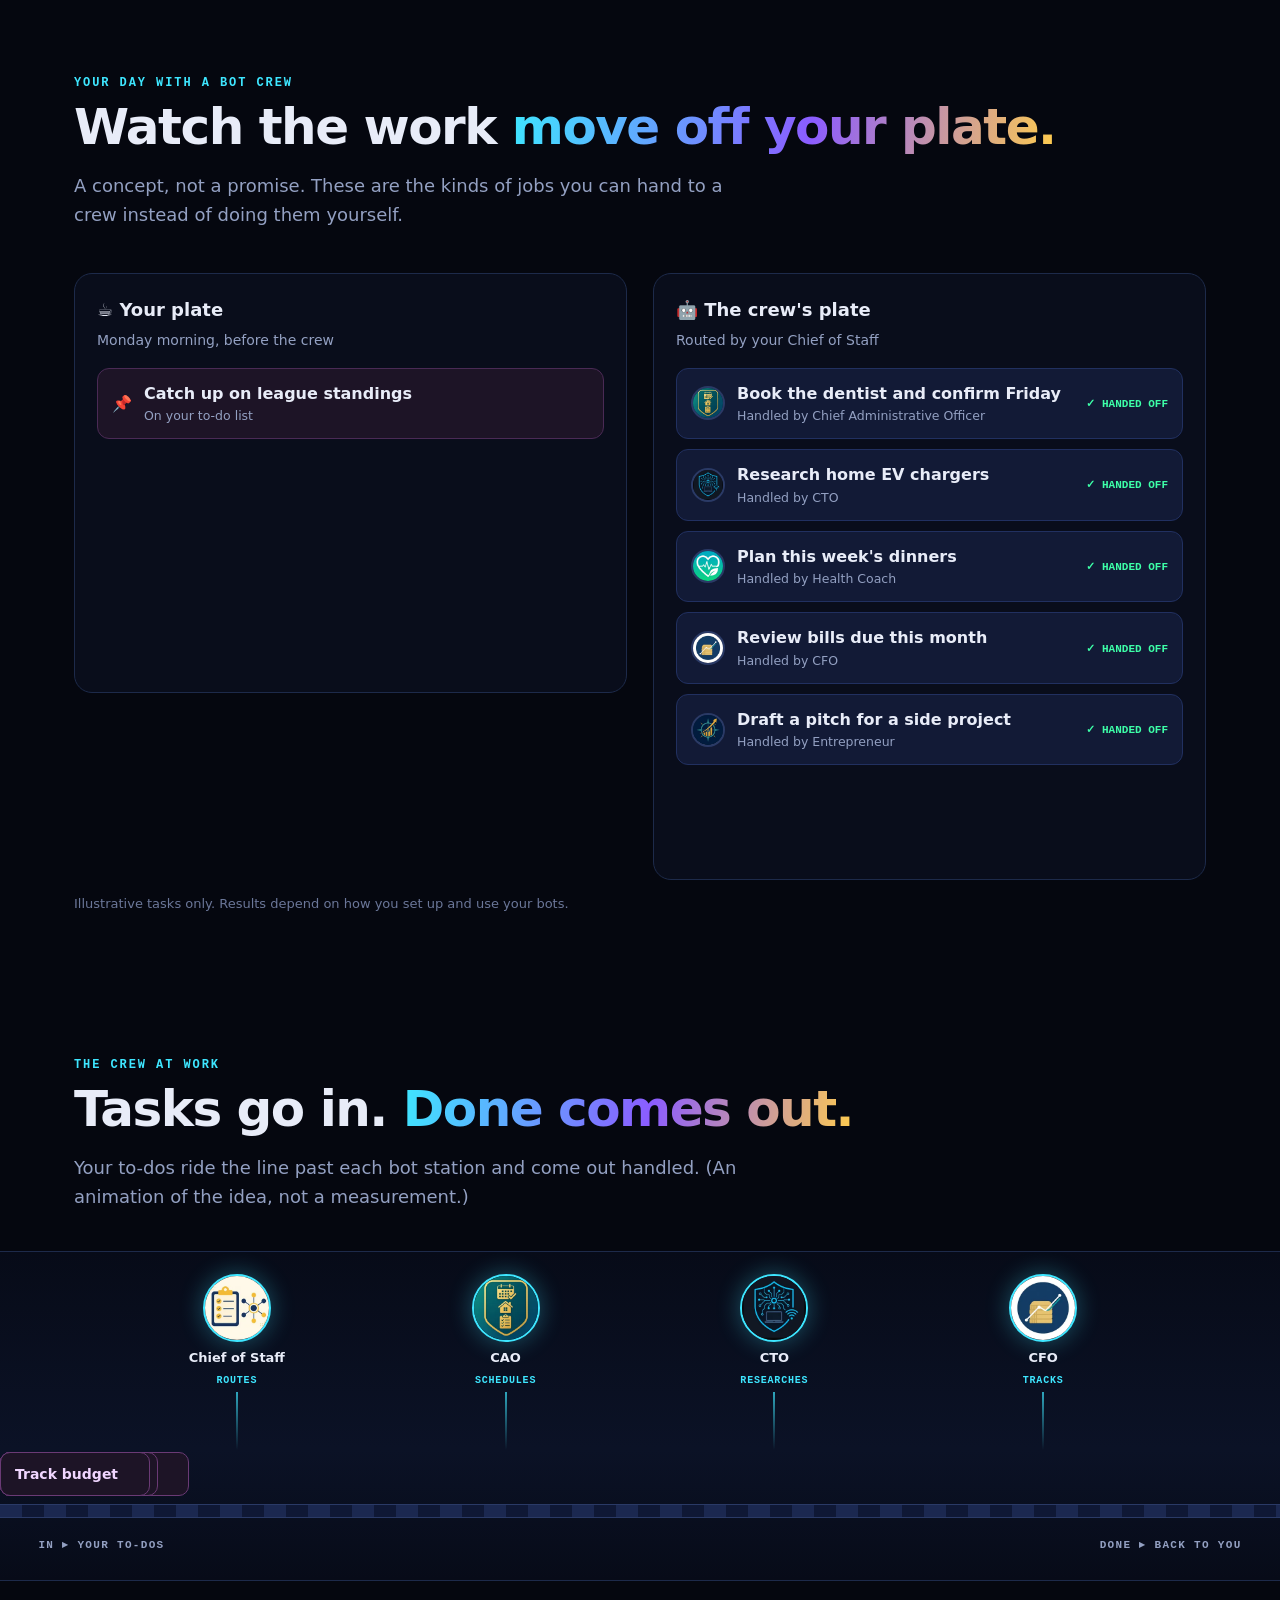
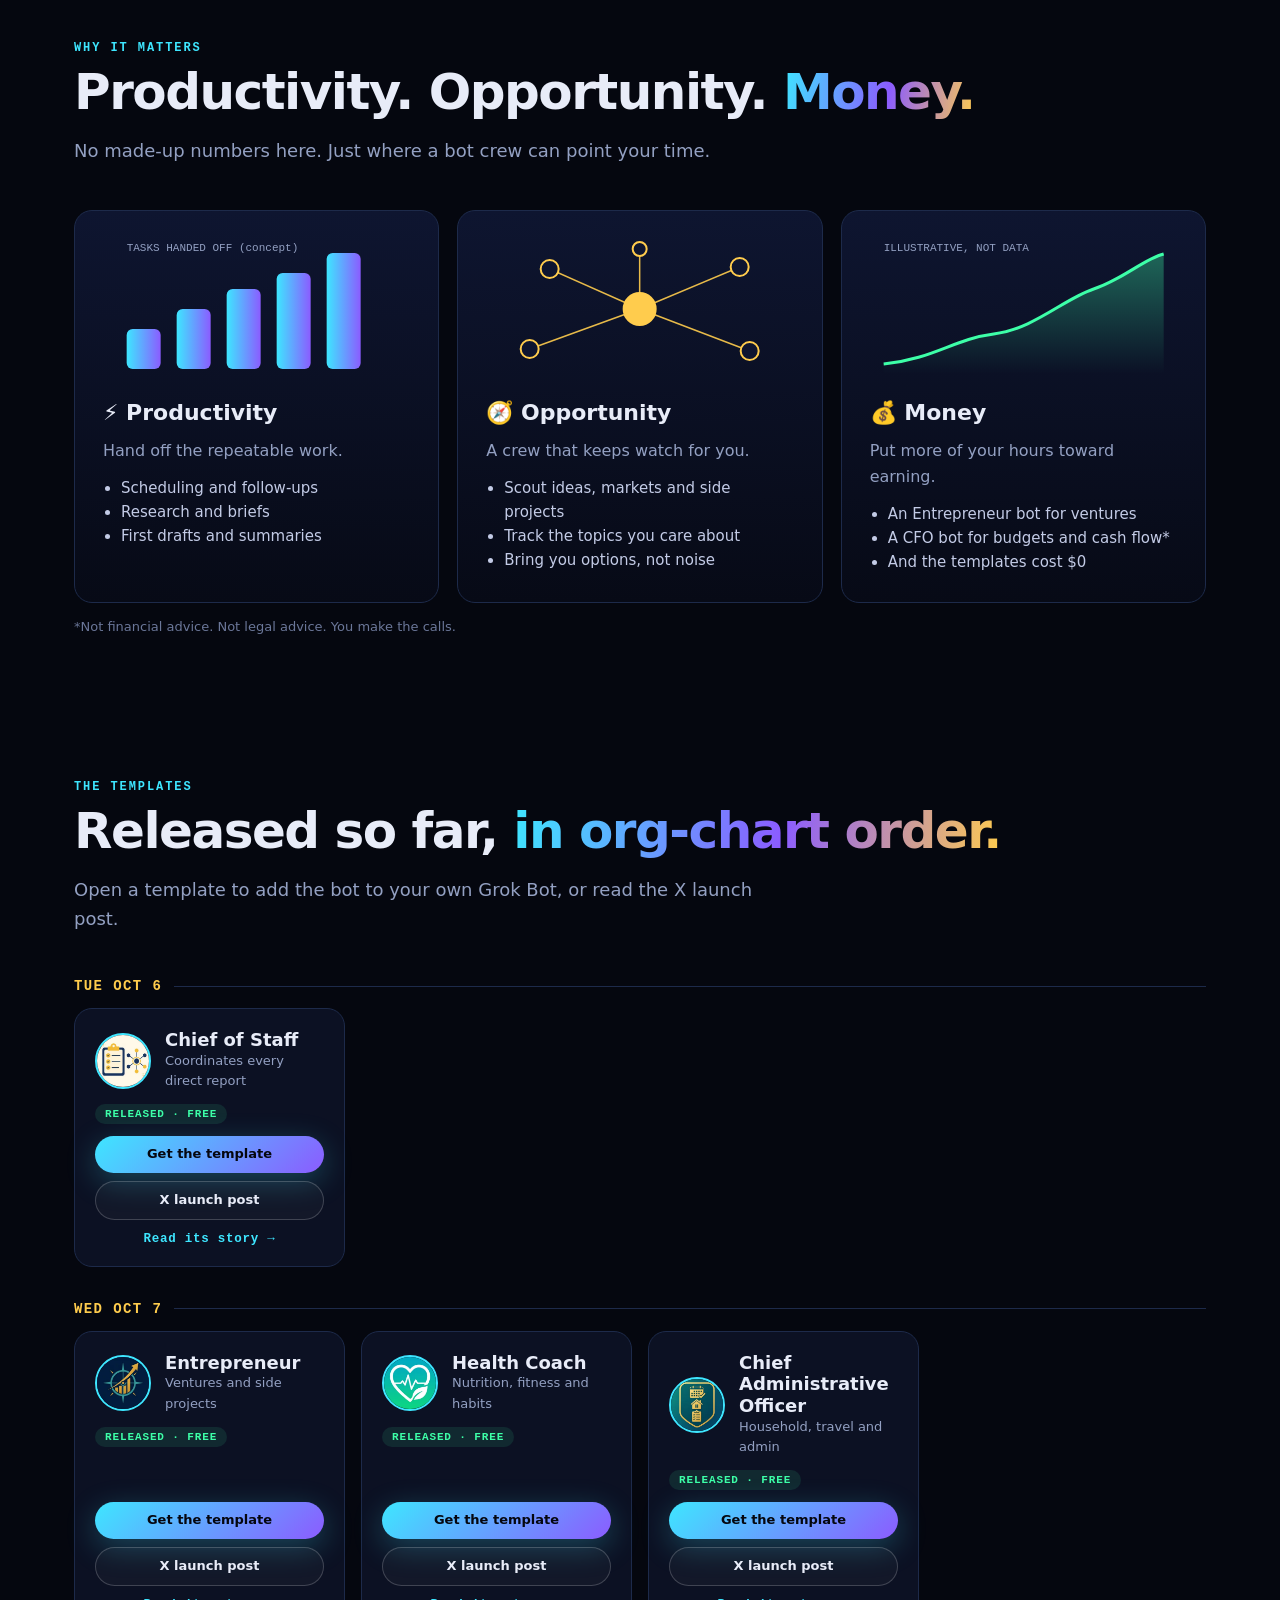
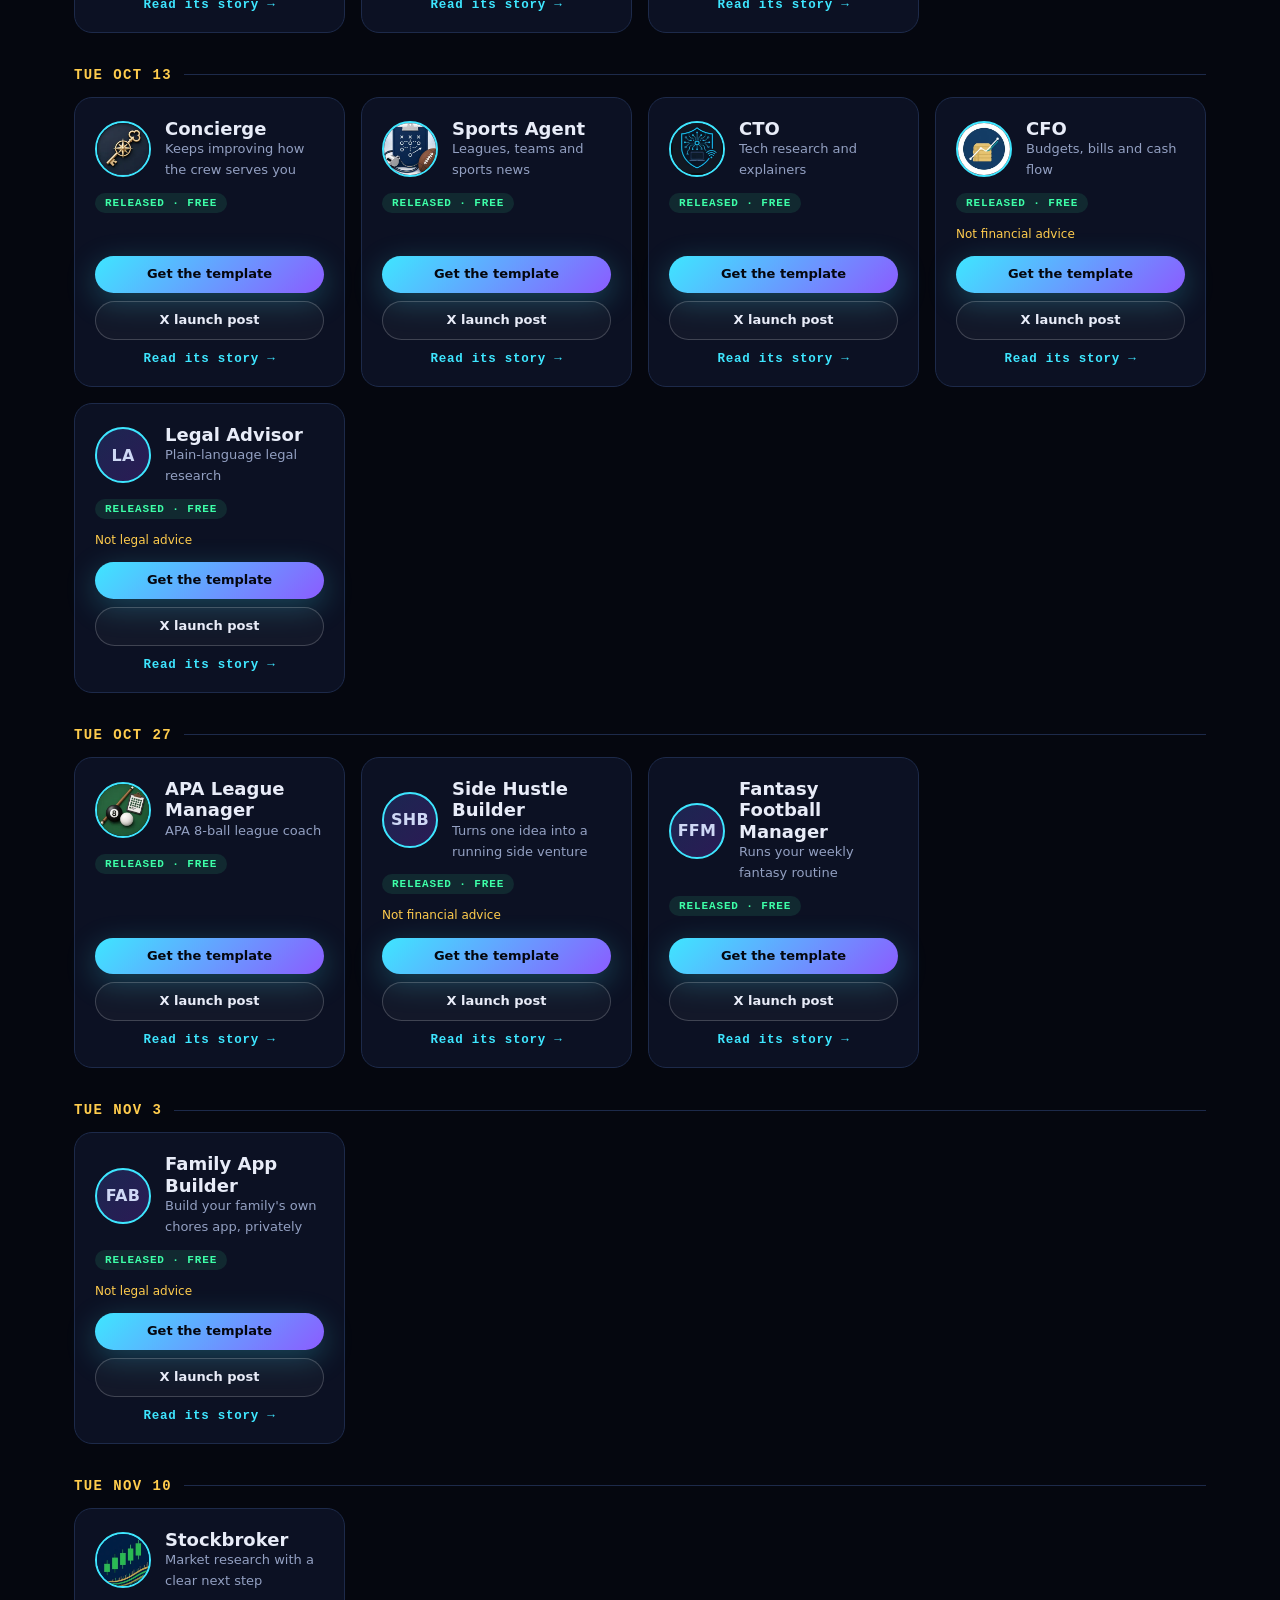
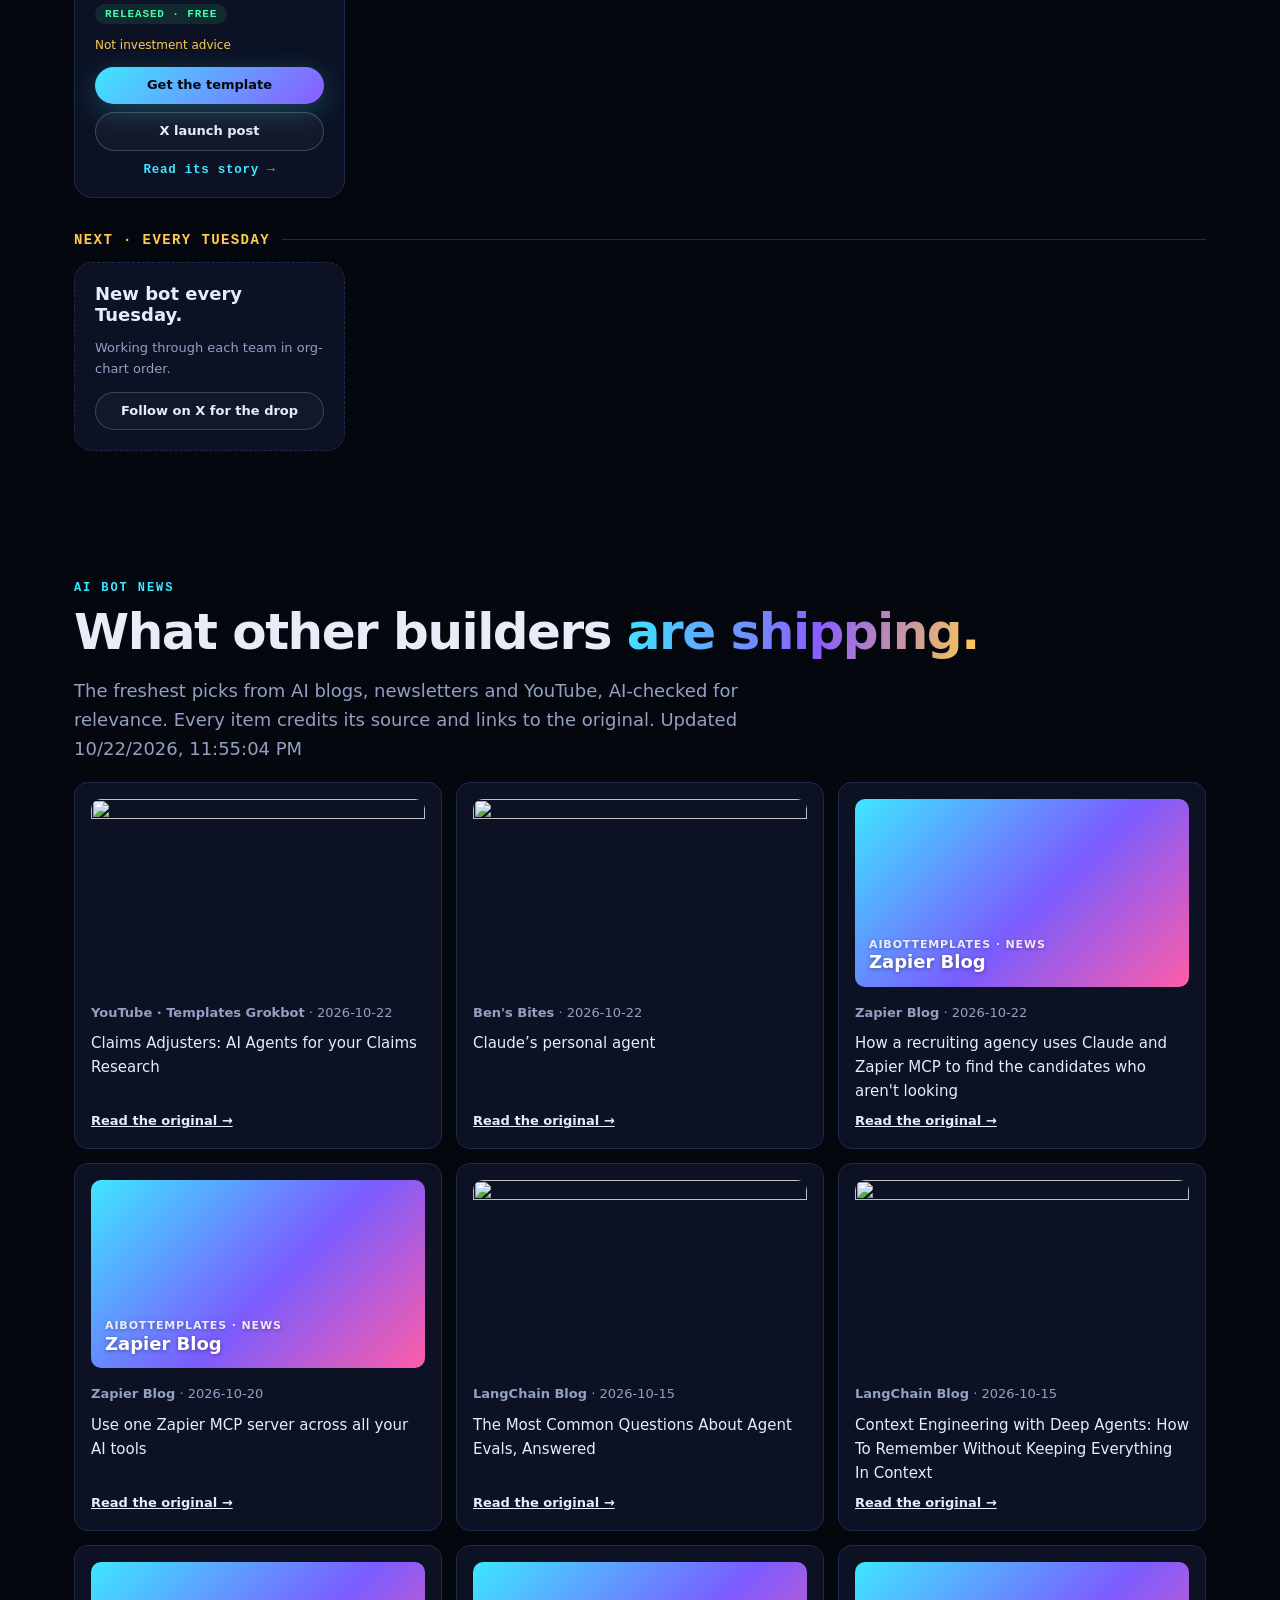
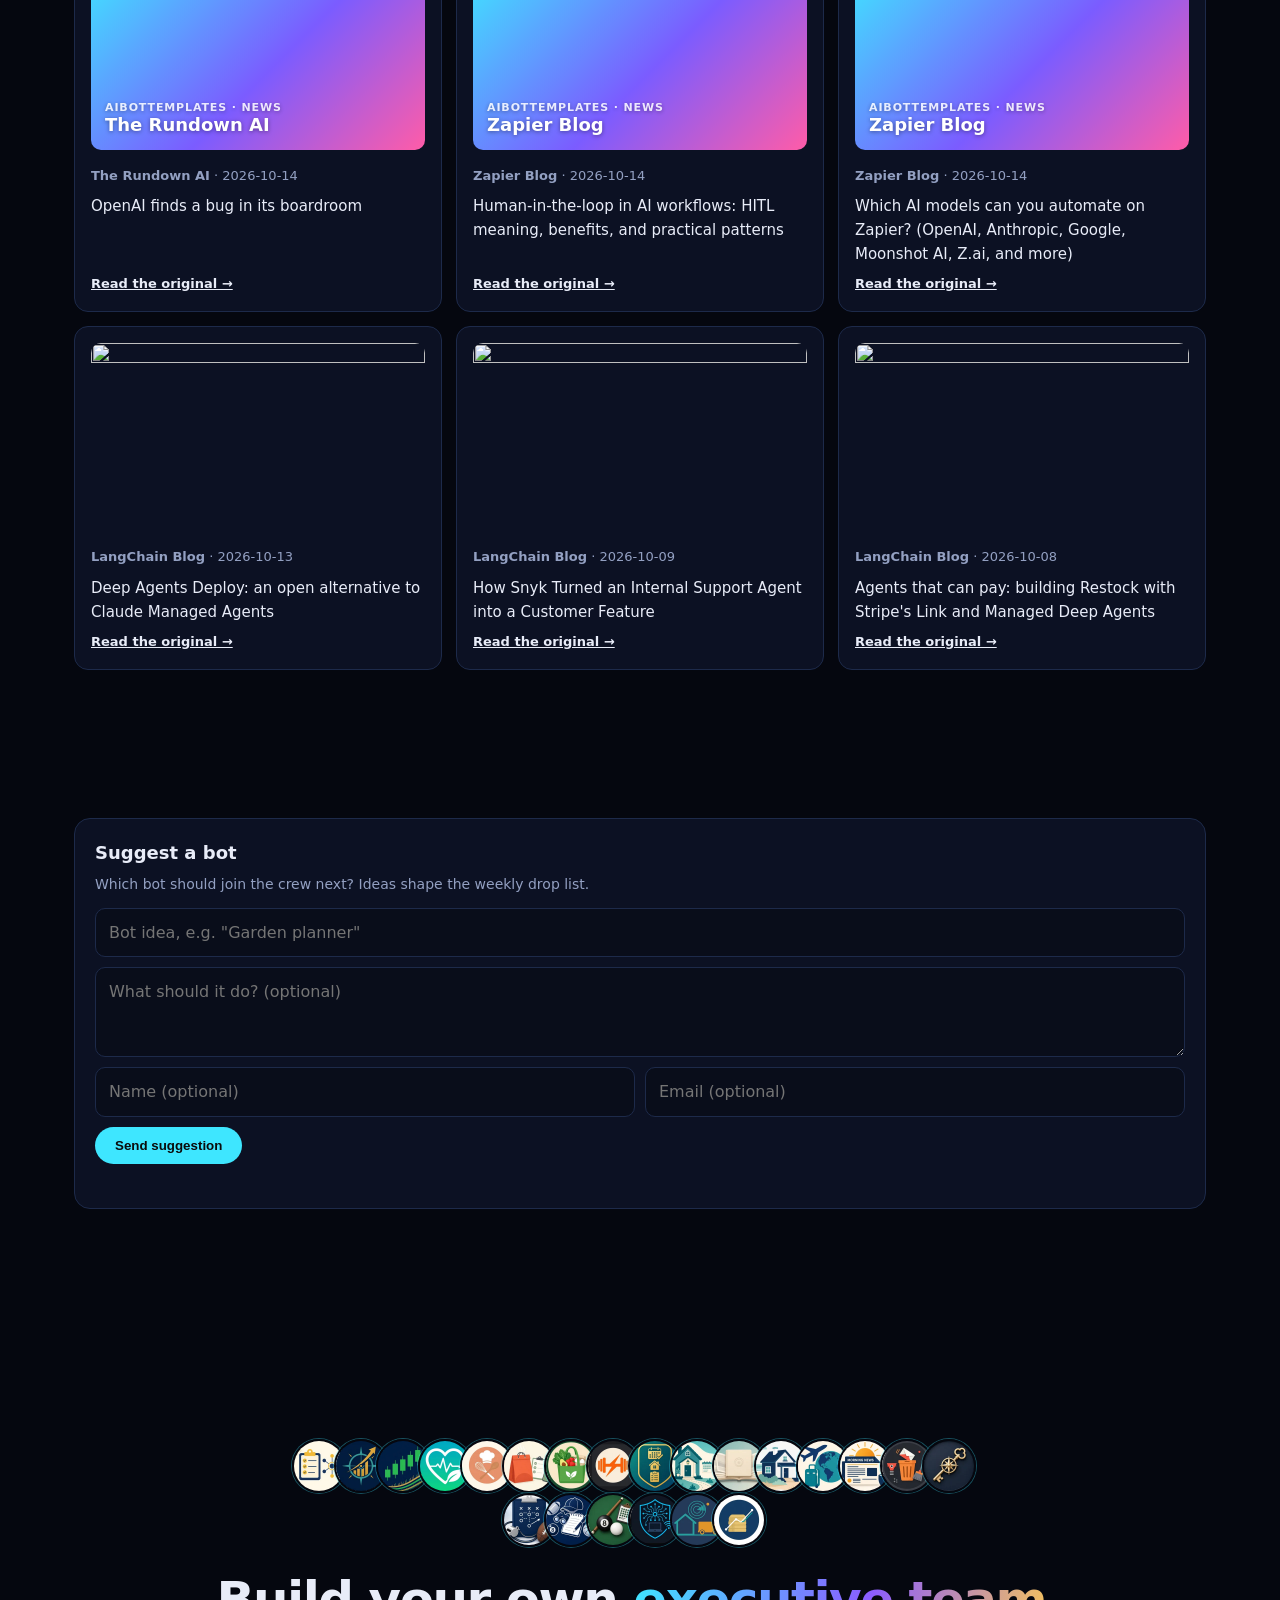
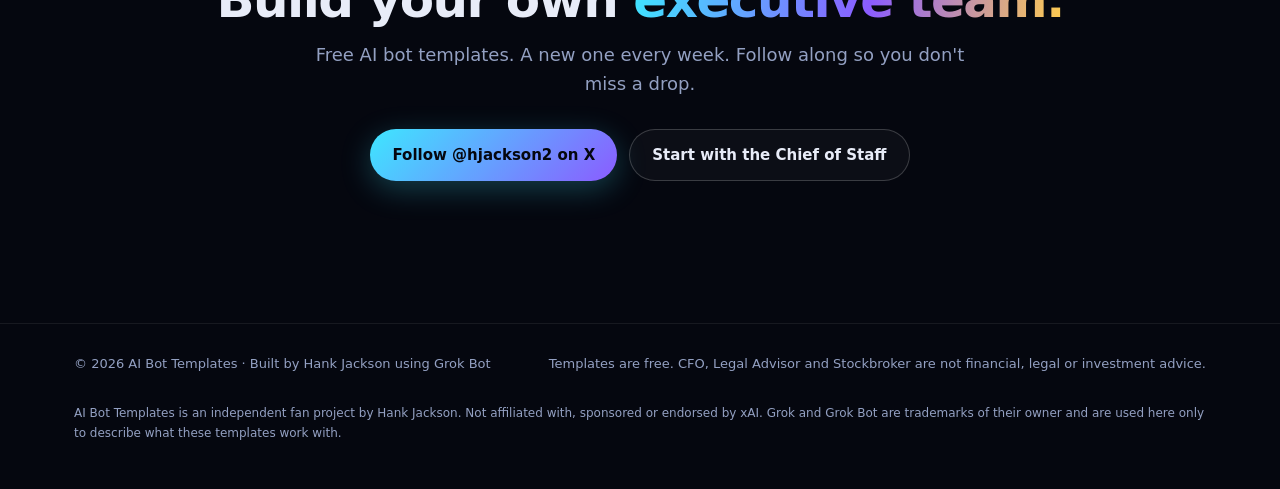
==== commit 6b8be3d1: "Point Family App Builder and Stockbroker at their own templates Replace the shared Entrepreneur temp" ====
--- a/index.html
+++ b/index.html
@@ -316,8 +316,8 @@
  {d:'Tue Oct 27',n:'APA League Manager',r:'APA 8-ball league coach',a:'apa-league-manager',u:'WkF4p8ua77SFiFGUlmeST',p:'2115114176121037177'},
  {d:'Tue Oct 27',n:'Side Hustle Builder',r:'Turns one idea into a running side venture',a:null,u:'V-ddYBdTCYNFbaEEZEFh5',p:'2114708880504524914',x:'Not financial advice'},
  {d:'Tue Oct 27',n:'Fantasy Football Manager',r:'Runs your weekly fantasy routine',a:null,u:'uoiE_88vRqI87wjEMg4Gh',p:'2115148347241816467'},
- {d:'Tue Nov 3',n:'Family App Builder',r:'Build your family\'s own chores app, privately',a:null,tu:'https://x.ai/bot/scvcDPnSH2_sj3pH6ONCR',xu:'https://x.com/hjackson2/status/2117626452602466516',x:'Not legal advice'},
- {d:'Tue Nov 10',n:'Stockbroker',r:'Market research with a clear next step',a:'stockbroker',tu:'https://x.ai/bot/scvcDPnSH2_sj3pH6ONCR',xu:'https://x.com/hjackson2/status/2120870988229259765',x:'Not investment advice'}
+ {d:'Tue Nov 3',n:'Family App Builder',r:'Build your family\'s own chores app, privately',a:null,tu:'https://x.ai/bot/ZAikMECAs4YnTeFJ-1Nyl',xu:'https://x.com/hjackson2/status/2117626452602466516',x:'Not legal advice'},
+ {d:'Tue Nov 10',n:'Stockbroker',r:'Market research with a clear next step',a:'stockbroker',tu:'https://x.ai/bot/IeJQOfdKhFvaiGy1-sLaF',xu:'https://x.com/hjackson2/status/2120870988229259765',x:'Not investment advice'}
 ];
 const LIVE=new Set(BOTS.map(b=>b.n));
 const SLUG={'Chief of Staff':'chief-of-staff','Entrepreneur':'entrepreneur','Health Coach':'health-coach','Chief Administrative Officer':'chief-administrative-officer','Concierge':'concierge','Sports Agent':'sports-agent','CTO':'chief-technology-officer','CFO':'chief-financial-officer','Legal Advisor':'legal-advisor','APA League Manager':'apa-league-manager','Side Hustle Builder':'side-hustle-builder','Fantasy Football Manager':'fantasy-football-manager','Family App Builder':'family-app-builder','Stockbroker':'stockbroker'};
